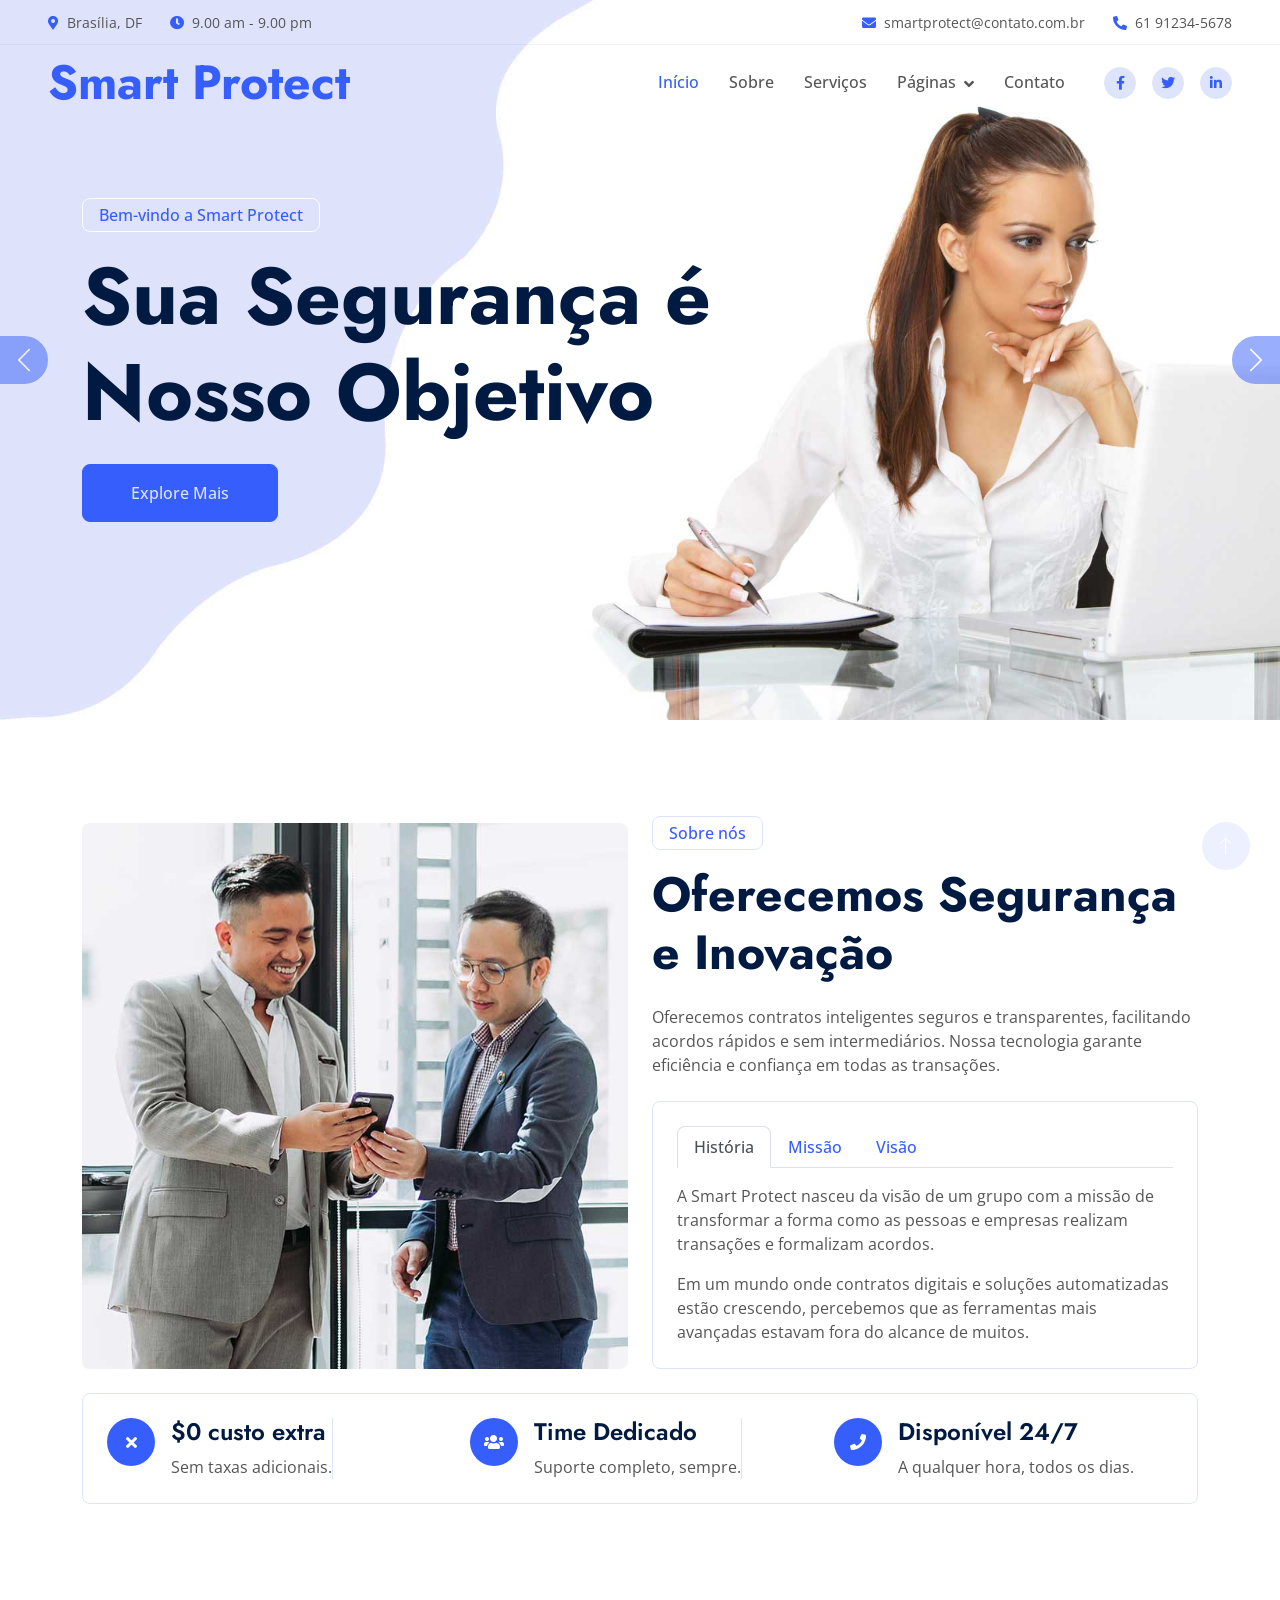
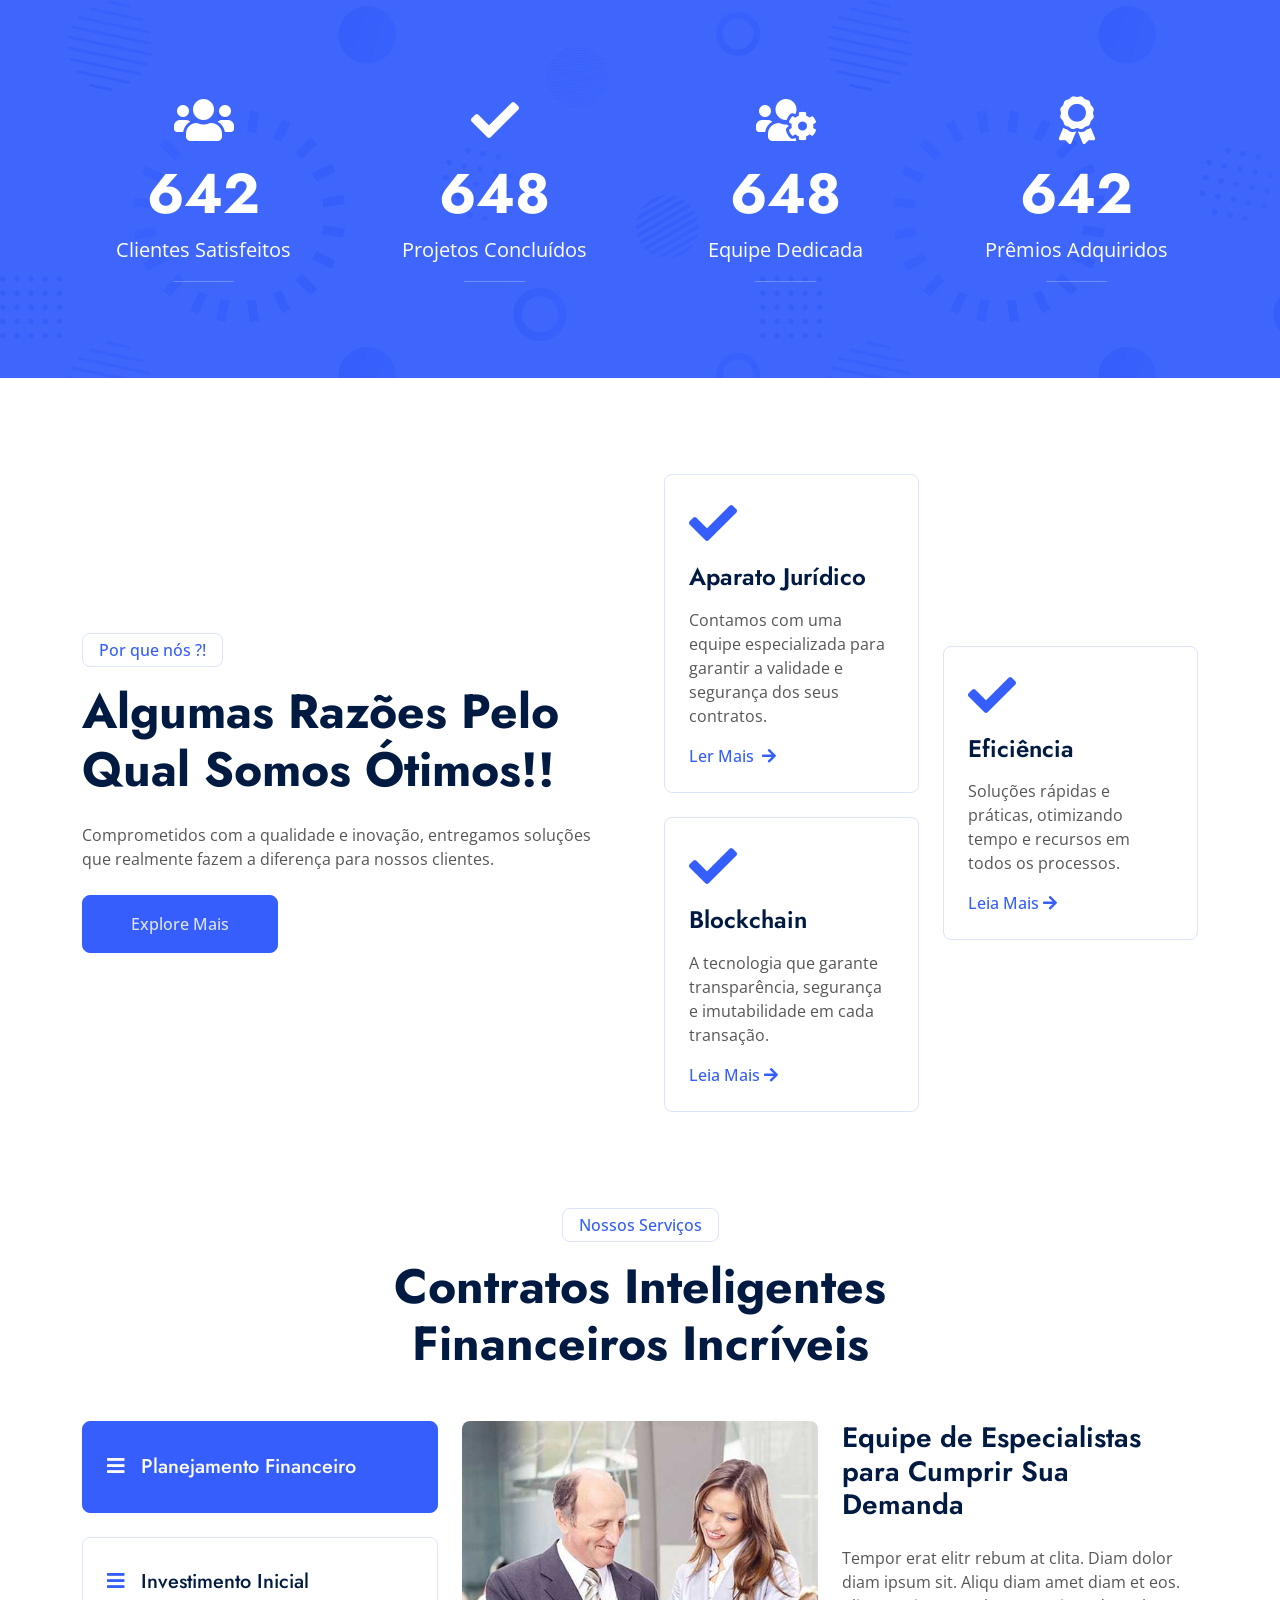
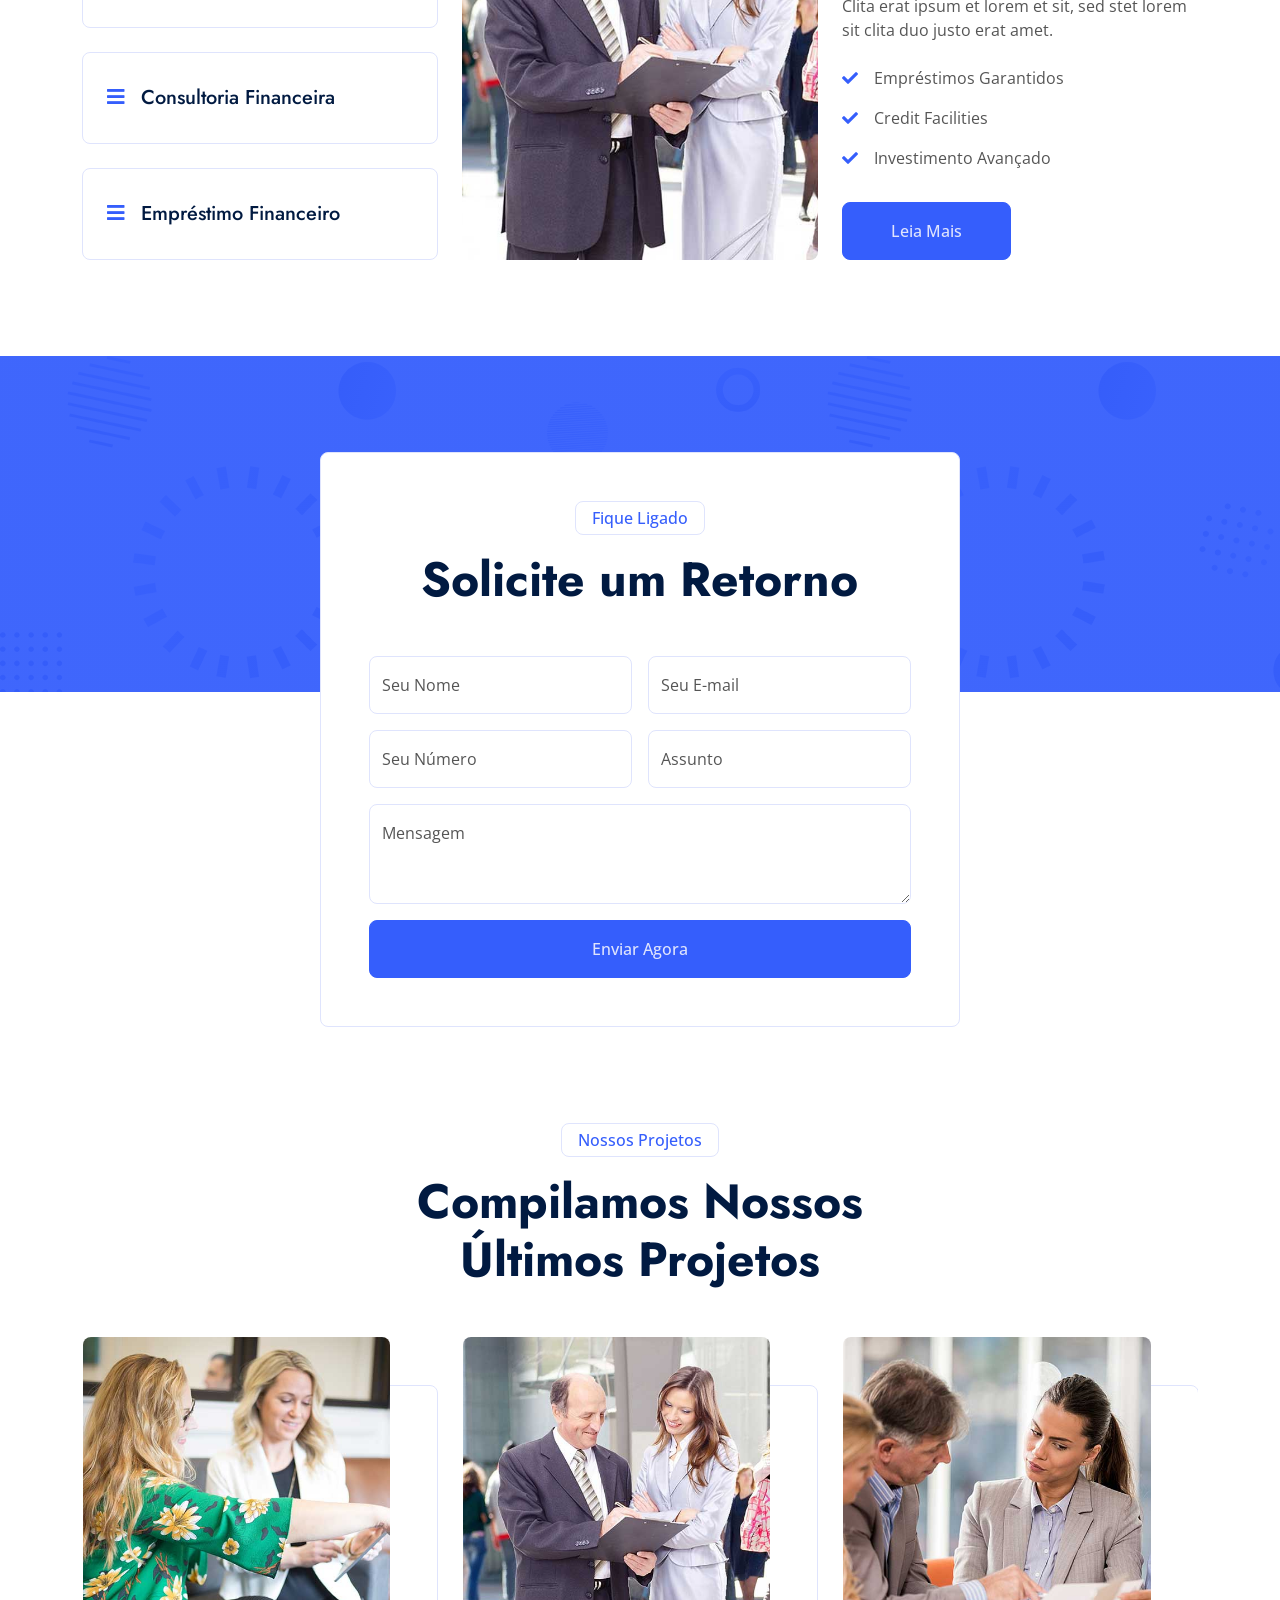
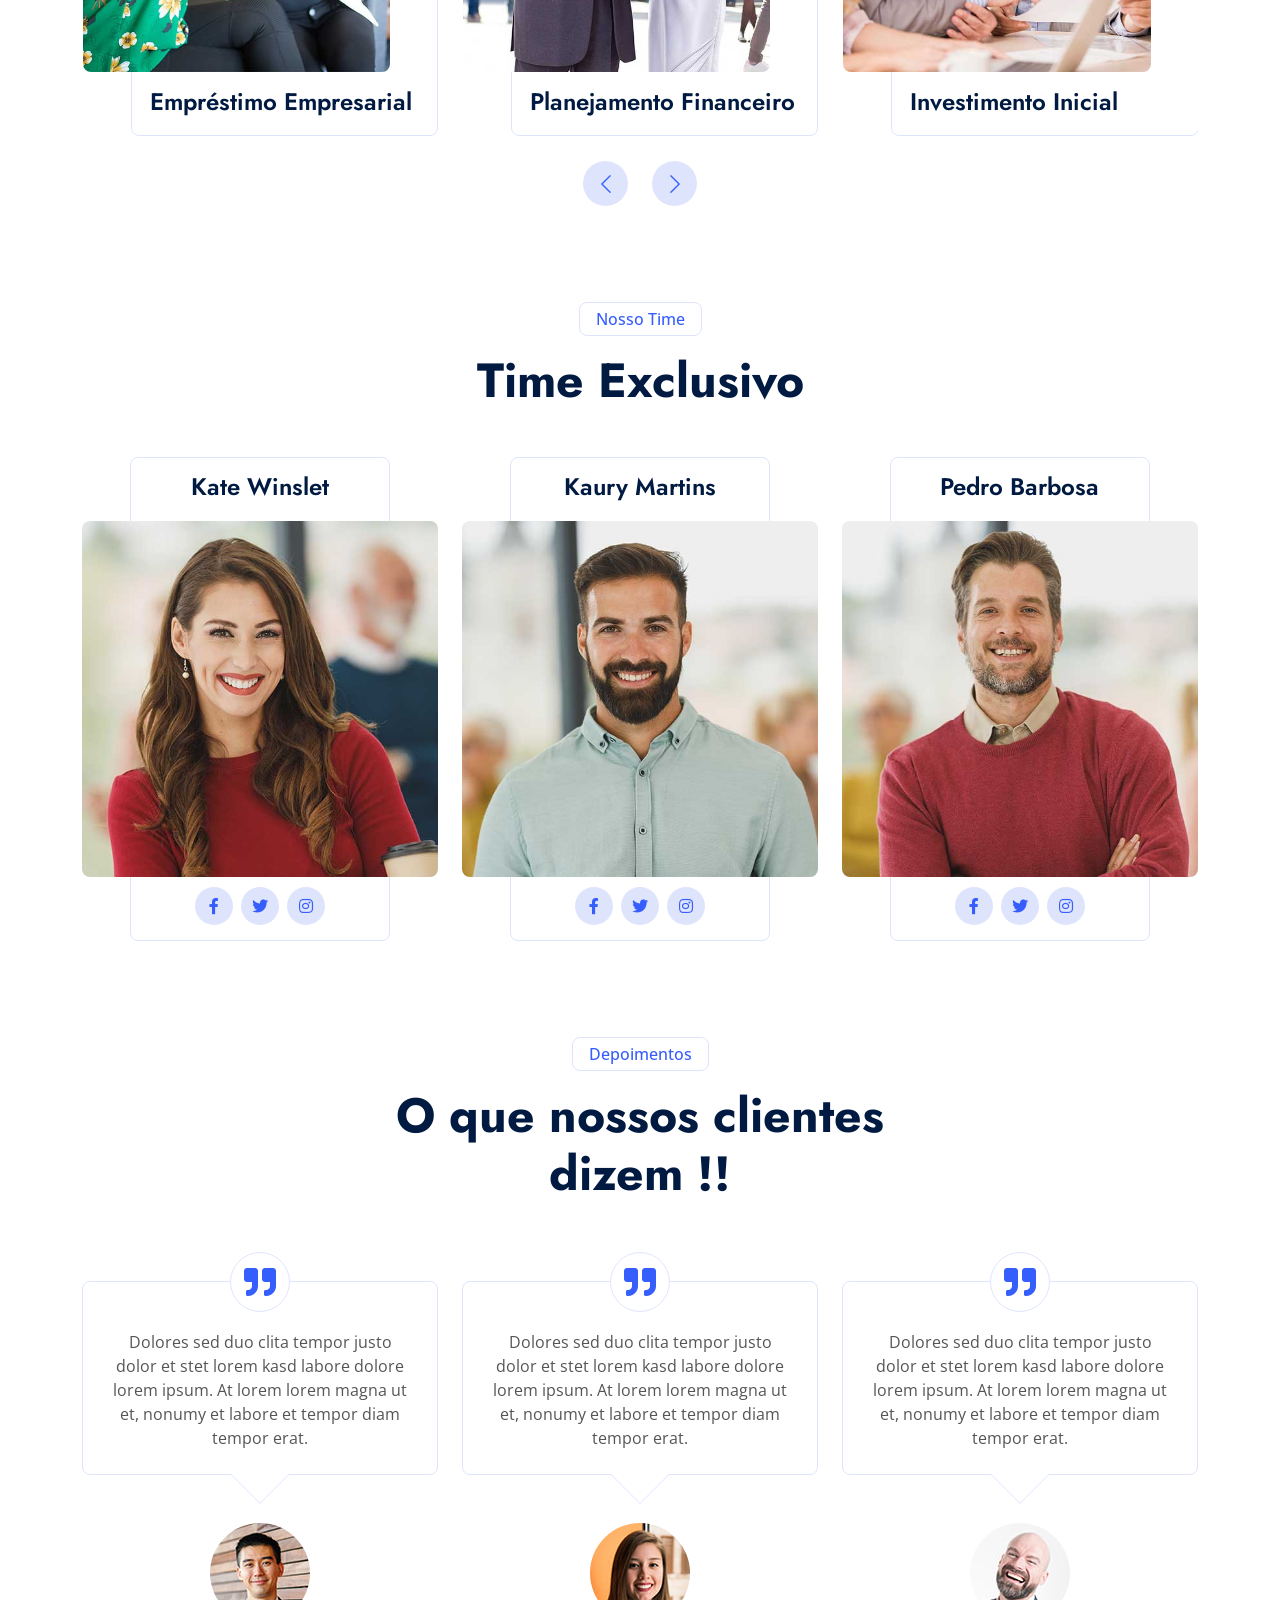
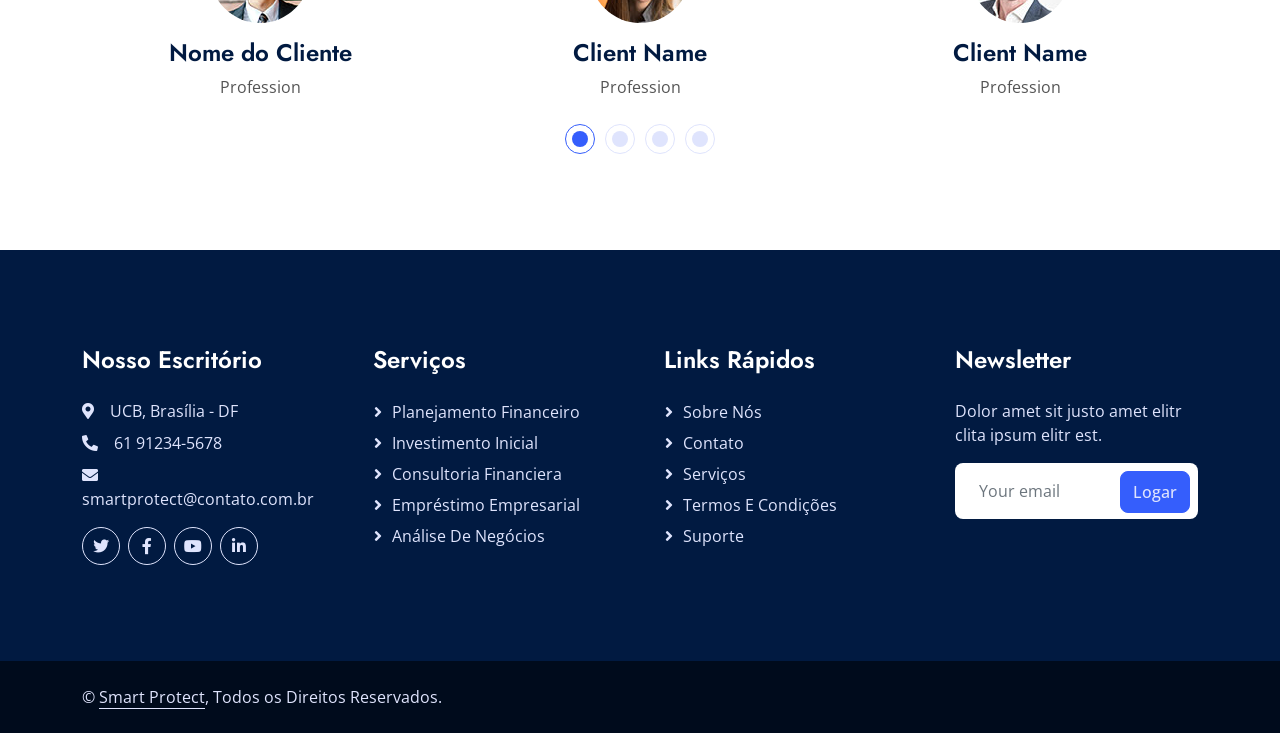
==== index.html @ c25a74d1 "Update index.html" ====
<!DOCTYPE html>
<html lang="en">

<head>
    <meta charset="utf-8">
    <title>Smart Protect</title>
    <meta content="width=device-width, initial-scale=1.0" name="viewport">
    <meta content="" name="keywords">
    <meta content="" name="description">

    <!-- Favicon -->
    <link href="img/favicon.ico" rel="icon">

    <!-- Google Web Fonts -->
    <link rel="preconnect" href="https://fonts.googleapis.com">
    <link rel="preconnect" href="https://fonts.gstatic.com" crossorigin>
    <link
        href="https://fonts.googleapis.com/css2?family=Jost:wght@500;600;700&family=Open+Sans:wght@400;500&display=swap"
        rel="stylesheet">

    <!-- Icon Font Stylesheet -->
    <link href="https://cdnjs.cloudflare.com/ajax/libs/font-awesome/5.10.0/css/all.min.css" rel="stylesheet">
    <link href="https://cdn.jsdelivr.net/npm/bootstrap-icons@1.4.1/font/bootstrap-icons.css" rel="stylesheet">

    <!-- Libraries Stylesheet -->
    <link href="lib/animate/animate.min.css" rel="stylesheet">
    <link href="lib/owlcarousel/assets/owl.carousel.min.css" rel="stylesheet">

    <!-- Customized Bootstrap Stylesheet -->
    <link href="css/bootstrap.min.css" rel="stylesheet">

    <!-- Template Stylesheet -->
    <link href="css/style.css" rel="stylesheet">
</head>

<body>
    <!-- Spinner Start -->
    <div id="spinner"
        class="show bg-white position-fixed translate-middle w-100 vh-100 top-50 start-50 d-flex align-items-center justify-content-center">
        <div class="spinner-border text-primary" role="status" style="width: 3rem; height: 3rem;"></div>
    </div>
    <!-- Spinner End -->


    <!-- Navbar Start -->
    <div class="container-fluid fixed-top px-0 wow fadeIn" data-wow-delay="0.1s">
        <div class="top-bar row gx-0 align-items-center d-none d-lg-flex">
            <div class="col-lg-6 px-5 text-start">
                <small><i class="fa fa-map-marker-alt text-primary me-2"></i>Brasília, DF</small>
                <small class="ms-4"><i class="fa fa-clock text-primary me-2"></i>9.00 am - 9.00 pm</small>
            </div>
            <div class="col-lg-6 px-5 text-end">
                <small><i class="fa fa-envelope text-primary me-2"></i>smartprotect@contato.com.br</small>
                <small class="ms-4"><i class="fa fa-phone-alt text-primary me-2"></i>61 91234-5678</small>
            </div>
        </div>

        <nav class="navbar navbar-expand-lg navbar-light py-lg-0 px-lg-5 wow fadeIn" data-wow-delay="0.1s">
            <a href="index.html" class="navbar-brand ms-4 ms-lg-0">
                <h1 class="display-5 text-primary m-0">Smart Protect</h1>
            </a>
            <button type="button" class="navbar-toggler me-4" data-bs-toggle="collapse"
                data-bs-target="#navbarCollapse">
                <span class="navbar-toggler-icon"></span>
            </button>
            <div class="collapse navbar-collapse" id="navbarCollapse">
                <div class="navbar-nav ms-auto p-4 p-lg-0">
                    <a href="index.html" class="nav-item nav-link active">Início</a>
                    <a href="about.html" class="nav-item nav-link">Sobre</a>
                    <a href="service.html" class="nav-item nav-link">Serviços</a>
                    <div class="nav-item dropdown">
                        <a href="#" class="nav-link dropdown-toggle" data-bs-toggle="dropdown">Páginas</a>
                        <div class="dropdown-menu border-light m-0">
                            <a href="project.html" class="dropdown-item">Projetos</a>
                            <a href="feature.html" class="dropdown-item">Features</a>
                            <a href="team.html" class="dropdown-item">Membros</a>
                            <a href="testimonial.html" class="dropdown-item">Depoimentos</a>
                            <a href="404.html" class="dropdown-item">404 Page</a>
                        </div>
                    </div>
                    <a href="contact.html" class="nav-item nav-link">Contato</a>
                </div>
                <div class="d-none d-lg-flex ms-2">
                    <a class="btn btn-light btn-sm-square rounded-circle ms-3" href="">
                        <small class="fab fa-facebook-f text-primary"></small>
                    </a>
                    <a class="btn btn-light btn-sm-square rounded-circle ms-3" href="">
                        <small class="fab fa-twitter text-primary"></small>
                    </a>
                    <a class="btn btn-light btn-sm-square rounded-circle ms-3" href="">
                        <small class="fab fa-linkedin-in text-primary"></small>
                    </a>
                </div>
            </div>
        </nav>
    </div>
    <!-- Navbar End -->


    <!-- Carousel Start -->
    <div class="container-fluid p-0 mb-5 wow fadeIn" data-wow-delay="0.1s">
        <div id="header-carousel" class="carousel slide carousel-fade" data-bs-ride="carousel">
            <div class="carousel-inner">
                <div class="carousel-item active">
                    <img class="w-100" src="img/carousel-1.jpg" alt="Image">
                    <div class="carousel-caption">
                        <div class="container">
                            <div class="row justify-content-start">
                                <div class="col-lg-8">
                                    <p
                                        class="d-inline-block border border-white rounded text-primary fw-semi-bold py-1 px-3 animated slideInDown">
                                        Bem-vindo a Smart Protect</p>
                                    <h1 class="display-1 mb-4 animated slideInDown">Sua Segurança é Nosso Objetivo
                                    </h1>
                                    <a href="" class="btn btn-primary py-3 px-5 animated slideInDown">Explore Mais</a>
                                </div>
                            </div>
                        </div>
                    </div>
                </div>
                <div class="carousel-item">
                    <img class="w-100" src="img/carousel-2.jpg" alt="Image">
                    <div class="carousel-caption">
                        <div class="container">
                            <div class="row justify-content-start">
                                <div class="col-lg-7">
                                    <p
                                        class="d-inline-block border border-white rounded text-primary fw-semi-bold py-1 px-3 animated slideInDown">
                                        Bem-vindo a SmartProtect</p>
                                    <h1 class="display-1 mb-4 animated slideInDown">Contratos Inteligentes Confiáveis</h1>
                                    <a href="" class="btn btn-primary py-3 px-5 animated slideInDown">Explore Mais</a>
                                </div>
                            </div>
                        </div>
                    </div>
                </div>
            </div>
            <button class="carousel-control-prev" type="button" data-bs-target="#header-carousel" data-bs-slide="prev">
                <span class="carousel-control-prev-icon" aria-hidden="true"></span>
                <span class="visually-hidden">Anterior</span>
            </button>
            <button class="carousel-control-next" type="button" data-bs-target="#header-carousel" data-bs-slide="next">
                <span class="carousel-control-next-icon" aria-hidden="true"></span>
                <span class="visually-hidden">Próximo</span>
            </button>
        </div>
    </div>
    <!-- Carousel End -->


    <!-- About Start -->
    <div class="container-xxl py-5">
        <div class="container">
            <div class="row g-4 align-items-end mb-4">
                <div class="col-lg-6 wow fadeInUp" data-wow-delay="0.1s">
                    <img class="img-fluid rounded" src="img/about.jpg">
                </div>
                <div class="col-lg-6 wow fadeInUp" data-wow-delay="0.3s">
                    <p class="d-inline-block border rounded text-primary fw-semi-bold py-1 px-3">Sobre nós</p>
                    <h1 class="display-5 mb-4">Oferecemos Segurança e Inovação</h1>
                    <p class="mb-4">Oferecemos contratos inteligentes seguros e transparentes, 
                        facilitando acordos rápidos e sem intermediários. Nossa tecnologia garante eficiência e confiança em todas as transações.
                    </p>
                    <div class="border rounded p-4">
                        <nav>
                            <div class="nav nav-tabs mb-3" id="nav-tab" role="tablist">
                                <button class="nav-link fw-semi-bold active" id="nav-story-tab" data-bs-toggle="tab"
                                    data-bs-target="#nav-story" type="button" role="tab" aria-controls="nav-story"
                                    aria-selected="true">História</button>
                                <button class="nav-link fw-semi-bold" id="nav-mission-tab" data-bs-toggle="tab"
                                    data-bs-target="#nav-mission" type="button" role="tab" aria-controls="nav-mission"
                                    aria-selected="false">Missão</button>
                                <button class="nav-link fw-semi-bold" id="nav-vision-tab" data-bs-toggle="tab"
                                    data-bs-target="#nav-vision" type="button" role="tab" aria-controls="nav-vision"
                                    aria-selected="false">Visão</button>
                            </div>
                        </nav>
                        <div class="tab-content" id="nav-tabContent">
                            <div class="tab-pane fade show active" id="nav-story" role="tabpanel"
                                aria-labelledby="nav-story-tab">
                                <p>A Smart Protect nasceu da visão de um grupo com a missão de transformar a forma como as pessoas e empresas realizam transações e formalizam acordos.  </p>
                                <p class="mb-0">Em um mundo onde contratos digitais e 
                                    soluções automatizadas estão crescendo, percebemos que as ferramentas mais avançadas estavam fora do alcance de muitos.</p>
                            </div>
                            <div class="tab-pane fade" id="nav-mission" role="tabpanel"
                                aria-labelledby="nav-mission-tab">
                                <p>Democratizar o acesso a contratos inteligentes, tornando-os acessíveis, simples e seguros para todos, 
                                    independentemente do seu conhecimento técnico.</p>
                                <p class="mb-0">Acreditamos que todos,
                                    devem ter a oportunidade de utilizar essa tecnologia inovadora para realizar transações de forma eficiente e transparente</p>
                            </div>
                            <div class="tab-pane fade" id="nav-vision" role="tabpanel" aria-labelledby="nav-vision-tab">
                                <p>Ser a plataforma líder em contratos inteligentes acessíveis, tornando essa tecnologia simples e segura para indivíduos e empresas, tornando os contratos inteligentes amplamente utilizados.</p>
                                <p class="mb-0">Queremos transformar a forma como as pessoas e empresas fazem acordos.</p>
                            </div>
                        </div>
                    </div>
                </div>
            </div>
            <div class="border rounded p-4 wow fadeInUp" data-wow-delay="0.1s">
                <div class="row g-4">
                    <div class="col-lg-4 wow fadeIn" data-wow-delay="0.1s">
                        <div class="h-100">
                            <div class="d-flex">
                                <div class="flex-shrink-0 btn-lg-square rounded-circle bg-primary">
                                    <i class="fa fa-times text-white"></i>
                                </div>
                                <div class="ps-3">
                                    <h4>$0 custo extra</h4>
                                    <span>Sem taxas adicionais.</span>
                                </div>
                                <div class="border-end d-none d-lg-block"></div>
                            </div>
                            <div class="border-bottom mt-4 d-block d-lg-none"></div>
                        </div>
                    </div>
                    <div class="col-lg-4 wow fadeIn" data-wow-delay="0.3s">
                        <div class="h-100">
                            <div class="d-flex">
                                <div class="flex-shrink-0 btn-lg-square rounded-circle bg-primary">
                                    <i class="fa fa-users text-white"></i>
                                </div>
                                <div class="ps-3">
                                    <h4>Time Dedicado</h4>
                                    <span>Suporte completo, sempre.</span>
                                </div>
                                <div class="border-end d-none d-lg-block"></div>
                            </div>
                            <div class="border-bottom mt-4 d-block d-lg-none"></div>
                        </div>
                    </div>
                    <div class="col-lg-4 wow fadeIn" data-wow-delay="0.5s">
                        <div class="h-100">
                            <div class="d-flex">
                                <div class="flex-shrink-0 btn-lg-square rounded-circle bg-primary">
                                    <i class="fa fa-phone text-white"></i>
                                </div>
                                <div class="ps-3">
                                    <h4>Disponível 24/7</h4>
                                    <span>A qualquer hora, todos os dias.</span>
                                </div>
                            </div>
                        </div>
                    </div>
                </div>
            </div>
        </div>
    </div>
    <!-- About End -->


    <!-- Facts Start -->
    <div class="container-fluid facts my-5 py-5">
        <div class="container py-5">
            <div class="row g-5">
                <div class="col-sm-6 col-lg-3 text-center wow fadeIn" data-wow-delay="0.1s">
                    <i class="fa fa-users fa-3x text-white mb-3"></i>
                    <h1 class="display-4 text-white" data-toggle="counter-up">1234</h1>
                    <span class="fs-5 text-white">Clientes Satisfeitos</span>
                    <hr class="bg-white w-25 mx-auto mb-0">
                </div>
                <div class="col-sm-6 col-lg-3 text-center wow fadeIn" data-wow-delay="0.3s">
                    <i class="fa fa-check fa-3x text-white mb-3"></i>
                    <h1 class="display-4 text-white" data-toggle="counter-up">1234</h1>
                    <span class="fs-5 text-white">Projetos Concluídos</span>
                    <hr class="bg-white w-25 mx-auto mb-0">
                </div>
                <div class="col-sm-6 col-lg-3 text-center wow fadeIn" data-wow-delay="0.5s">
                    <i class="fa fa-users-cog fa-3x text-white mb-3"></i>
                    <h1 class="display-4 text-white" data-toggle="counter-up">1234</h1>
                    <span class="fs-5 text-white">Equipe Dedicada</span>
                    <hr class="bg-white w-25 mx-auto mb-0">
                </div>
                <div class="col-sm-6 col-lg-3 text-center wow fadeIn" data-wow-delay="0.7s">
                    <i class="fa fa-award fa-3x text-white mb-3"></i>
                    <h1 class="display-4 text-white" data-toggle="counter-up">1234</h1>
                    <span class="fs-5 text-white">Prêmios Adquiridos</span>
                    <hr class="bg-white w-25 mx-auto mb-0">
                </div>
            </div>
        </div>
    </div>
    <!-- Facts End -->


    <!-- Features Start -->
    <div class="container-xxl feature py-5">
        <div class="container">
            <div class="row g-5 align-items-center">
                <div class="col-lg-6 wow fadeInUp" data-wow-delay="0.1s">
                    <p class="d-inline-block border rounded text-primary fw-semi-bold py-1 px-3">Por que nós ?!</p>
                    <h1 class="display-5 mb-4">Algumas Razões Pelo Qual Somos Ótimos!!</h1>
                    <p class="mb-4">Comprometidos com a qualidade e inovação, entregamos soluções que realmente fazem a diferença para nossos clientes.
                    </p>
                    <a class="btn btn-primary py-3 px-5" href="">Explore Mais</a>
                </div>
                <div class="col-lg-6">
                    <div class="row g-4 align-items-center">
                        <div class="col-md-6">
                            <div class="row g-4">
                                <div class="col-12 wow fadeIn" data-wow-delay="0.3s">
                                    <div class="feature-box border rounded p-4">
                                        <i class="fa fa-check fa-3x text-primary mb-3"></i>
                                        <h4 class="mb-3">Aparato Jurídico </h4>
                                        <p class="mb-3">Contamos com uma equipe especializada para garantir a validade e segurança dos seus contratos.</p>
                                        <a class="fw-semi-bold" href="">Ler Mais <i
                                                class="fa fa-arrow-right ms-1"></i></a>
                                    </div>
                                </div>
                                <div class="col-12 wow fadeIn" data-wow-delay="0.5s">
                                    <div class="feature-box border rounded p-4">
                                        <i class="fa fa-check fa-3x text-primary mb-3"></i>
                                        <h4 class="mb-3">Blockchain</h4>
                                        <p class="mb-3">A tecnologia que garante transparência, segurança e imutabilidade em cada transação.</p>
                                        <a class="fw-semi-bold" href="">Leia Mais<i
                                                class="fa fa-arrow-right ms-1"></i></a>
                                    </div>
                                </div>
                            </div>
                        </div>
                        <div class="col-md-6 wow fadeIn" data-wow-delay="0.7s">
                            <div class="feature-box border rounded p-4">
                                <i class="fa fa-check fa-3x text-primary mb-3"></i>
                                <h4 class="mb-3">Eficiência</h4>
                                <p class="mb-3">Soluções rápidas e práticas, otimizando tempo e recursos em todos os processos.</p>
                                <a class="fw-semi-bold" href="">Leia Mais<i class="fa fa-arrow-right ms-1"></i></a>
                            </div>
                        </div>
                    </div>
                </div>
            </div>
        </div>
    </div>
    <!-- Features End -->


    <!-- Service Start -->
    <div class="container-xxl service py-5">
        <div class="container">
            <div class="text-center mx-auto wow fadeInUp" data-wow-delay="0.1s" style="max-width: 600px;">
                <p class="d-inline-block border rounded text-primary fw-semi-bold py-1 px-3">Nossos Serviços</p>
                <h1 class="display-5 mb-5">Contratos Inteligentes Financeiros Incríveis</h1>
            </div>
            <div class="row g-4 wow fadeInUp" data-wow-delay="0.3s">
                <div class="col-lg-4">
                    <div class="nav nav-pills d-flex justify-content-between w-100 h-100 me-4">
                        <button class="nav-link w-100 d-flex align-items-center text-start border p-4 mb-4 active"
                            data-bs-toggle="pill" data-bs-target="#tab-pane-1" type="button">
                            <h5 class="m-0"><i class="fa fa-bars text-primary me-3"></i>Planejamento Financeiro</h5>
                        </button>
                        <button class="nav-link w-100 d-flex align-items-center text-start border p-4 mb-4"
                            data-bs-toggle="pill" data-bs-target="#tab-pane-2" type="button">
                            <h5 class="m-0"><i class="fa fa-bars text-primary me-3"></i>Investimento Inicial</h5>
                        </button>
                        <button class="nav-link w-100 d-flex align-items-center text-start border p-4 mb-4"
                            data-bs-toggle="pill" data-bs-target="#tab-pane-3" type="button">
                            <h5 class="m-0"><i class="fa fa-bars text-primary me-3"></i>Consultoria Financeira</h5>
                        </button>
                        <button class="nav-link w-100 d-flex align-items-center text-start border p-4 mb-0"
                            data-bs-toggle="pill" data-bs-target="#tab-pane-4" type="button">
                            <h5 class="m-0"><i class="fa fa-bars text-primary me-3"></i>Empréstimo Financeiro</h5>
                        </button>
                    </div>
                </div>
                <div class="col-lg-8">
                    <div class="tab-content w-100">
                        <div class="tab-pane fade show active" id="tab-pane-1">
                            <div class="row g-4">
                                <div class="col-md-6" style="min-height: 350px;">
                                    <div class="position-relative h-100">
                                        <img class="position-absolute rounded w-100 h-100" src="img/service-1.jpg"
                                            style="object-fit: cover;" alt="">
                                    </div>
                                </div>
                                <div class="col-md-6">
                                    <h3 class="mb-4">Equipe de Especialistas para Cumprir Sua Demanda</h3>
                                    <p class="mb-4">Tempor erat elitr rebum at clita. Diam dolor diam ipsum sit. Aliqu
                                        diam amet diam et eos. Clita erat ipsum et lorem et sit, sed stet lorem sit
                                        clita duo justo erat amet.</p>
                                    <p><i class="fa fa-check text-primary me-3"></i>Empréstimos Garantidos</p>
                                    <p><i class="fa fa-check text-primary me-3"></i>Credit Facilities</p>
                                    <p><i class="fa fa-check text-primary me-3"></i>Investimento Avançado</p>
                                    <a href="" class="btn btn-primary py-3 px-5 mt-3">Leia Mais </a>
                                </div>
                            </div>
                        </div>
                        <div class="tab-pane fade" id="tab-pane-2">
                            <div class="row g-4">
                                <div class="col-md-6" style="min-height: 350px;">
                                    <div class="position-relative h-100">
                                        <img class="position-absolute rounded w-100 h-100" src="img/service-2.jpg"
                                            style="object-fit: cover;" alt="">
                                    </div>
                                </div>
                                <div class="col-md-6">
                                    <h3 class="mb-4">Equipe de Especialistas para Cumprir Sua Demanda</h3>
                                    <p class="mb-4">Tempor erat elitr rebum at clita. Diam dolor diam ipsum sit. Aliqu
                                        diam amet diam et eos. Clita erat ipsum et lorem et sit, sed stet lorem sit
                                        clita duo justo erat amet.</p>
                                    <p><i class="fa fa-check text-primary me-3"></i>Empréstimos Garantidos</p>
                                    <p><i class="fa fa-check text-primary me-3"></i>Linhas de Crédito</p>
                                    <p><i class="fa fa-check text-primary me-3"></i>Investimento Avançado</p>
                                    <a href="" class="btn btn-primary py-3 px-5 mt-3">Leia Mais</a>
                                </div>
                            </div>
                        </div>
                        <div class="tab-pane fade" id="tab-pane-3">
                            <div class="row g-4">
                                <div class="col-md-6" style="min-height: 350px;">
                                    <div class="position-relative h-100">
                                        <img class="position-absolute rounded w-100 h-100" src="img/service-3.jpg"
                                            style="object-fit: cover;" alt="">
                                    </div>
                                </div>
                                <div class="col-md-6">
                                    <h3 class="mb-4">25 Years Of Experience In Financial Support</h3>
                                    <p class="mb-4">Tempor erat elitr rebum at clita. Diam dolor diam ipsum sit. Aliqu
                                        diam amet diam et eos. Clita erat ipsum et lorem et sit, sed stet lorem sit
                                        clita duo justo erat amet.</p>
                                    <p><i class="fa fa-check text-primary me-3"></i>Empréstimos Garantidos</p>
                                    <p><i class="fa fa-check text-primary me-3"></i>Linhas de Crédito</p>
                                    <p><i class="fa fa-check text-primary me-3"></i>Investimento Avançado</p>
                                    <a href="" class="btn btn-primary py-3 px-5 mt-3">Leia Mais </a>
                                </div>
                            </div>
                        </div>
                        <div class="tab-pane fade" id="tab-pane-4">
                            <div class="row g-4">
                                <div class="col-md-6" style="min-height: 350px;">
                                    <div class="position-relative h-100">
                                        <img class="position-absolute rounded w-100 h-100" src="img/service-4.jpg"
                                            style="object-fit: cover;" alt="">
                                    </div>
                                </div>
                                <div class="col-md-6">
                                    <h3 class="mb-4">Equipe de Especialistas para Cumprir Sua Demanda</h3>
                                    <p class="mb-4">Tempor erat elitr rebum at clita. Diam dolor diam ipsum sit. Aliqu
                                        diam amet diam et eos. Clita erat ipsum et lorem et sit, sed stet lorem sit
                                        clita duo justo erat amet.</p>
                                    <p><i class="fa fa-check text-primary me-3"></i>Empréstimos Garantidos</p>
                                    <p><i class="fa fa-check text-primary me-3"></i>Linhas de Crédito</p>
                                    <p><i class="fa fa-check text-primary me-3"></i>Investimento Avançado</p>
                                    <a href="" class="btn btn-primary py-3 px-5 mt-3">Leia Mais</a>
                                </div>
                            </div>
                        </div>
                    </div>
                </div>
            </div>
        </div>
    </div>
    <!-- Service End -->


    <!-- Callback Start -->
    <div class="container-fluid callback my-5 pt-5">
        <div class="container pt-5">
            <div class="row justify-content-center">
                <div class="col-lg-7">
                    <div class="bg-white border rounded p-4 p-sm-5 wow fadeInUp" data-wow-delay="0.5s">
                        <div class="text-center mx-auto wow fadeInUp" data-wow-delay="0.1s" style="max-width: 600px;">
                            <p class="d-inline-block border rounded text-primary fw-semi-bold py-1 px-3">Fique Ligado
                            </p>
                            <h1 class="display-5 mb-5">Solicite um Retorno</h1>
                        </div>
                        <div class="row g-3">
                            <div class="col-sm-6">
                                <div class="form-floating">
                                    <input type="text" class="form-control" id="name" placeholder="Your Name">
                                    <label for="name">Seu Nome</label>
                                </div>
                            </div>
                            <div class="col-sm-6">
                                <div class="form-floating">
                                    <input type="email" class="form-control" id="mail" placeholder="Your Email">
                                    <label for="mail">Seu E-mail </label>
                                </div>
                            </div>
                            <div class="col-sm-6">
                                <div class="form-floating">
                                    <input type="text" class="form-control" id="mobile" placeholder="Your Mobile">
                                    <label for="mobile">Seu Número</label>
                                </div>
                            </div>
                            <div class="col-sm-6">
                                <div class="form-floating">
                                    <input type="text" class="form-control" id="subject" placeholder="Subject">
                                    <label for="subject">Assunto</label>
                                </div>
                            </div>
                            <div class="col-12">
                                <div class="form-floating">
                                    <textarea class="form-control" placeholder="Leave a message here" id="message"
                                        style="height: 100px"></textarea>
                                    <label for="message">Mensagem</label>
                                </div>
                            </div>
                            <div class="col-12 text-center">
                                <button class="btn btn-primary w-100 py-3" type="submit">Enviar Agora</button>
                            </div>
                        </div>
                    </div>
                </div>
            </div>
        </div>
    </div>
    <!-- Callback End -->


    <!-- Projects Start -->
    <div class="container-xxl py-5">
        <div class="container">
            <div class="text-center mx-auto wow fadeInUp" data-wow-delay="0.1s" style="max-width: 600px;">
                <p class="d-inline-block border rounded text-primary fw-semi-bold py-1 px-3">Nossos Projetos</p>
                <h1 class="display-5 mb-5">Compilamos Nossos Últimos Projetos</h1>
            </div>
            <div class="owl-carousel project-carousel wow fadeInUp" data-wow-delay="0.3s">
                <div class="project-item pe-5 pb-5">
                    <div class="project-img mb-3">
                        <img class="img-fluid rounded" src="img/service-1.jpg" alt="">
                        <a href=""><i class="fa fa-link fa-3x text-primary"></i></a>
                    </div>
                    <div class="project-title">
                        <h4 class="mb-0">Planejamento Financeiro</h4>
                    </div>
                </div>
                <div class="project-item pe-5 pb-5">
                    <div class="project-img mb-3">
                        <img class="img-fluid rounded" src="img/service-2.jpg" alt="">
                        <a href=""><i class="fa fa-link fa-3x text-primary"></i></a>
                    </div>
                    <div class="project-title">
                        <h4 class="mb-0">Investimento Inicial</h4>
                    </div>
                </div>
                <div class="project-item pe-5 pb-5">
                    <div class="project-img mb-3">
                        <img class="img-fluid rounded" src="img/service-3.jpg" alt="">
                        <a href=""><i class="fa fa-link fa-3x text-primary"></i></a>
                    </div>
                    <div class="project-title">
                        <h4 class="mb-0">Consultoria Financeira</h4>
                    </div>
                </div>
                <div class="project-item pe-5 pb-5">
                    <div class="project-img mb-3">
                        <img class="img-fluid rounded" src="img/service-4.jpg" alt="">
                        <a href=""><i class="fa fa-link fa-3x text-primary"></i></a>
                    </div>
                    <div class="project-title">
                        <h4 class="mb-0">Empréstimo Empresarial</h4>
                    </div>
                </div>
            </div>
        </div>
    </div>
    <!-- Projects End -->


    <!-- Team Start -->
    <div class="container-xxl py-5">
        <div class="container">
            <div class="text-center mx-auto wow fadeInUp" data-wow-delay="0.1s" style="max-width: 600px;">
                <p class="d-inline-block border rounded text-primary fw-semi-bold py-1 px-3">Nosso Time</p>
                <h1 class="display-5 mb-5">Time Exclusivo</h1>
            </div>
            <div class="row g-4">
                <div class="col-lg-4 col-md-6 wow fadeInUp" data-wow-delay="0.1s">
                    <div class="team-item">
                        <img class="img-fluid rounded" src="img/team-1.jpg" alt="">
                        <div class="team-text">
                            <h4 class="mb-0">Kate Winslet</h4>
                            <div class="team-social d-flex">
                                <a class="btn btn-square rounded-circle mx-1" href=""><i
                                        class="fab fa-facebook-f"></i></a>
                                <a class="btn btn-square rounded-circle mx-1" href=""><i class="fab fa-twitter"></i></a>
                                <a class="btn btn-square rounded-circle mx-1" href=""><i
                                        class="fab fa-instagram"></i></a>
                            </div>
                        </div>
                    </div>
                </div>
                <div class="col-lg-4 col-md-6 wow fadeInUp" data-wow-delay="0.3s">
                    <div class="team-item">
                        <img class="img-fluid rounded" src="img/team-2.jpg" alt="">
                        <div class="team-text">
                            <h4 class="mb-0">Kaury Martins</h4>
                            <div class="team-social d-flex">
                                <a class="btn btn-square rounded-circle mx-1" href=""><i
                                        class="fab fa-facebook-f"></i></a>
                                <a class="btn btn-square rounded-circle mx-1" href=""><i class="fab fa-twitter"></i></a>
                                <a class="btn btn-square rounded-circle mx-1" href=""><i
                                        class="fab fa-instagram"></i></a>
                            </div>
                        </div>
                    </div>
                </div>
                <div class="col-lg-4 col-md-6 wow fadeInUp" data-wow-delay="0.5s">
                    <div class="team-item">
                        <img class="img-fluid rounded" src="img/team-3.jpg" alt="">
                        <div class="team-text">
                            <h4 class="mb-0">Pedro Barbosa</h4>
                            <div class="team-social d-flex">
                                <a class="btn btn-square rounded-circle mx-1" href=""><i
                                        class="fab fa-facebook-f"></i></a>
                                <a class="btn btn-square rounded-circle mx-1" href=""><i class="fab fa-twitter"></i></a>
                                <a class="btn btn-square rounded-circle mx-1" href=""><i
                                        class="fab fa-instagram"></i></a>
                            </div>
                        </div>
                    </div>
                </div>
            </div>
        </div>
    </div>
    <!-- Team End -->


    <!-- Testimonial Start -->
    <div class="container-xxl py-5">
        <div class="container">
            <div class="text-center mx-auto wow fadeInUp" data-wow-delay="0.1s" style="max-width: 600px;">
                <p class="d-inline-block border rounded text-primary fw-semi-bold py-1 px-3">Depoimentos</p>
                <h1 class="display-5 mb-5">O que nossos clientes dizem !!</h1>
            </div>
            <div class="owl-carousel testimonial-carousel wow fadeInUp" data-wow-delay="0.3s">
                <div class="testimonial-item">
                    <div class="testimonial-text border rounded p-4 pt-5 mb-5">
                        <div class="btn-square bg-white border rounded-circle">
                            <i class="fa fa-quote-right fa-2x text-primary"></i>
                        </div>
                        Dolores sed duo clita tempor justo dolor et stet lorem kasd labore dolore lorem ipsum. At lorem
                        lorem magna ut et, nonumy et labore et tempor diam tempor erat.
                    </div>
                    <img class="rounded-circle mb-3" src="img/testimonial-1.jpg" alt="">
                    <h4>Client Name</h4>
                    <span>Profession</span>
                </div>
                <div class="testimonial-item">
                    <div class="testimonial-text border rounded p-4 pt-5 mb-5">
                        <div class="btn-square bg-white border rounded-circle">
                            <i class="fa fa-quote-right fa-2x text-primary"></i>
                        </div>
                        Dolores sed duo clita tempor justo dolor et stet lorem kasd labore dolore lorem ipsum. At lorem
                        lorem magna ut et, nonumy et labore et tempor diam tempor erat.
                    </div>
                    <img class="rounded-circle mb-3" src="img/testimonial-2.jpg" alt="">
                    <h4>Client Name</h4>
                    <span>Profession</span>
                </div>
                <div class="testimonial-item">
                    <div class="testimonial-text border rounded p-4 pt-5 mb-5">
                        <div class="btn-square bg-white border rounded-circle">
                            <i class="fa fa-quote-right fa-2x text-primary"></i>
                        </div>
                        Dolores sed duo clita tempor justo dolor et stet lorem kasd labore dolore lorem ipsum. At lorem
                        lorem magna ut et, nonumy et labore et tempor diam tempor erat.
                    </div>
                    <img class="rounded-circle mb-3" src="img/testimonial-3.jpg" alt="">
                    <h4>Client Name</h4>
                    <span>Profession</span>
                </div>
                <div class="testimonial-item">
                    <div class="testimonial-text border rounded p-4 pt-5 mb-5">
                        <div class="btn-square bg-white border rounded-circle">
                            <i class="fa fa-quote-right fa-2x text-primary"></i>
                        </div>
                        Dolores sed duo clita tempor justo dolor et stet lorem kasd labore dolore lorem ipsum. At lorem
                        lorem magna ut et, nonumy et labore et tempor diam tempor erat.
                    </div>
                    <img class="rounded-circle mb-3" src="img/testimonial-4.jpg" alt="">
                    <h4>Nome do Cliente</h4>
                    <span>Profession</span>
                </div>
            </div>
        </div>
    </div>
    <!-- Testimonial End -->


    <!-- Footer Start -->
    <div class="container-fluid bg-dark text-light footer mt-5 py-5 wow fadeIn" data-wow-delay="0.1s">
        <div class="container py-5">
            <div class="row g-5">
                <div class="col-lg-3 col-md-6">
                    <h4 class="text-white mb-4">Nosso Escritório</h4>
                    <p class="mb-2"><i class="fa fa-map-marker-alt me-3"></i>UCB, Brasília - DF</p>
                    <p class="mb-2"><i class="fa fa-phone-alt me-3"></i>61 91234-5678</p>
                    <p class="mb-2"><i class="fa fa-envelope me-3"></i>smartprotect@contato.com.br</p>
                    <div class="d-flex pt-2">
                        <a class="btn btn-square btn-outline-light rounded-circle me-2" href=""><i
                                class="fab fa-twitter"></i></a>
                        <a class="btn btn-square btn-outline-light rounded-circle me-2" href=""><i
                                class="fab fa-facebook-f"></i></a>
                        <a class="btn btn-square btn-outline-light rounded-circle me-2" href=""><i
                                class="fab fa-youtube"></i></a>
                        <a class="btn btn-square btn-outline-light rounded-circle me-2" href=""><i
                                class="fab fa-linkedin-in"></i></a>
                    </div>
                </div>
                <div class="col-lg-3 col-md-6">
                    <h4 class="text-white mb-4">Serviços</h4>
                    <a class="btn btn-link" href="">Planejamento Financeiro</a>
                    <a class="btn btn-link" href="">Investimento Inicial</a>
                    <a class="btn btn-link" href="">Consultoria Financiera</a>
                    <a class="btn btn-link" href="">Empréstimo Empresarial</a>
                    <a class="btn btn-link" href="">Análise de Negócios</a>
                </div>
                <div class="col-lg-3 col-md-6">
                    <h4 class="text-white mb-4">Links Rápidos</h4>
                    <a class="btn btn-link" href="">Sobre nós</a>
                    <a class="btn btn-link" href="">Contato</a>
                    <a class="btn btn-link" href="">Serviços</a>
                    <a class="btn btn-link" href="">Termos e Condições</a>
                    <a class="btn btn-link" href="">Suporte</a>
                </div>
                <div class="col-lg-3 col-md-6">
                    <h4 class="text-white mb-4">Newsletter</h4>
                    <p>Dolor amet sit justo amet elitr clita ipsum elitr est.</p>
                    <div class="position-relative w-100">
                        <input class="form-control bg-white border-0 w-100 py-3 ps-4 pe-5" type="text"
                            placeholder="Your email">
                        <button type="button"
                            class="btn btn-primary py-2 position-absolute top-0 end-0 mt-2 me-2">Logar</button>
                    </div>
                </div>
            </div>
        </div>
    </div>
    <!-- Footer End -->


    <!-- Copyright Start -->
    <div class="container-fluid copyright py-4">
        <div class="container">
            <div class="row">
                <div class="col-md-6 text-center text-md-start mb-3 mb-md-0">
                    &copy; <a class="border-bottom" href="#">Smart Protect</a>, Todos os Direitos Reservados.
                </div>
            
            </div>
        </div>
    </div>
    <!-- Copyright End -->


    <!-- Back to Top -->
    <a href="#" class="btn btn-lg btn-primary btn-lg-square rounded-circle back-to-top"><i
            class="bi bi-arrow-up"></i></a>


    <!-- JavaScript Libraries -->
    <script src="https://code.jquery.com/jquery-3.4.1.min.js"></script>
    <script src="https://cdn.jsdelivr.net/npm/bootstrap@5.0.0/dist/js/bootstrap.bundle.min.js"></script>
    <script src="lib/wow/wow.min.js"></script>
    <script src="lib/easing/easing.min.js"></script>
    <script src="lib/waypoints/waypoints.min.js"></script>
    <script src="lib/owlcarousel/owl.carousel.min.js"></script>
    <script src="lib/counterup/counterup.min.js"></script>

    <!-- Template Javascript -->
    <script src="js/main.js"></script>
</body>

</html>
---- css/style.css ----
/********** Template CSS **********/
:root {
    --primary: #355EFC;
    --secondary: #E93C05;
    --tertiary: #555555;
    --light: #DFE4FD;
    --dark: #011A41;
}

.back-to-top {
    position: fixed;
    display: none;
    right: 30px;
    bottom: 30px;
    z-index: 99;
}

h1,
.h1,
h2,
.h2,
.fw-bold {
    font-weight: 700 !important;
}

h3,
.h3,
h4,
.h4,
.fw-medium {
    font-weight: 600 !important;
}

h5,
.h5,
h6,
.h6,
.fw-semi-bold {
    font-weight: 500 !important;
}


/*** Spinner ***/
#spinner {
    opacity: 0;
    visibility: hidden;
    transition: opacity .5s ease-out, visibility 0s linear .5s;
    z-index: 99999;
}

#spinner.show {
    transition: opacity .5s ease-out, visibility 0s linear 0s;
    visibility: visible;
    opacity: 1;
}


/*** Button ***/
.btn {
    transition: .5s;
    font-weight: 500;
}

.btn-primary,
.btn-outline-primary:hover {
    color: var(--light);
}

.btn-square {
    width: 38px;
    height: 38px;
}

.btn-sm-square {
    width: 32px;
    height: 32px;
}

.btn-lg-square {
    width: 48px;
    height: 48px;
}

.btn-square,
.btn-sm-square,
.btn-lg-square {
    padding: 0;
    display: flex;
    align-items: center;
    justify-content: center;
    font-weight: normal;
}


/*** Navbar ***/
.fixed-top {
    transition: .5s;
}

.top-bar {
    height: 45px;
    border-bottom: 1px solid rgba(53, 94, 252, .07);
}

.navbar .dropdown-toggle::after {
    border: none;
    content: "\f107";
    font-family: "Font Awesome 5 Free";
    font-weight: 900;
    vertical-align: middle;
    margin-left: 8px;
}

.navbar .navbar-nav .nav-link {
    padding: 25px 15px;
    color: var(--tertiary);
    font-weight: 500;
    outline: none;
}

.navbar .navbar-nav .nav-link:hover,
.navbar .navbar-nav .nav-link.active {
    color: var(--primary);
}

@media (max-width: 991.98px) {
    .navbar .navbar-nav {
        margin-top: 10px;
        border-top: 1px solid rgba(0, 0, 0, .07);
        background: #FFFFFF;
    }

    .navbar .navbar-nav .nav-link {
        padding: 10px 0;
    }
}

@media (min-width: 992px) {
    .navbar .nav-item .dropdown-menu {
        display: block;
        visibility: hidden;
        top: 100%;
        transform: rotateX(-75deg);
        transform-origin: 0% 0%;
        transition: .5s;
        opacity: 0;
    }

    .navbar .nav-item:hover .dropdown-menu {
        transform: rotateX(0deg);
        visibility: visible;
        transition: .5s;
        opacity: 1;
    }
}


/*** Header ***/
.carousel-caption {
    top: 0;
    left: 0;
    right: 0;
    bottom: 0;
    display: flex;
    align-items: center;
    justify-content: center;
    text-align: start;
    z-index: 1;
}

.carousel-control-prev,
.carousel-control-next {
    width: 3rem;
}

.carousel-control-prev-icon,
.carousel-control-next-icon {
    width: 3rem;
    height: 3rem;
    background-color: var(--primary);
    border: 10px solid var(--primary);
}

.carousel-control-prev-icon {
    border-radius: 0 3rem 3rem 0;
}

.carousel-control-next-icon {
    border-radius: 3rem 0 0 3rem;
}

@media (max-width: 768px) {
    #header-carousel .carousel-item {
        position: relative;
        min-height: 450px;
    }
    
    #header-carousel .carousel-item img {
        position: absolute;
        width: 100%;
        height: 100%;
        object-fit: cover;
    }
}

.page-header {
    padding-top: 12rem;
    padding-bottom: 6rem;
    background: url(../img/header.jpg) top left no-repeat;
    background-size: cover;
}

.page-header .breadcrumb-item,
.page-header .breadcrumb-item a {
    font-weight: 500;
}

.page-header .breadcrumb-item+.breadcrumb-item::before {
    color: var(--tertiary);
}


/*** Facts ***/
.facts {
    background: linear-gradient(rgba(53, 94, 252, .95), rgba(53, 94, 252, .95)), url(../img/bg.png);
}


/*** Callback ***/
.callback {
    position: relative;
}

.callback::before {
    position: absolute;
    content: "";
    width: 100%;
    height: 50%;
    top: 0;
    left: 0;
    background: linear-gradient(rgba(53, 94, 252, .95), rgba(53, 94, 252, .95)), url(../img/bg.png);
    z-index: -1;
}


/*** Feature ***/
.feature .feature-box,
.feature .feature-box * {
    transition: .5s;
}

.feature .feature-box:hover {
    background: var(--primary);
    border-color: var(--primary) !important;
}

.feature .feature-box:hover * {
    color: #FFFFFF !important;
}


/*** Service ***/
.service .nav .nav-link {
    transition: .5s;
}

.service .nav .nav-link.active {
    border-color: var(--primary) !important;
    background: var(--primary);
}

.service .nav .nav-link.active h5 {
    color: #FFFFFF !important;
}

.service .nav .nav-link.active h5 i {
    color: #FFFFFF !important;
}


/*** Project ***/
.project-item,
.project-item .project-img {
    position: relative;
}

.project-item .project-img a {
    position: absolute;
    width: 100%;
    height: 100%;
    top: 0;
    left: 0;
    background: rgba(255, 255, 255, .5);
    display: flex;
    align-items: center;
    justify-content: center;
    border-radius: 8px;
    opacity: 0;
    transition: .5s;
}

.project-item:hover .project-img a {
    opacity: 1;
}

.project-item .project-title {
    position: absolute;
    top: 3rem;
    right: 0;
    bottom: 0;
    left: 3rem;
    border: 1px solid var(--light);
    border-radius: 8px;
    display: flex;
    align-items: flex-end;
    padding: 18px;
    z-index: -1;
    transition: .5s;
}

.project-item:hover .project-title {
    background: var(--primary);
    border-color: var(--primary);
}

.project-item .project-title h4 {
    transition: .5s;
}

.project-item:hover .project-title h4 {
    color: #FFFFFF;
}

.project-carousel .owl-nav {
    margin-top: 25px;
    display: flex;
    justify-content: center;
}

.project-carousel .owl-nav .owl-prev,
.project-carousel .owl-nav .owl-next {
    margin: 0 12px;
    width: 45px;
    height: 45px;
    display: flex;
    align-items: center;
    justify-content: center;
    color: var(--primary);
    background: var(--light);
    border-radius: 45px;
    font-size: 22px;
    transition: .5s;
}

.project-carousel .owl-nav .owl-prev:hover,
.project-carousel .owl-nav .owl-next:hover {
    background: var(--primary);
    color: var(--light);
}


/*** Team ***/
.team-item {
    position: relative;
    padding: 4rem 0;
}

.team-item img {
    position: relative;
    z-index: 2;
}

.team-item .team-text {
    position: absolute;
    top: 0;
    right: 3rem;
    bottom: 0;
    left: 3rem;
    padding: 15px;
    border: 1px solid var(--light);
    border-radius: 8px;
    display: flex;
    flex-direction: column;
    align-items: center;
    justify-content: space-between;
    transition: .5s;
    z-index: 1;
}

.team-item:hover .team-text {
    background: var(--primary);
    border-color: var(--primary);
}

.team-item .team-text h4 {
    transition: .5s;
}

.team-item:hover .team-text h4 {
    color: #FFFFFF;
}

.team-item .team-social .btn {
    background: var(--light);
    color: var(--primary);
}

.team-item:hover .team-social .btn {
    background: #FFFFFF;
}

.team-item .team-social .btn:hover {
    background: var(--primary);
    color: var(--light);
}


/*** Testimonial ***/
.testimonial-item {
    position: relative;
    text-align: center;
    padding-top: 30px;
}

.testimonial-item .testimonial-text {
    position: relative;
    text-align: center;
}

.testimonial-item .testimonial-text .btn-square {
    position: absolute;
    width: 60px;
    height: 60px;
    top: -30px;
    left: 50%;
    transform: translateX(-50%);
}

.testimonial-item .testimonial-text::before {
    position: absolute;
    content: "";
    bottom: -60px;
    left: 50%;
    transform: translateX(-50%);
    border: 30px solid;
    border-color: var(--light) transparent transparent transparent;
}

.testimonial-item .testimonial-text::after {
    position: absolute;
    content: "";
    bottom: -59px;
    left: 50%;
    transform: translateX(-50%);
    border: 30px solid;
    border-color: #FFFFFF transparent transparent transparent;
}

.testimonial-carousel .owl-item img {
    margin: 0 auto;
    width: 100px;
    height: 100px;
}

.testimonial-carousel .owl-dots {
    margin-top: 25px;
    display: flex;
    align-items: flex-end;
    justify-content: center;
}

.testimonial-carousel .owl-dot {
    position: relative;
    display: inline-block;
    margin: 0 5px;
    width: 30px;
    height: 30px;
    border: 1px solid var(--light);
    border-radius: 30px;
    transition: .5s;
}

.testimonial-carousel .owl-dot::after {
    position: absolute;
    content: "";
    width: 16px;
    height: 16px;
    top: 6px;
    left: 6px;
    border-radius: 16px;
    background: var(--light);
    transition: .5s;
}

.testimonial-carousel .owl-dot.active {
    border-color: var(--primary);
}

.testimonial-carousel .owl-dot.active::after {
    background: var(--primary);
}


/*** Footer ***/
.footer .btn.btn-link {
    display: block;
    margin-bottom: 5px;
    padding: 0;
    text-align: left;
    color: var(--light);
    font-weight: normal;
    text-transform: capitalize;
    transition: .3s;
}

.footer .btn.btn-link::before {
    position: relative;
    content: "\f105";
    font-family: "Font Awesome 5 Free";
    font-weight: 900;
    margin-right: 10px;
}

.footer .btn.btn-link:hover {
    color: var(--primary);
    letter-spacing: 1px;
    box-shadow: none;
}

.copyright {
    color: var(--light);
    background: #000B1C;
}

.copyright a {
    color: var(--light);
}

.copyright a:hover {
    color: var(--primary);
}
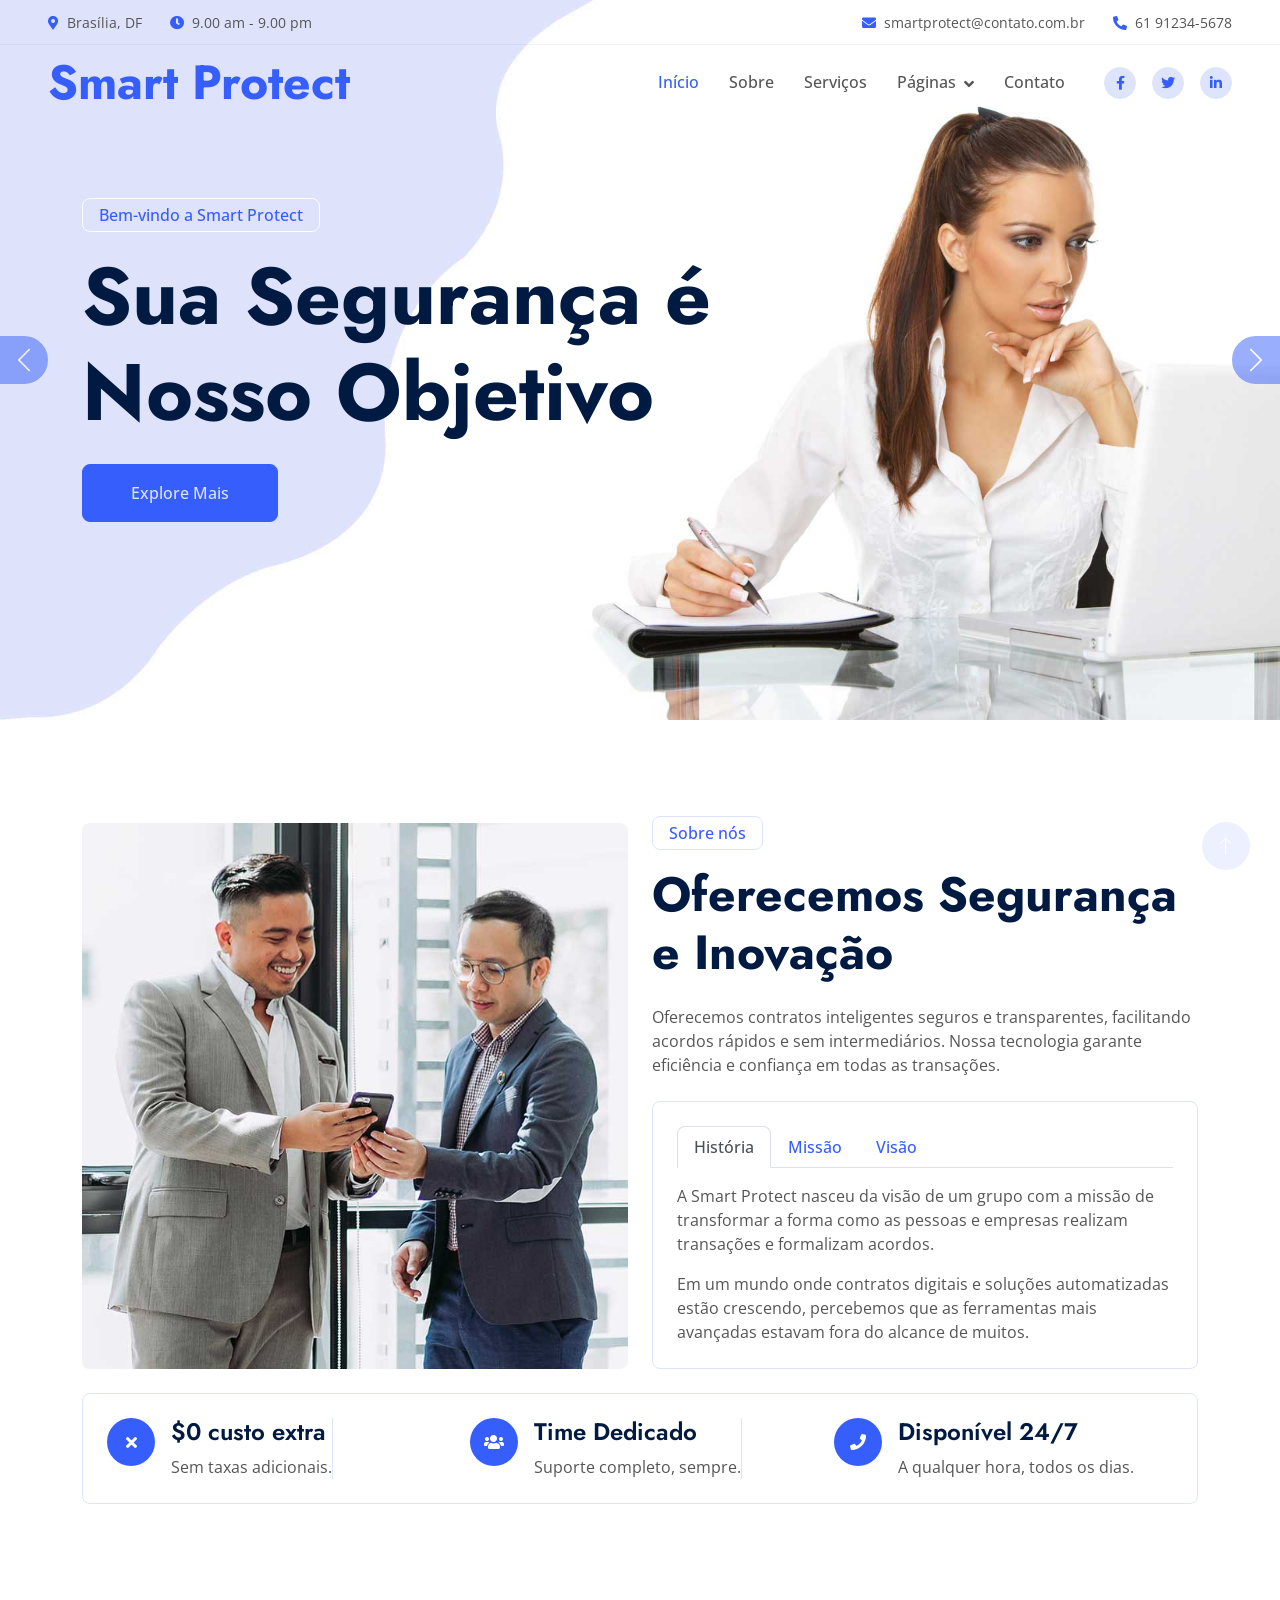
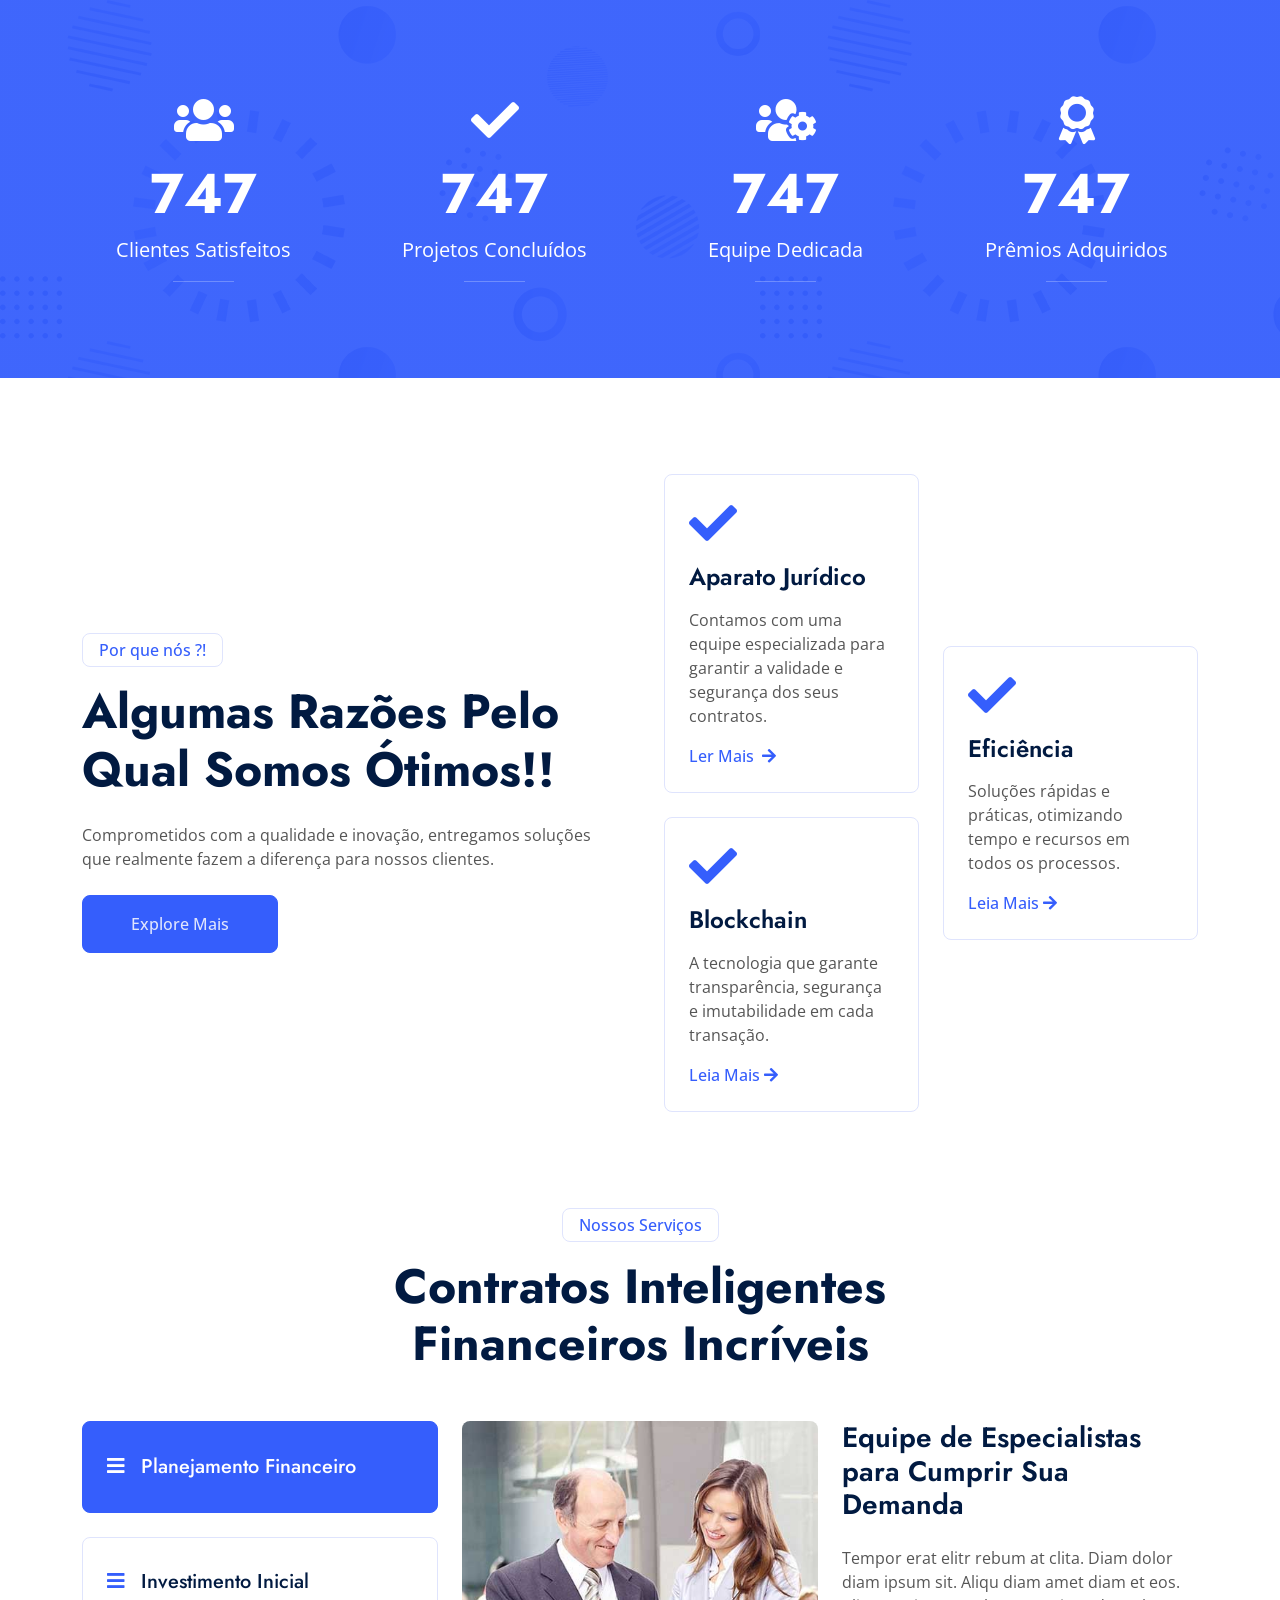
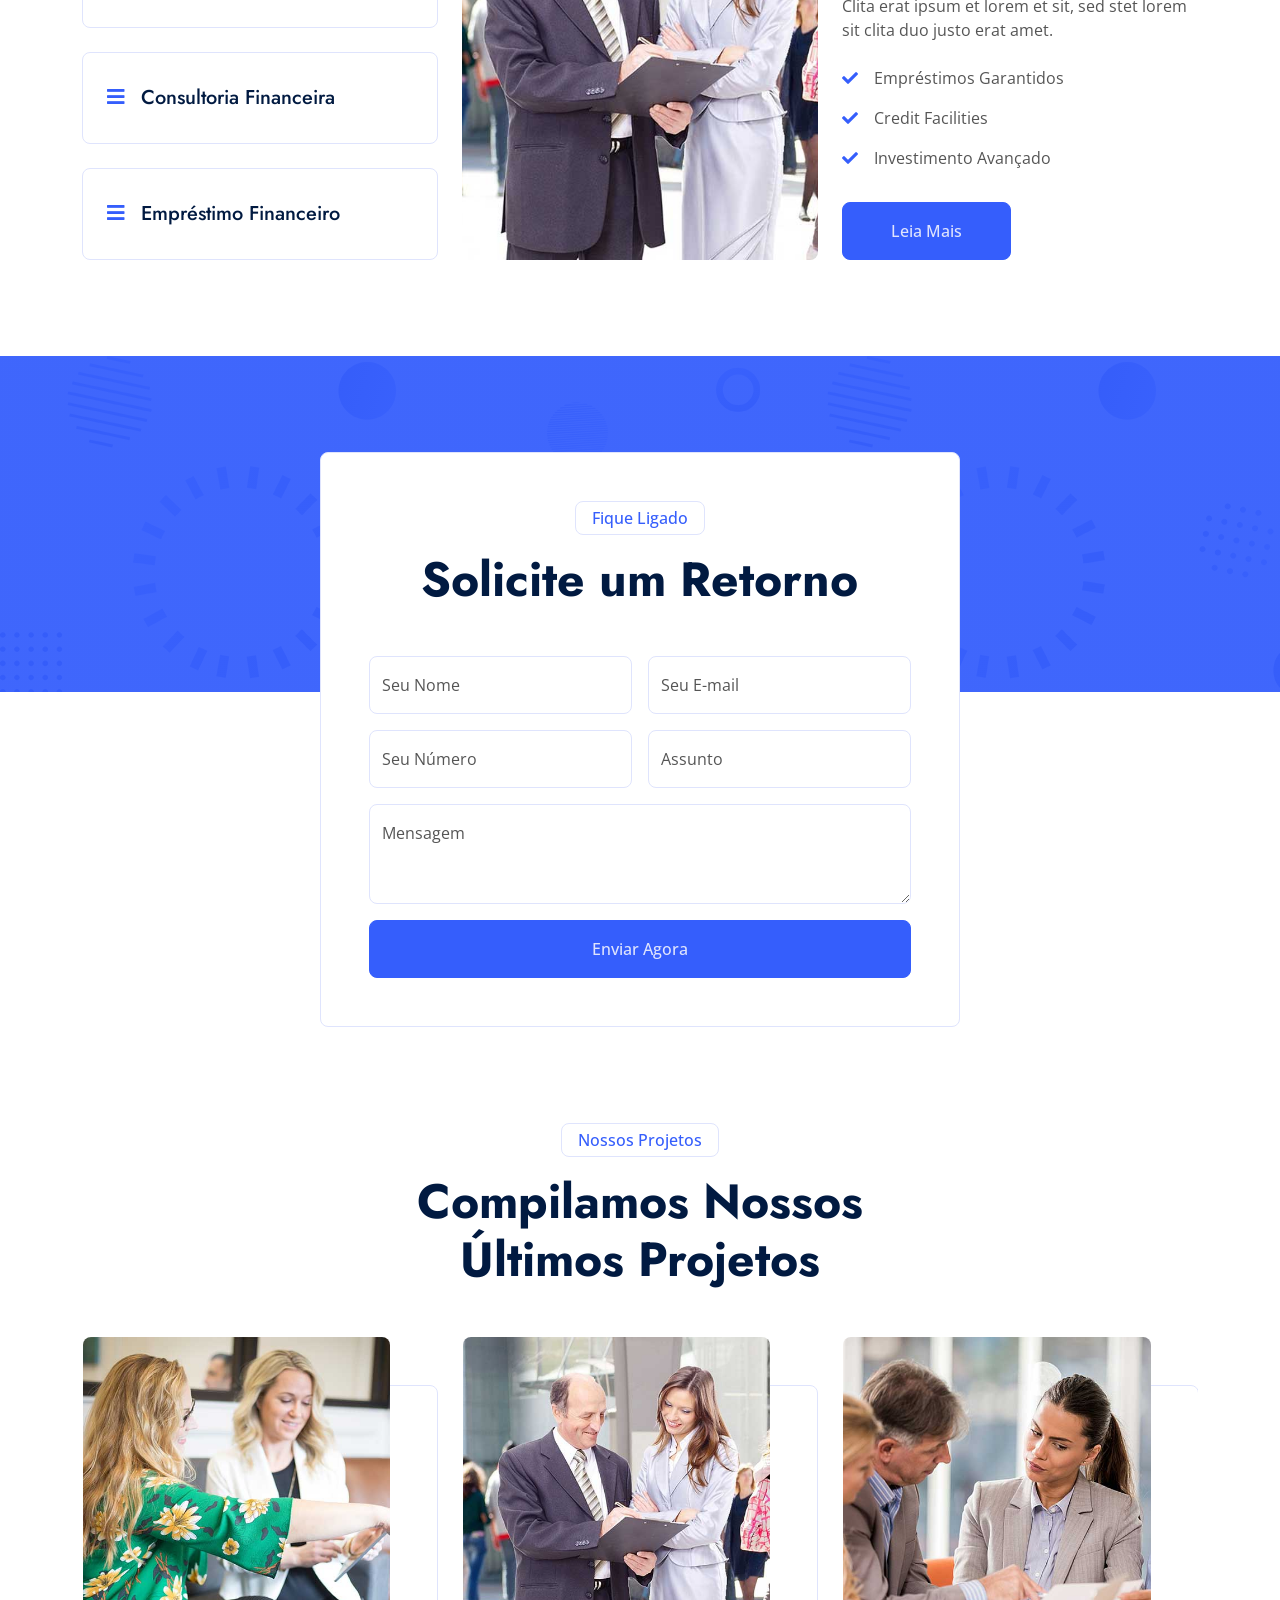
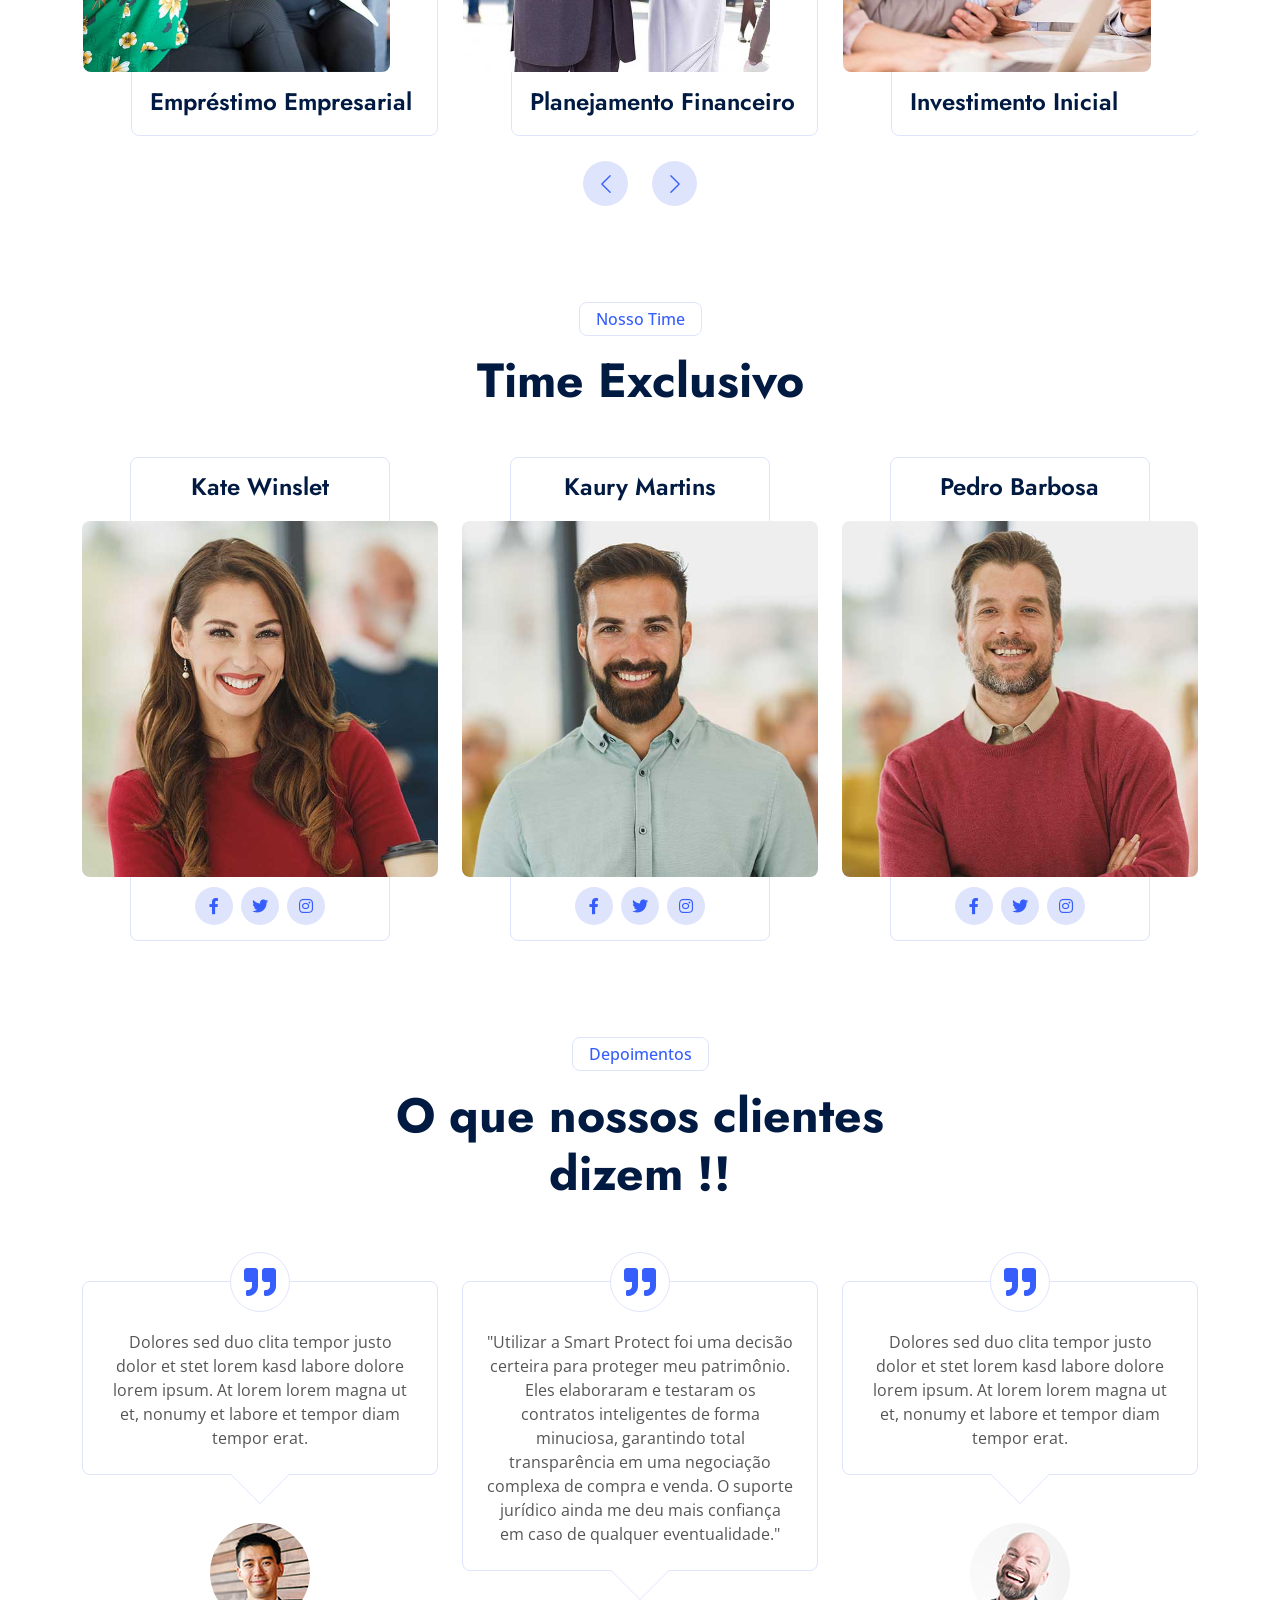
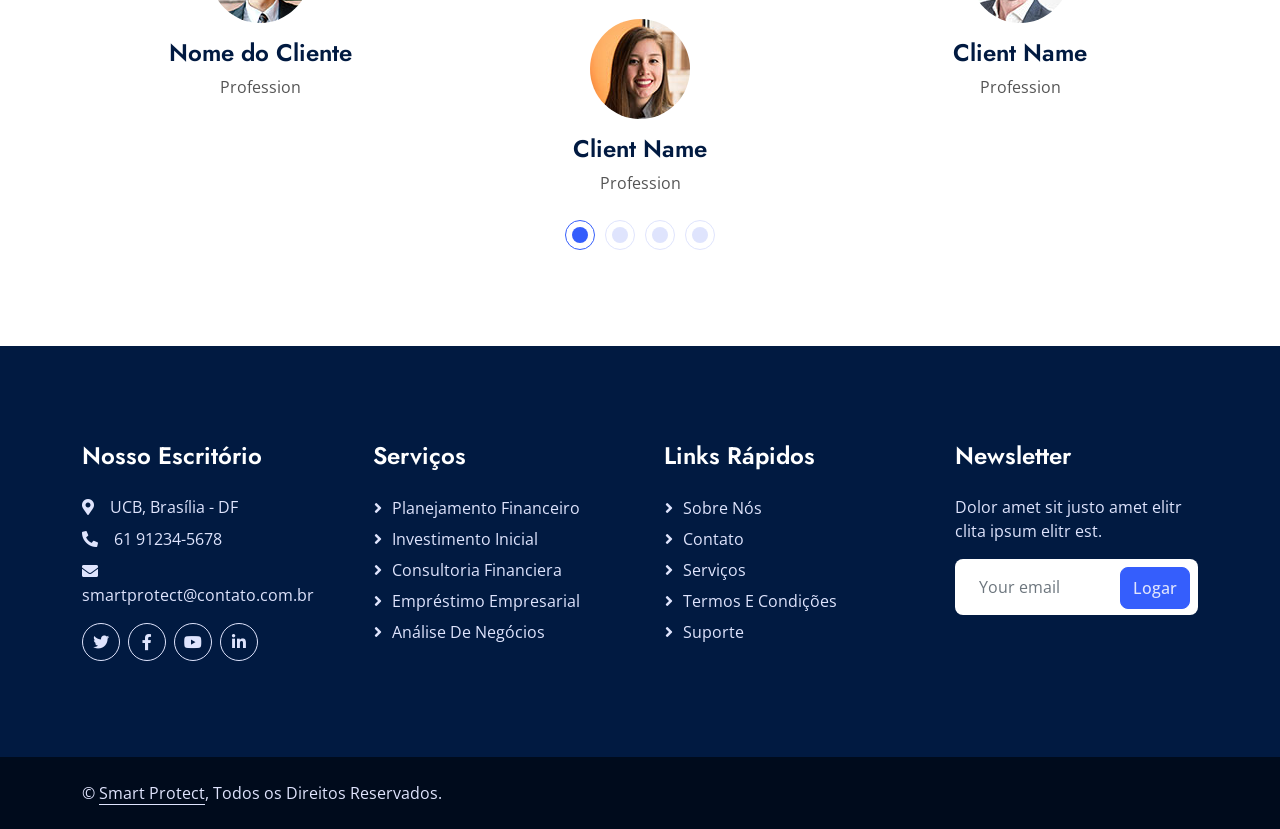
==== commit f990f8a5: "Update index.html" ====
--- a/index.html
+++ b/index.html
@@ -413,7 +413,7 @@
                                     </div>
                                 </div>
                                 <div class="col-md-6">
-                                    <h3 class="mb-4">25 Years Of Experience In Financial Support</h3>
+                                    <h3 class="mb-4">Equipe de Especialistas para Cumprir Sua Demanda</h3>
                                     <p class="mb-4">Tempor erat elitr rebum at clita. Diam dolor diam ipsum sit. Aliqu
                                         diam amet diam et eos. Clita erat ipsum et lorem et sit, sed stet lorem sit
                                         clita duo justo erat amet.</p>
@@ -629,8 +629,11 @@
                         <div class="btn-square bg-white border rounded-circle">
                             <i class="fa fa-quote-right fa-2x text-primary"></i>
                         </div>
-                        Dolores sed duo clita tempor justo dolor et stet lorem kasd labore dolore lorem ipsum. At lorem
-                        lorem magna ut et, nonumy et labore et tempor diam tempor erat.
+                        "Utilizar a Smart Protect foi uma decisão certeira para proteger meu patrimônio. 
+                        Eles elaboraram e testaram os contratos inteligentes de forma minuciosa, 
+                        garantindo total transparência em uma negociação complexa de compra e venda. 
+                        O suporte jurídico ainda me deu mais confiança em caso de qualquer eventualidade."
+
                     </div>
                     <img class="rounded-circle mb-3" src="img/testimonial-1.jpg" alt="">
                     <h4>Client Name</h4>
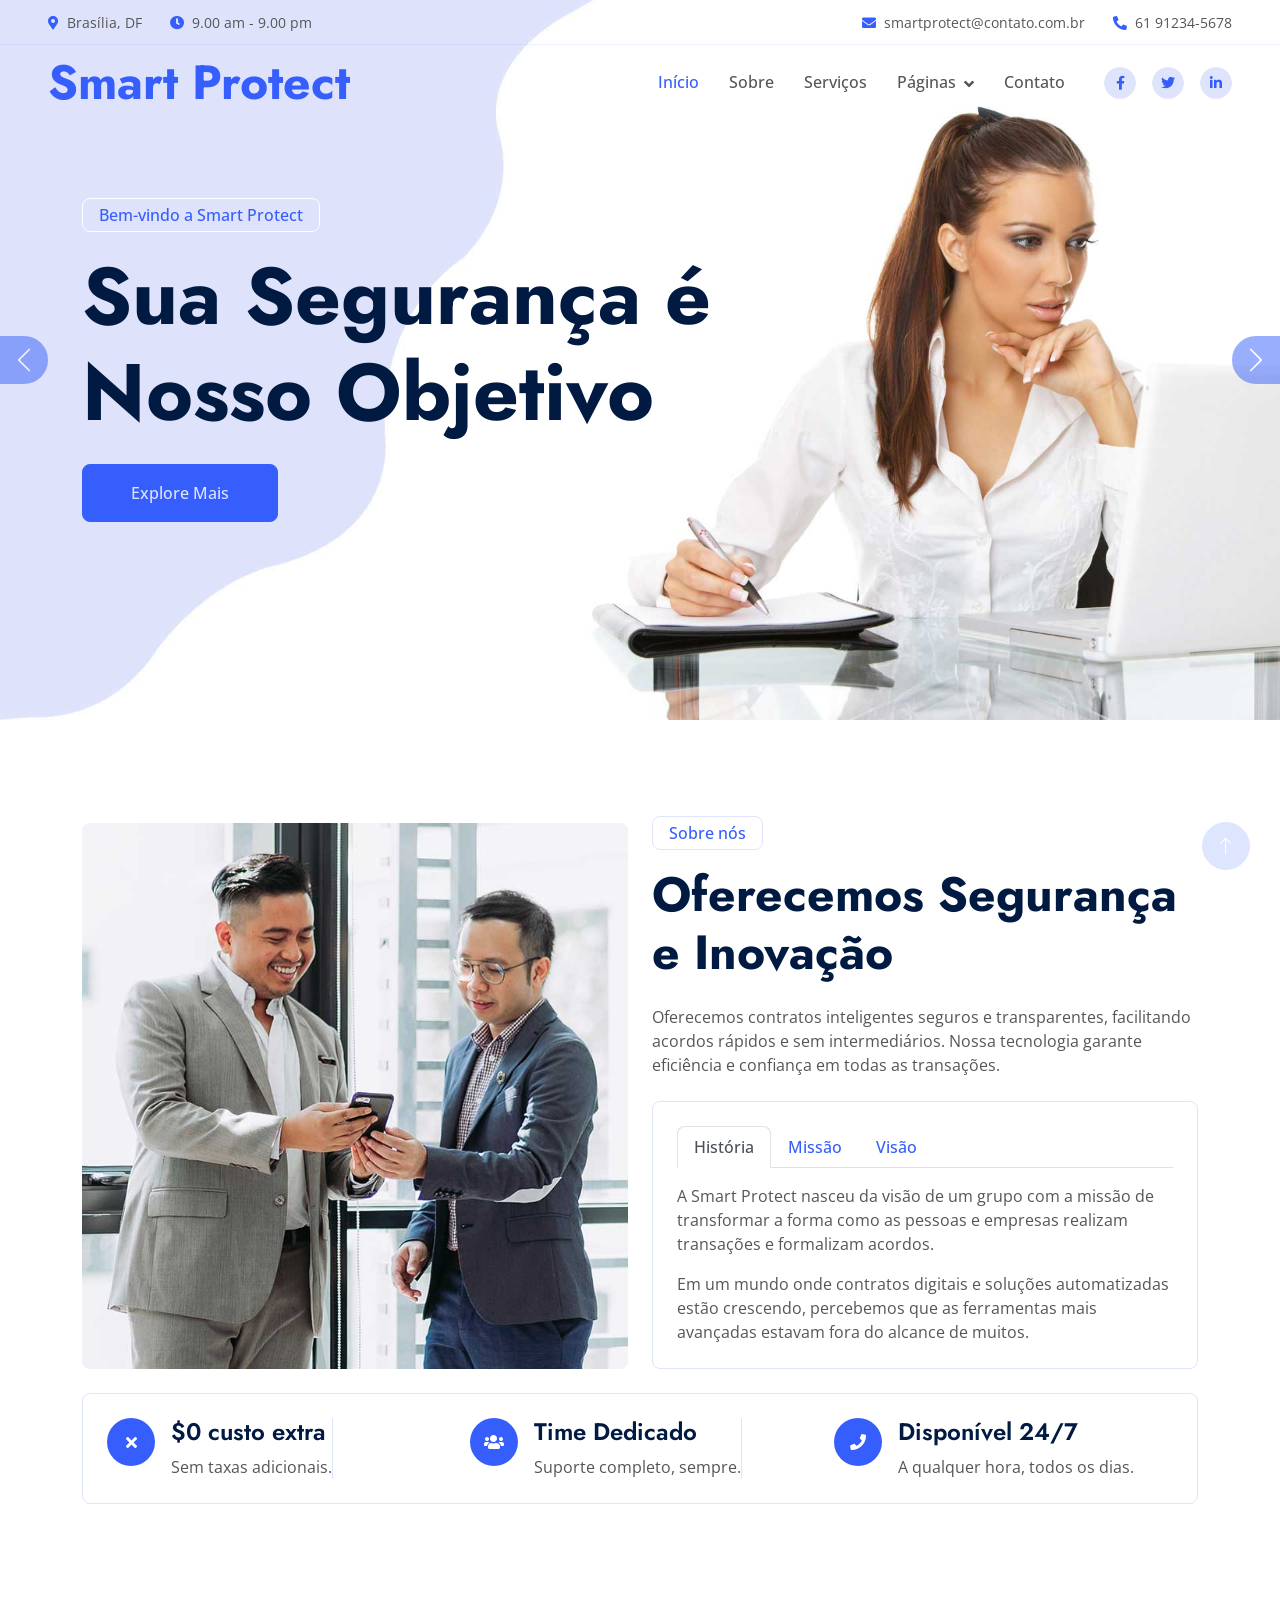
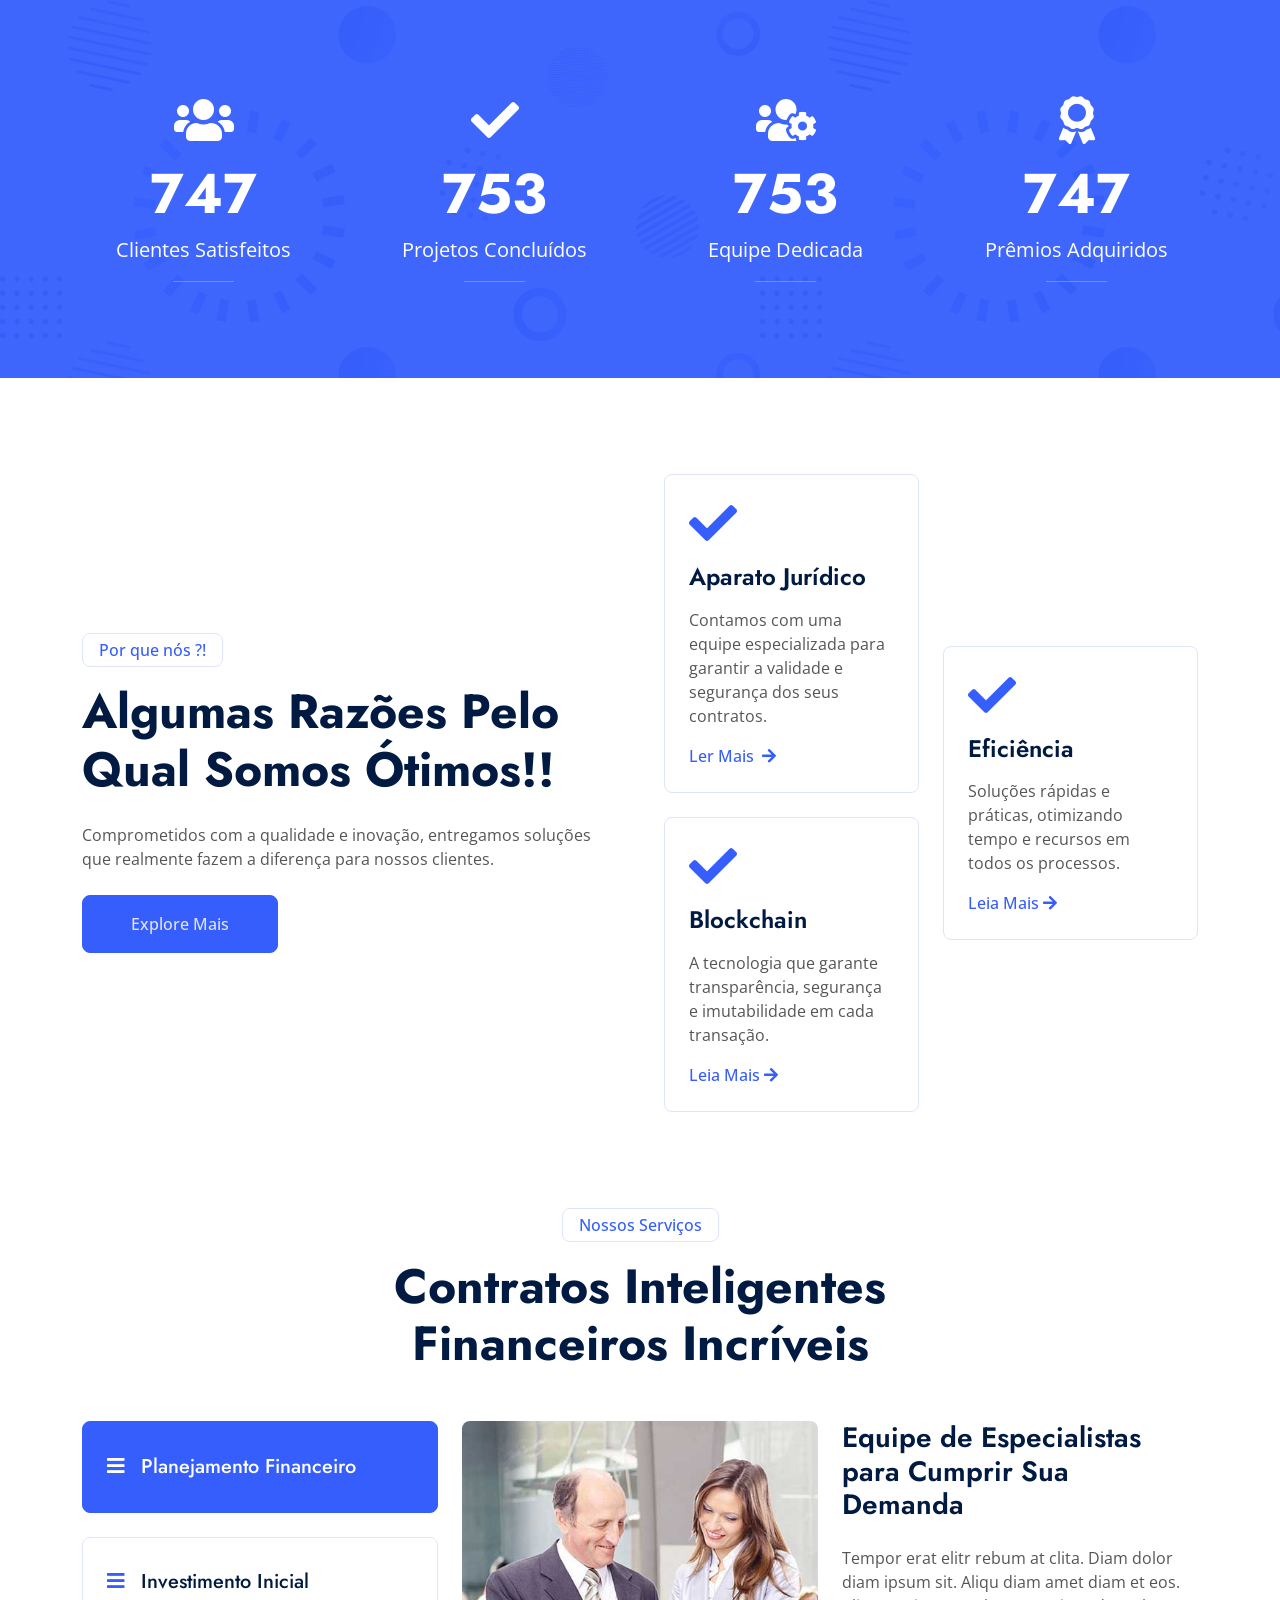
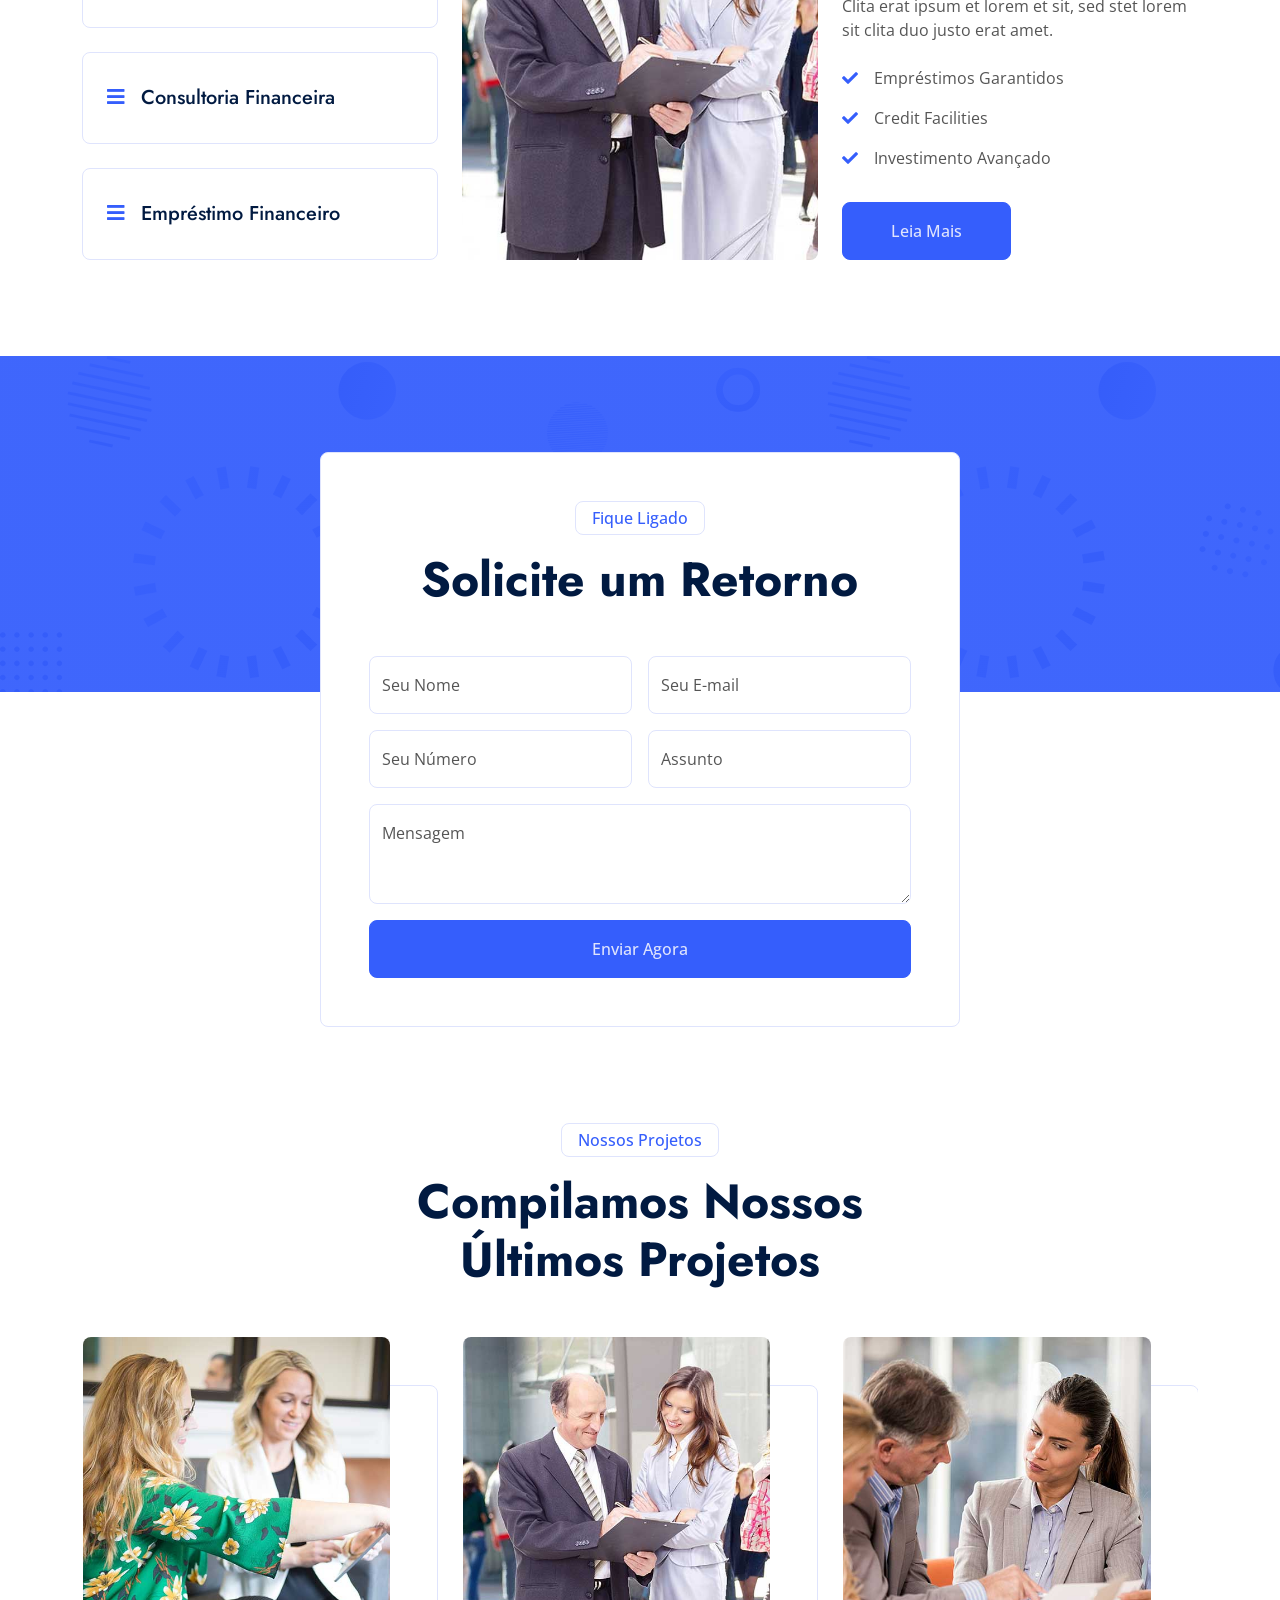
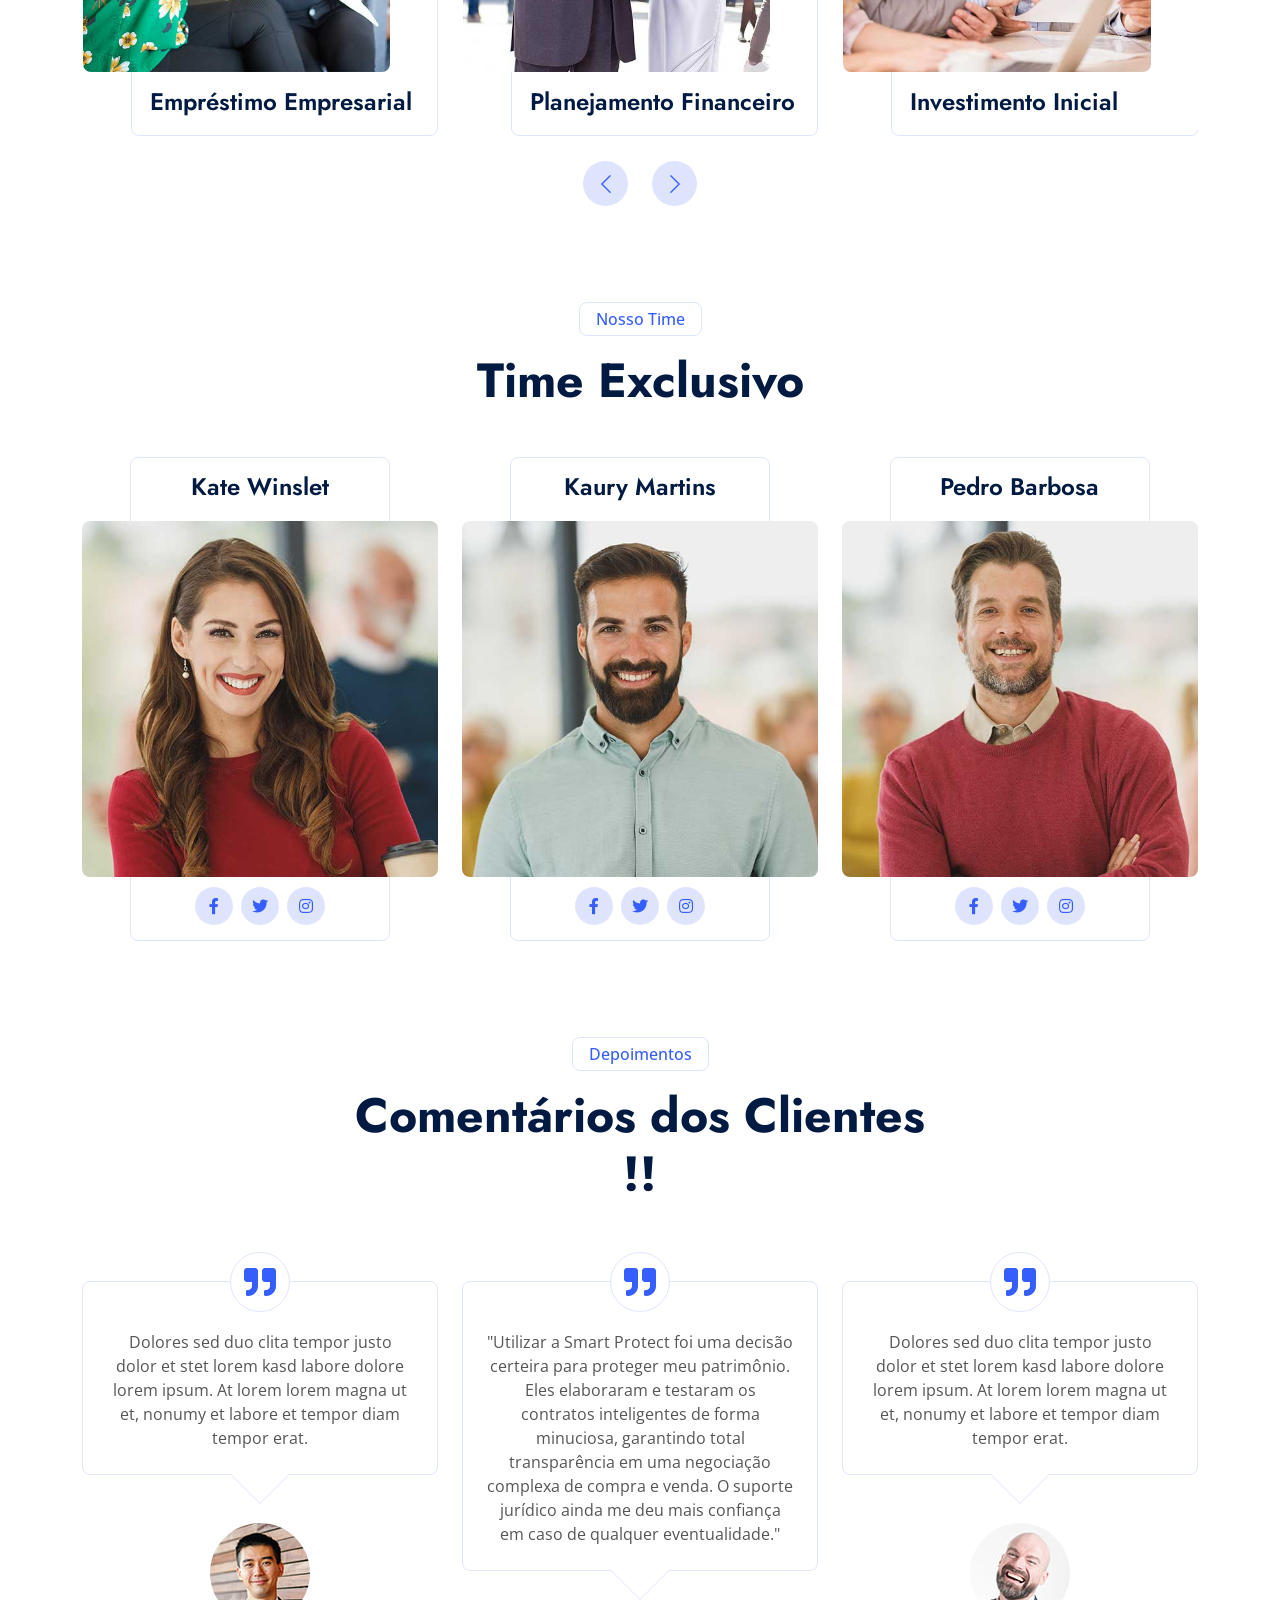
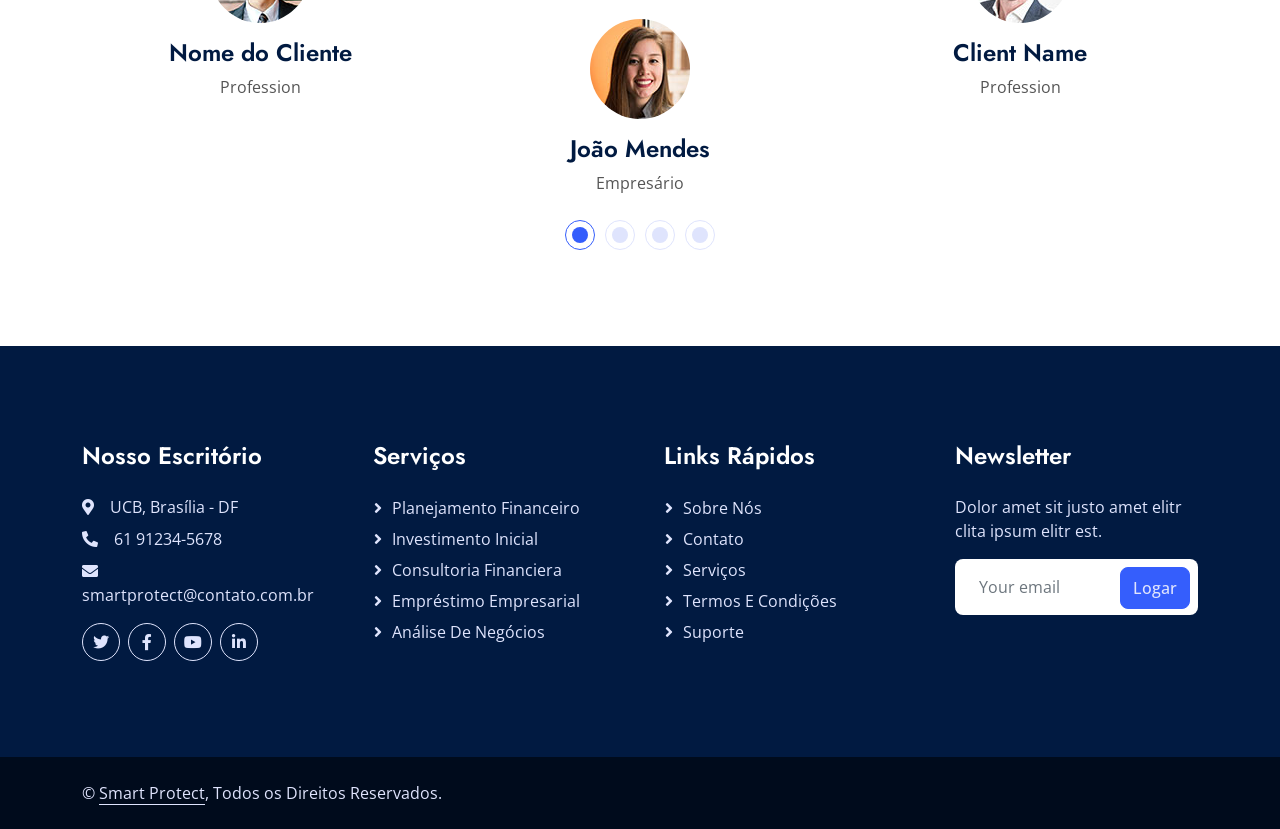
==== commit 0687b21b: "Update index.html" ====
--- a/index.html
+++ b/index.html
@@ -621,7 +621,7 @@
         <div class="container">
             <div class="text-center mx-auto wow fadeInUp" data-wow-delay="0.1s" style="max-width: 600px;">
                 <p class="d-inline-block border rounded text-primary fw-semi-bold py-1 px-3">Depoimentos</p>
-                <h1 class="display-5 mb-5">O que nossos clientes dizem !!</h1>
+                <h1 class="display-5 mb-5">Comentários dos Clientes !!</h1>
             </div>
             <div class="owl-carousel testimonial-carousel wow fadeInUp" data-wow-delay="0.3s">
                 <div class="testimonial-item">
@@ -636,8 +636,8 @@
 
                     </div>
                     <img class="rounded-circle mb-3" src="img/testimonial-1.jpg" alt="">
-                    <h4>Client Name</h4>
-                    <span>Profession</span>
+                    <h4>João Mendes</h4>
+                    <span>Empresário</span>
                 </div>
                 <div class="testimonial-item">
                     <div class="testimonial-text border rounded p-4 pt-5 mb-5">
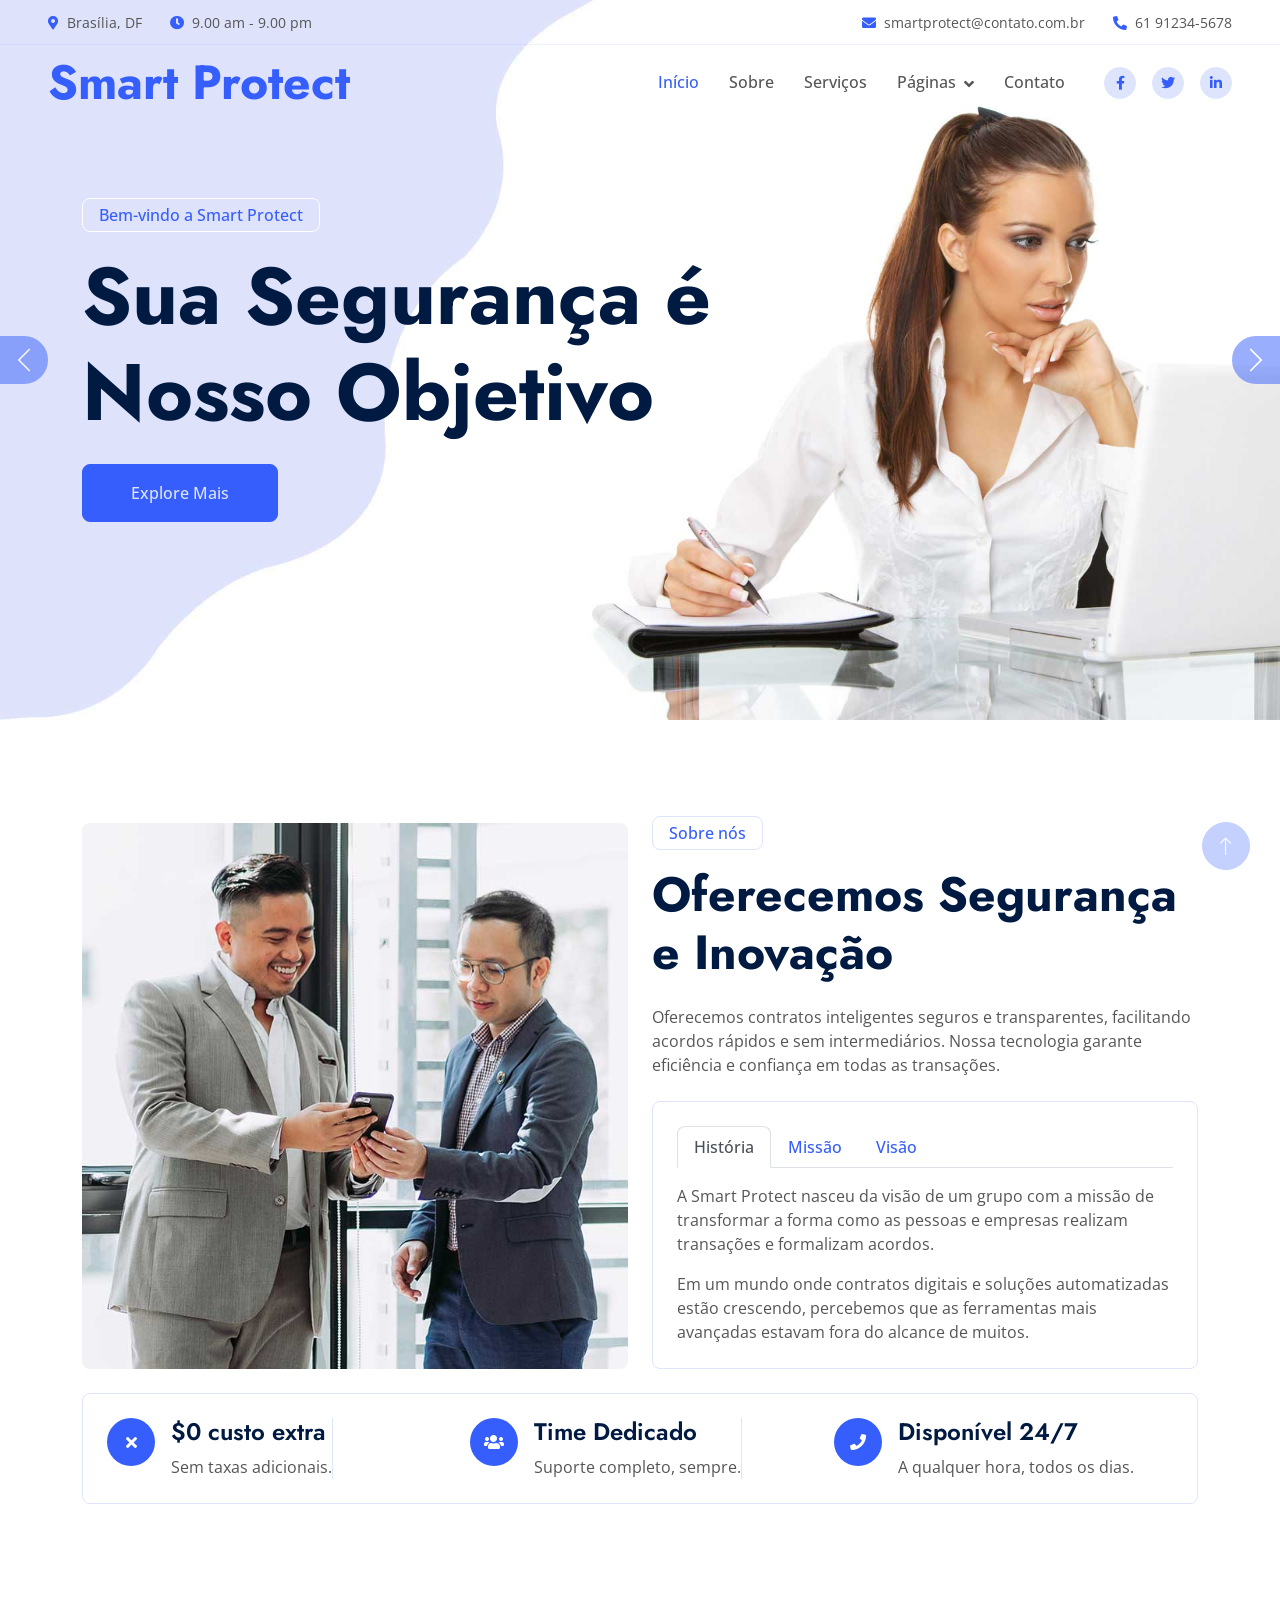
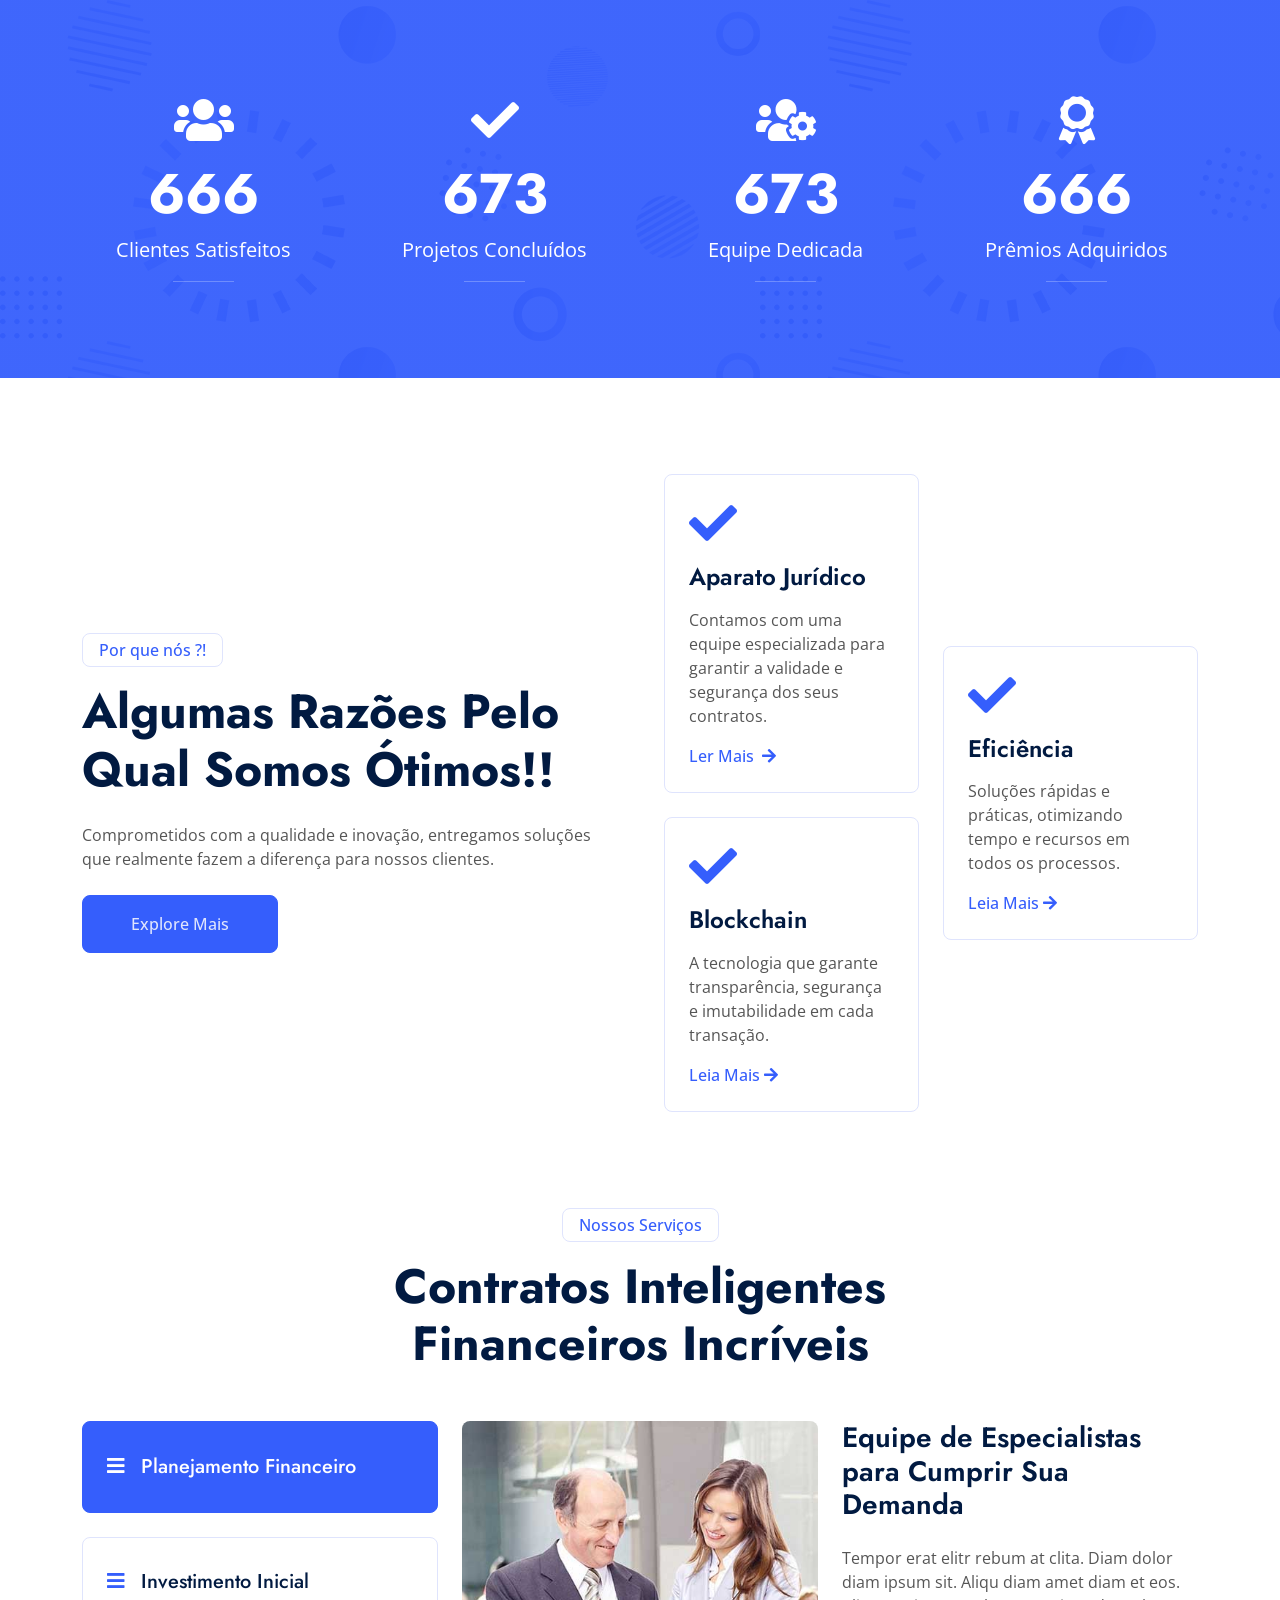
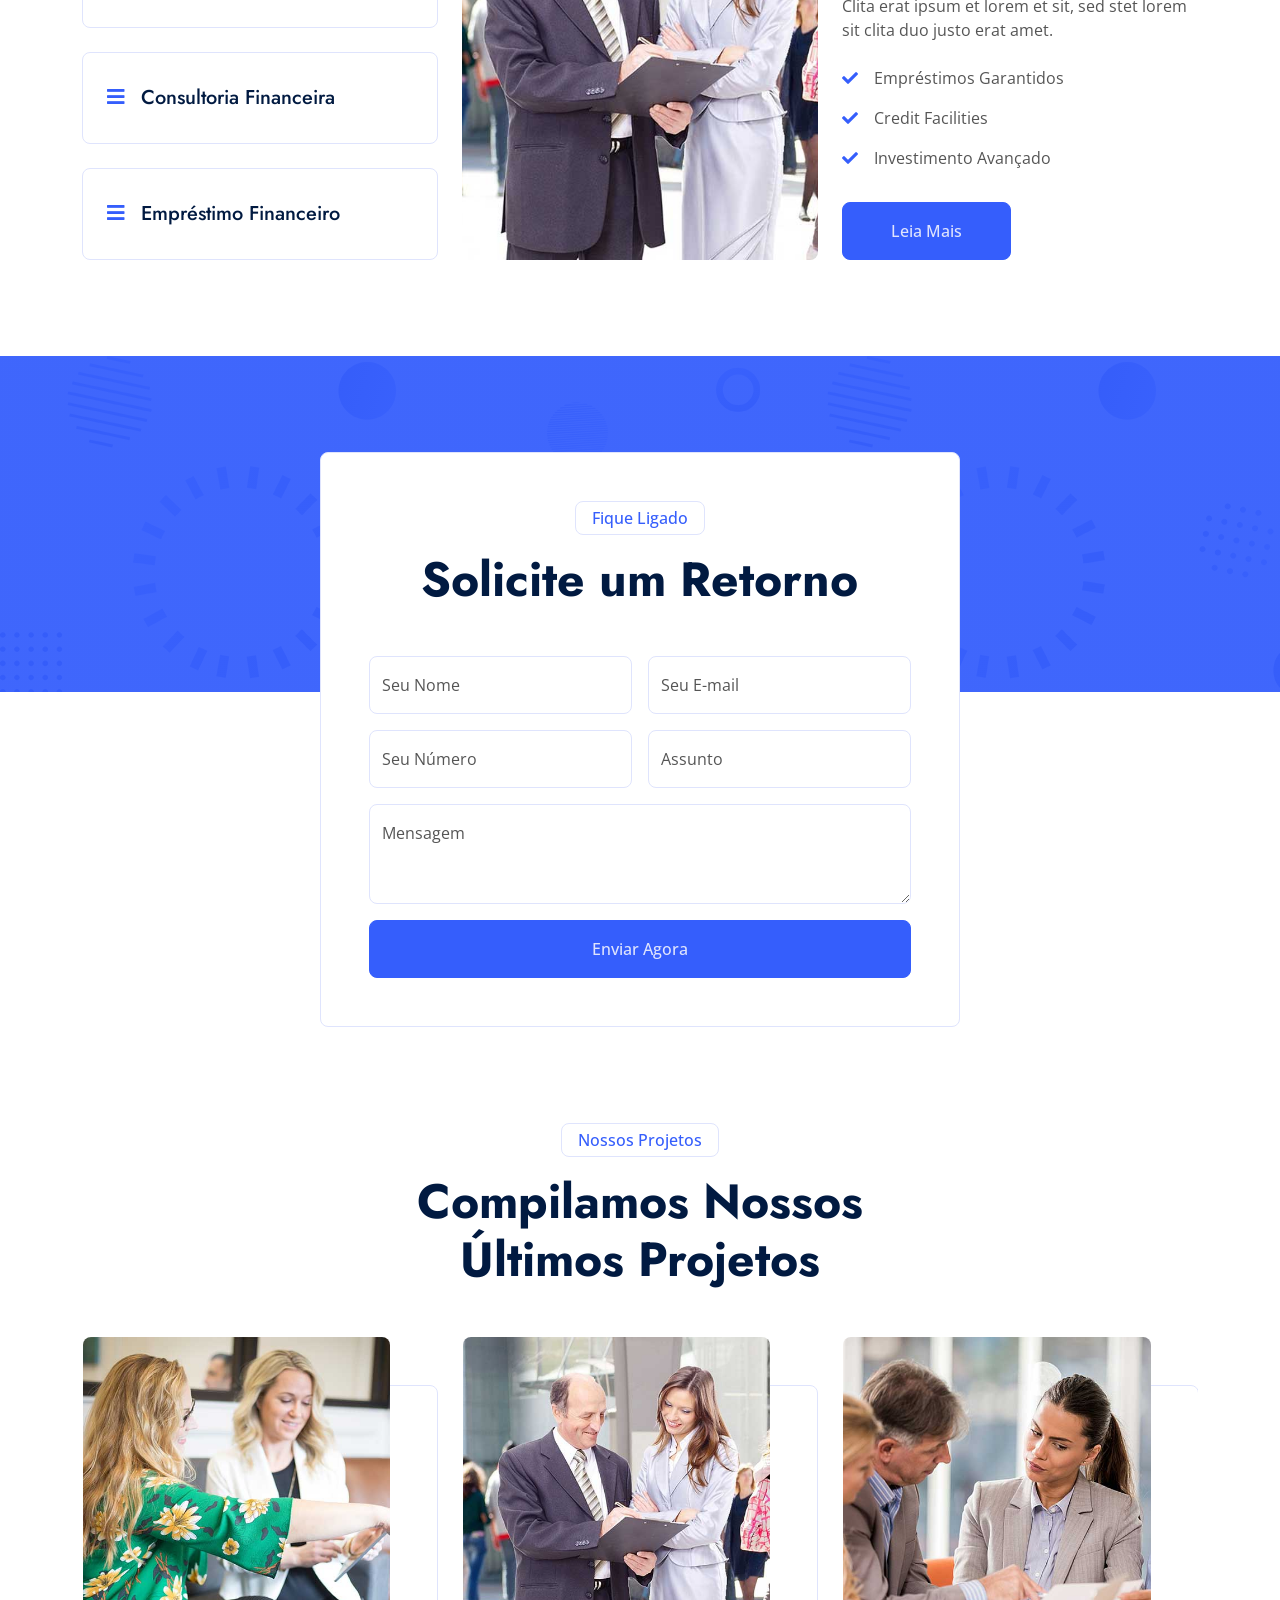
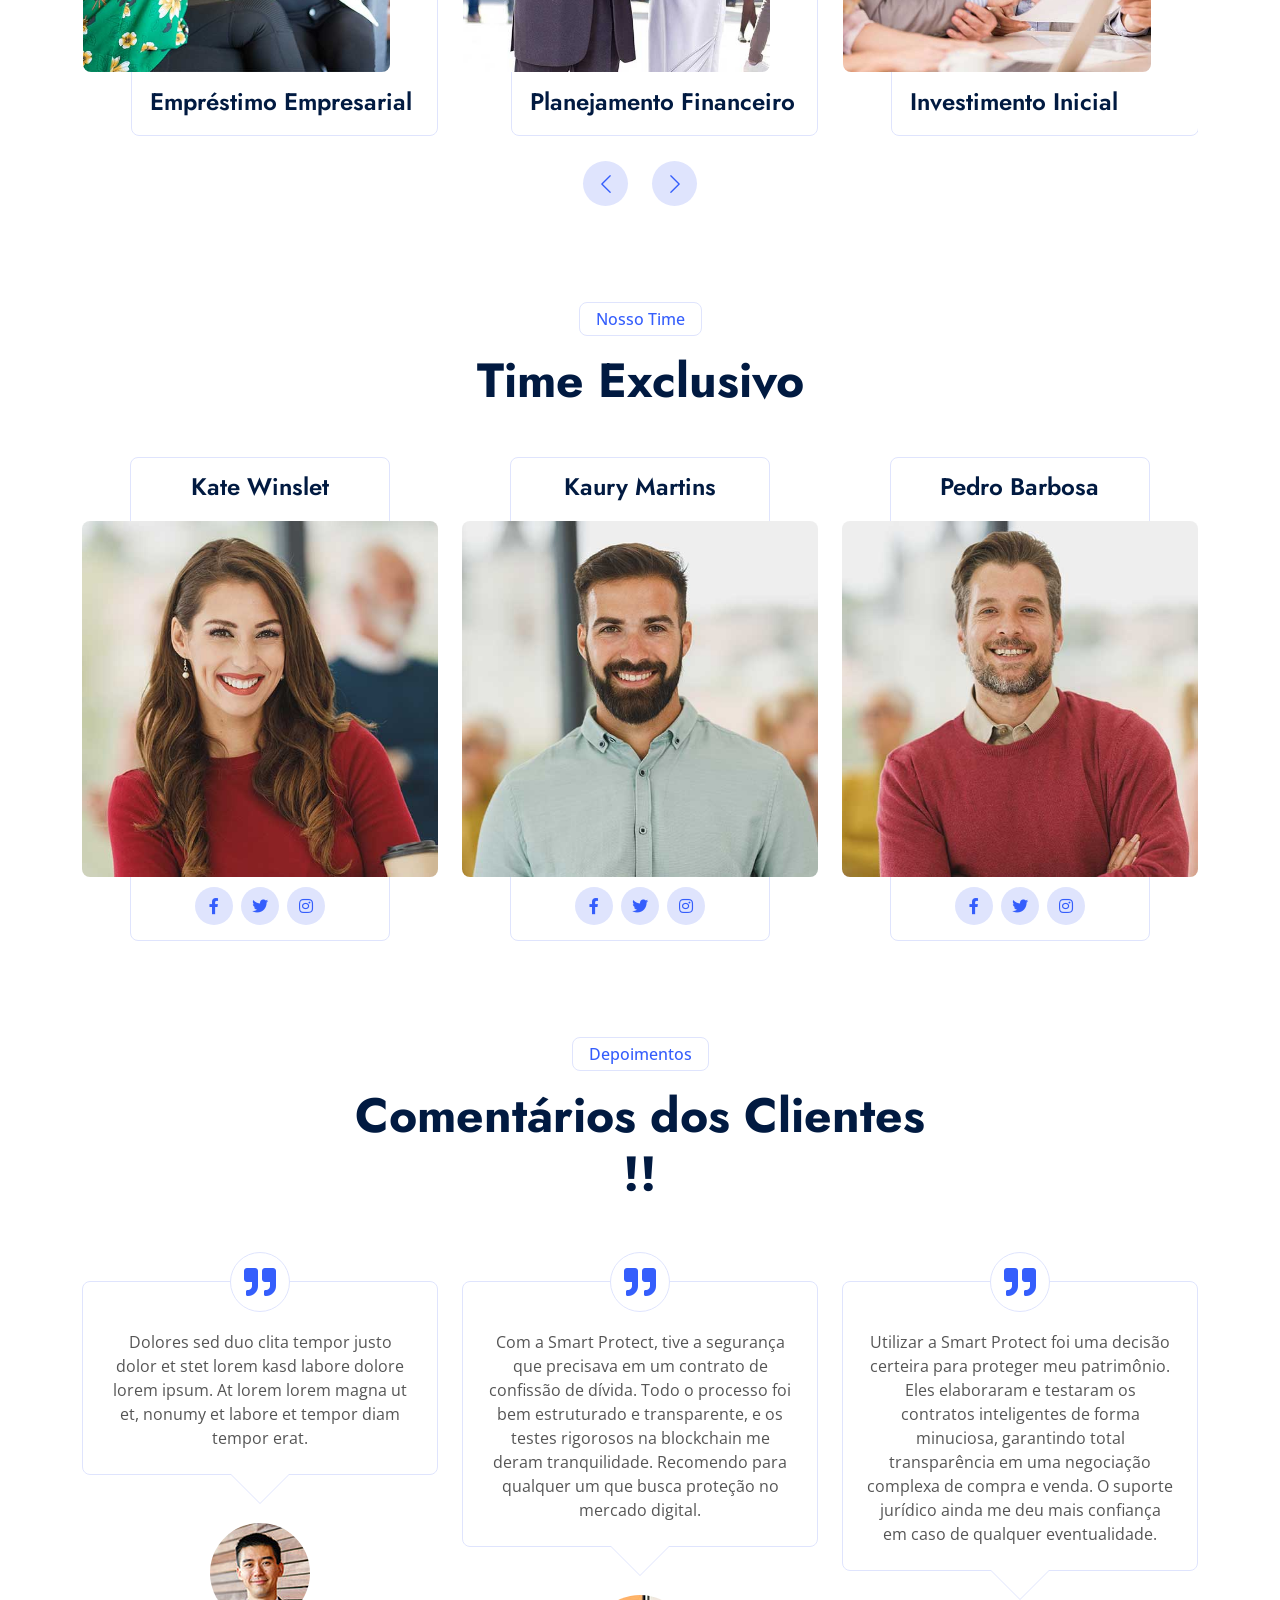
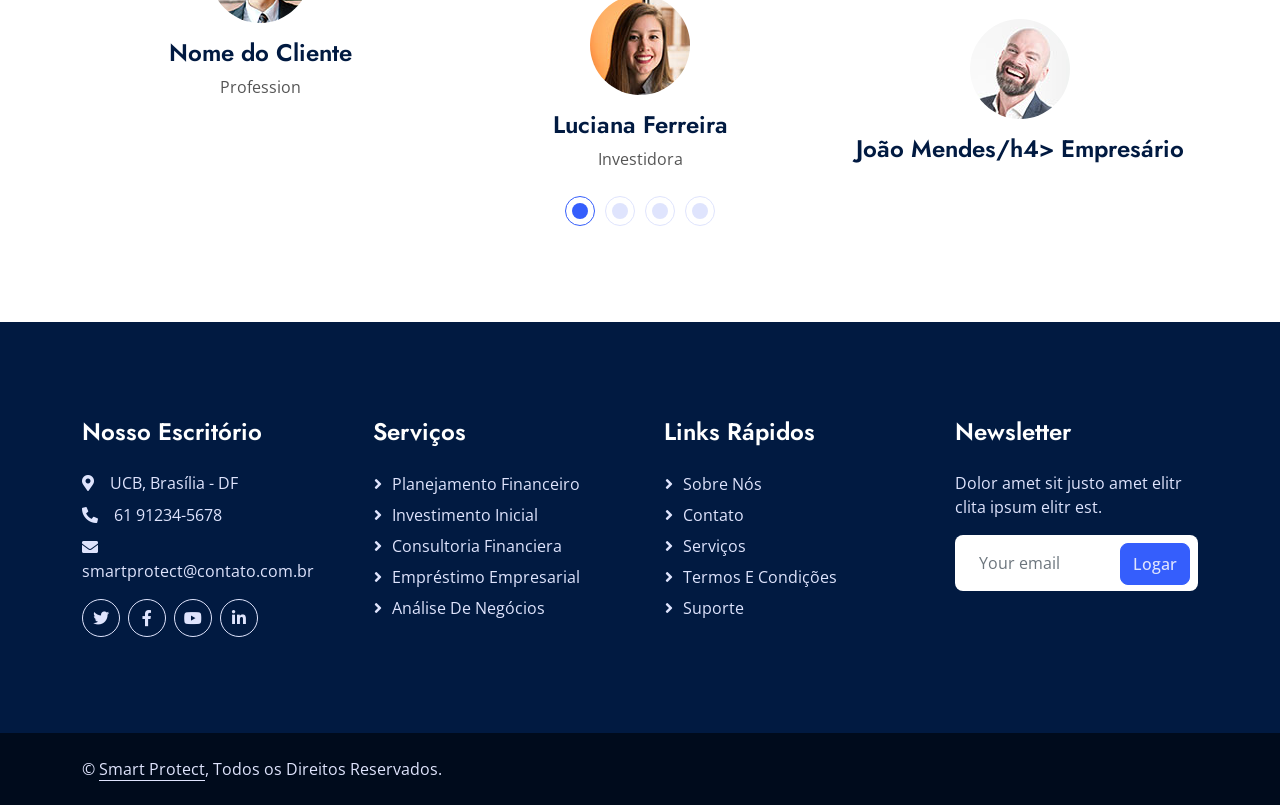
==== commit c4b42fe4: "Update index.html" ====
--- a/index.html
+++ b/index.html
@@ -629,39 +629,42 @@
                         <div class="btn-square bg-white border rounded-circle">
                             <i class="fa fa-quote-right fa-2x text-primary"></i>
                         </div>
-                        "Utilizar a Smart Protect foi uma decisão certeira para proteger meu patrimônio. 
-                        Eles elaboraram e testaram os contratos inteligentes de forma minuciosa, 
-                        garantindo total transparência em uma negociação complexa de compra e venda. 
-                        O suporte jurídico ainda me deu mais confiança em caso de qualquer eventualidade."
+                        Com a Smart Protect, tive a segurança que precisava em um contrato de confissão de dívida. 
+                        Todo o processo foi bem estruturado e transparente, e os testes rigorosos na blockchain me deram tranquilidade. 
+                        Recomendo para qualquer um que busca proteção no mercado digital.
+
 
                     </div>
                     <img class="rounded-circle mb-3" src="img/testimonial-1.jpg" alt="">
-                    <h4>João Mendes</h4>
-                    <span>Empresário</span>
+                    <h4>Luciana Ferreira</h4>
+                    <span>Investidora</span>
                 </div>
                 <div class="testimonial-item">
                     <div class="testimonial-text border rounded p-4 pt-5 mb-5">
                         <div class="btn-square bg-white border rounded-circle">
                             <i class="fa fa-quote-right fa-2x text-primary"></i>
                         </div>
-                        Dolores sed duo clita tempor justo dolor et stet lorem kasd labore dolore lorem ipsum. At lorem
-                        lorem magna ut et, nonumy et labore et tempor diam tempor erat.
+                        Utilizar a Smart Protect foi uma decisão certeira para proteger meu patrimônio.
+                        Eles elaboraram e testaram os contratos inteligentes de forma minuciosa, garantindo total transparência em uma negociação 
+                        complexa de compra e venda. 
+                        O suporte jurídico ainda me deu mais confiança em caso de qualquer eventualidade.
                     </div>
                     <img class="rounded-circle mb-3" src="img/testimonial-2.jpg" alt="">
-                    <h4>Client Name</h4>
-                    <span>Profession</span>
+                    <h4>João Mendes/h4>
+                    <span>Empresário</span>
                 </div>
                 <div class="testimonial-item">
                     <div class="testimonial-text border rounded p-4 pt-5 mb-5">
                         <div class="btn-square bg-white border rounded-circle">
                             <i class="fa fa-quote-right fa-2x text-primary"></i>
                         </div>
-                        Dolores sed duo clita tempor justo dolor et stet lorem kasd labore dolore lorem ipsum. At lorem
-                        lorem magna ut et, nonumy et labore et tempor diam tempor erat.
+                        A Smart Protect foi essencial na elaboração de um contrato de compra a termo. 
+                        Além de criar um documento seguro e testado, 
+                        o suporte jurídico oferecido foi impecável. Me sinto protegido e confiante para futuras negociações
                     </div>
                     <img class="rounded-circle mb-3" src="img/testimonial-3.jpg" alt="">
-                    <h4>Client Name</h4>
-                    <span>Profession</span>
+                    <h4>Marcelo Andrade</h4>
+                    <span>Produtor Rural</span>
                 </div>
                 <div class="testimonial-item">
                     <div class="testimonial-text border rounded p-4 pt-5 mb-5">
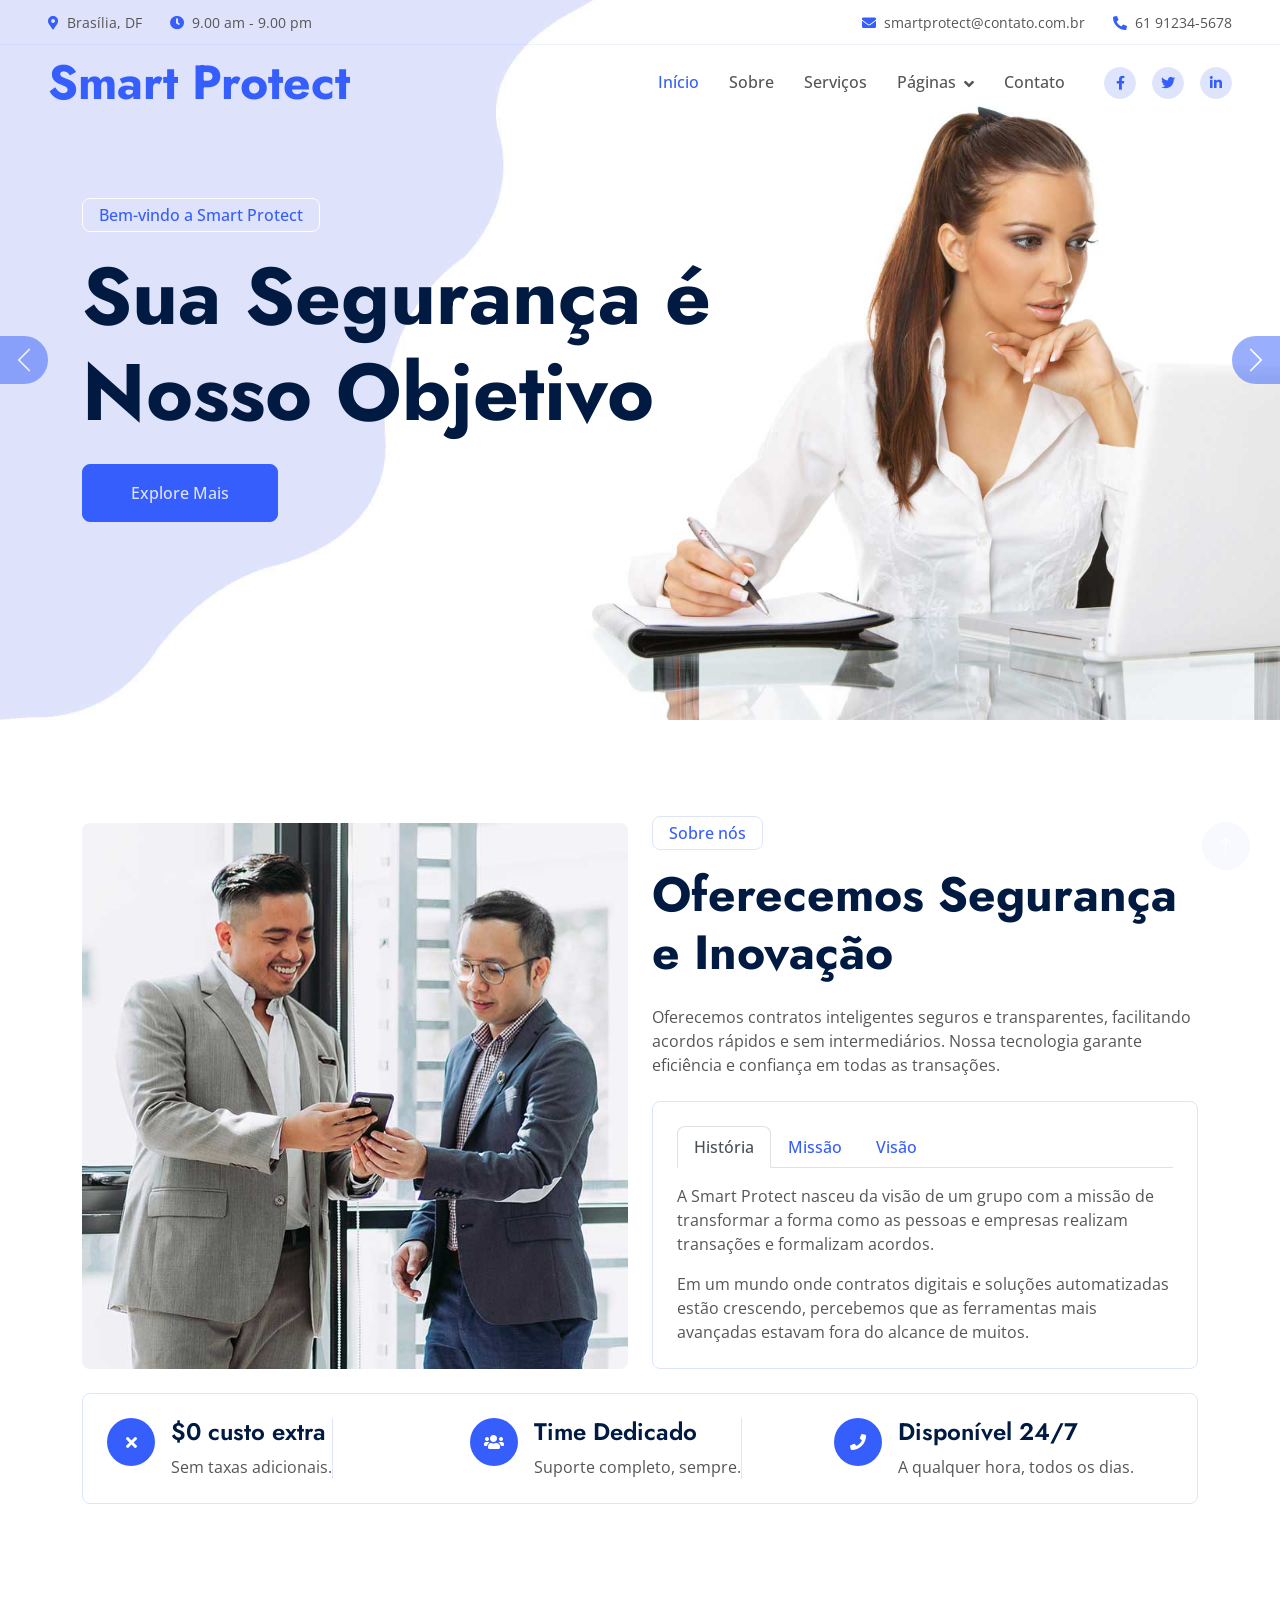
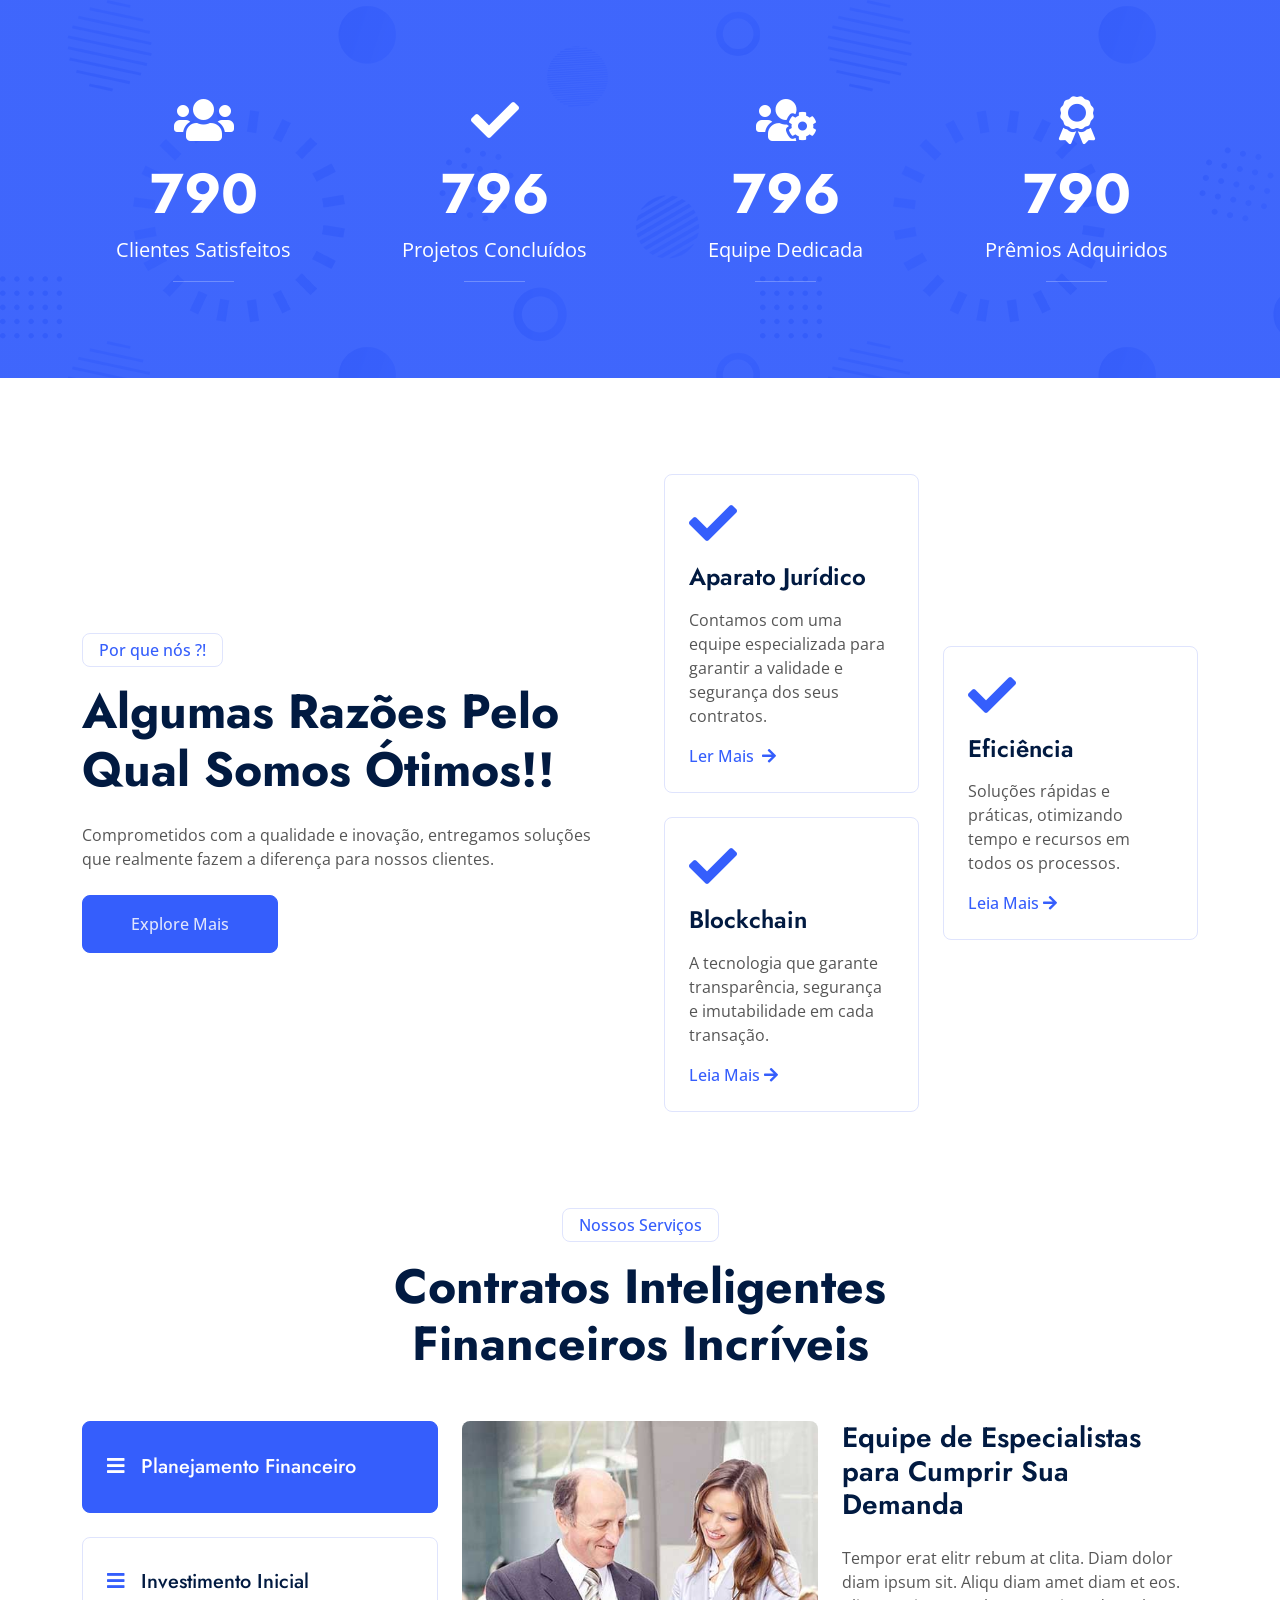
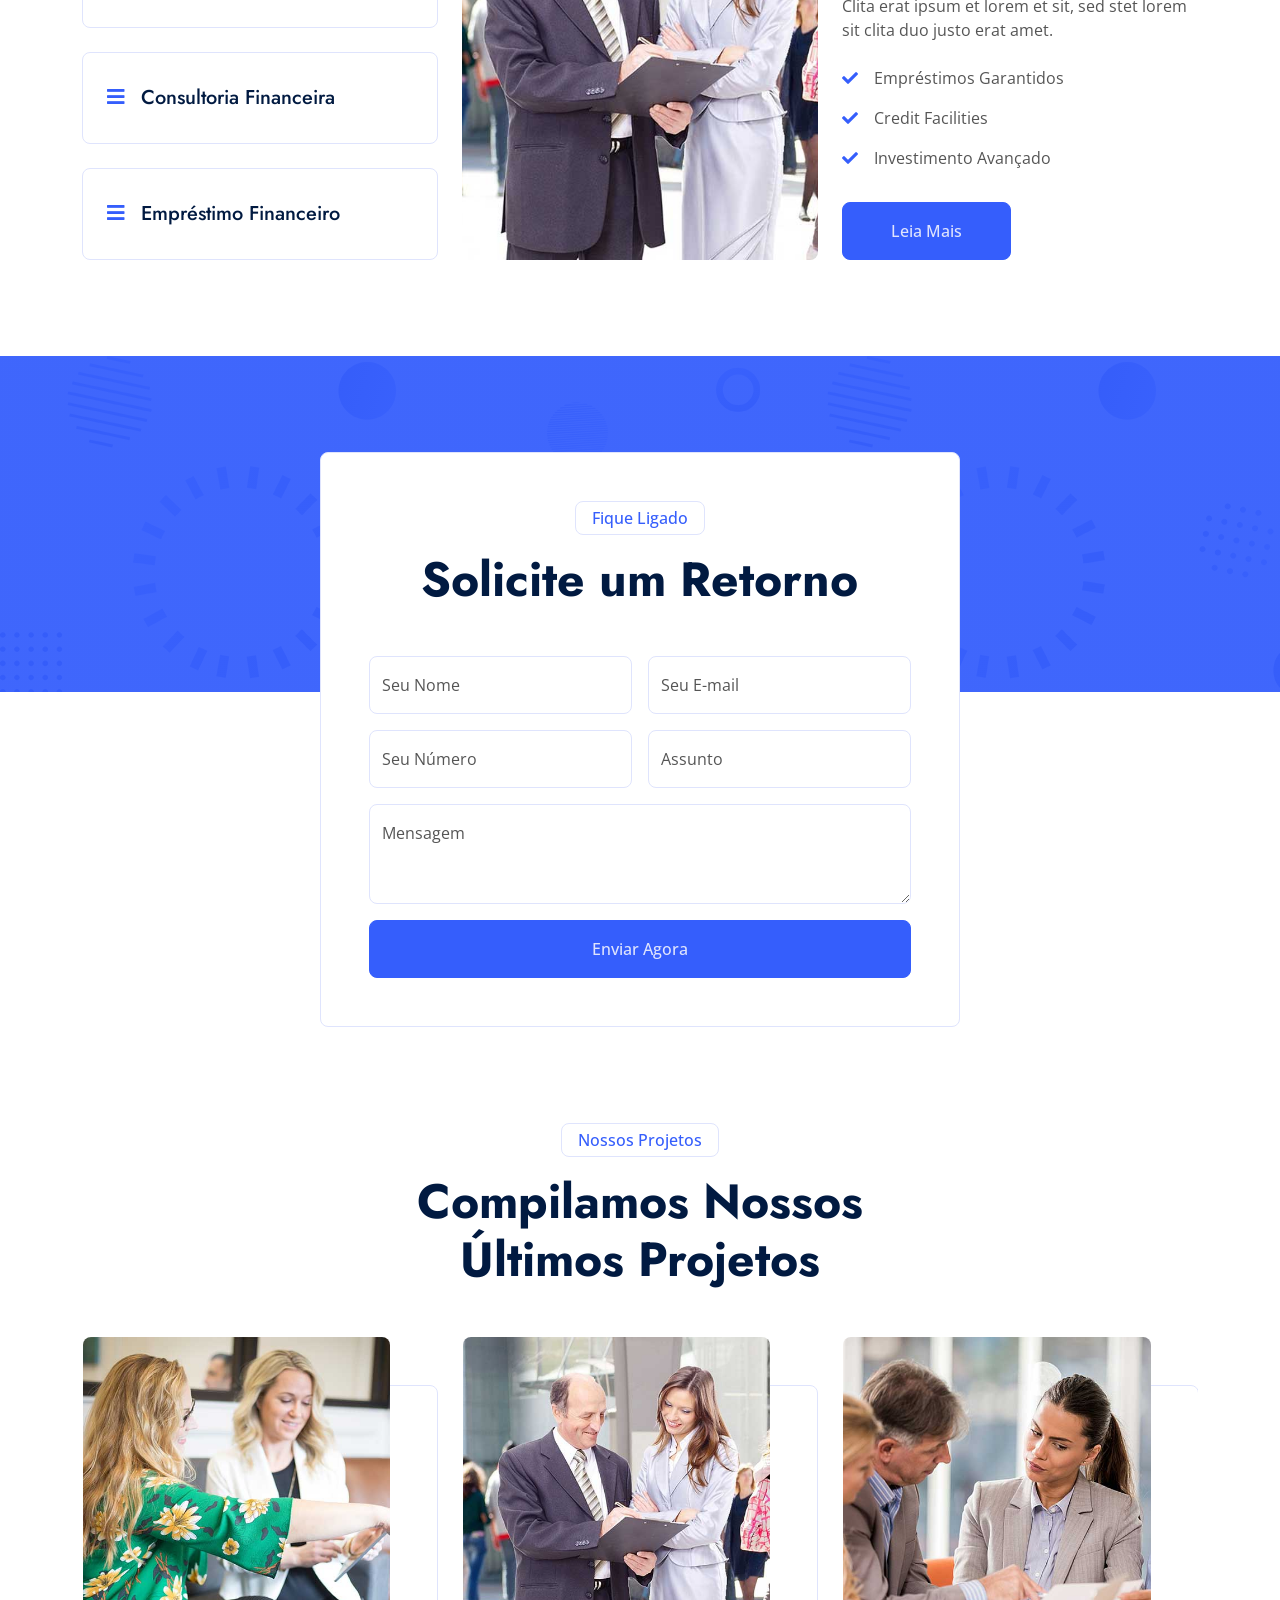
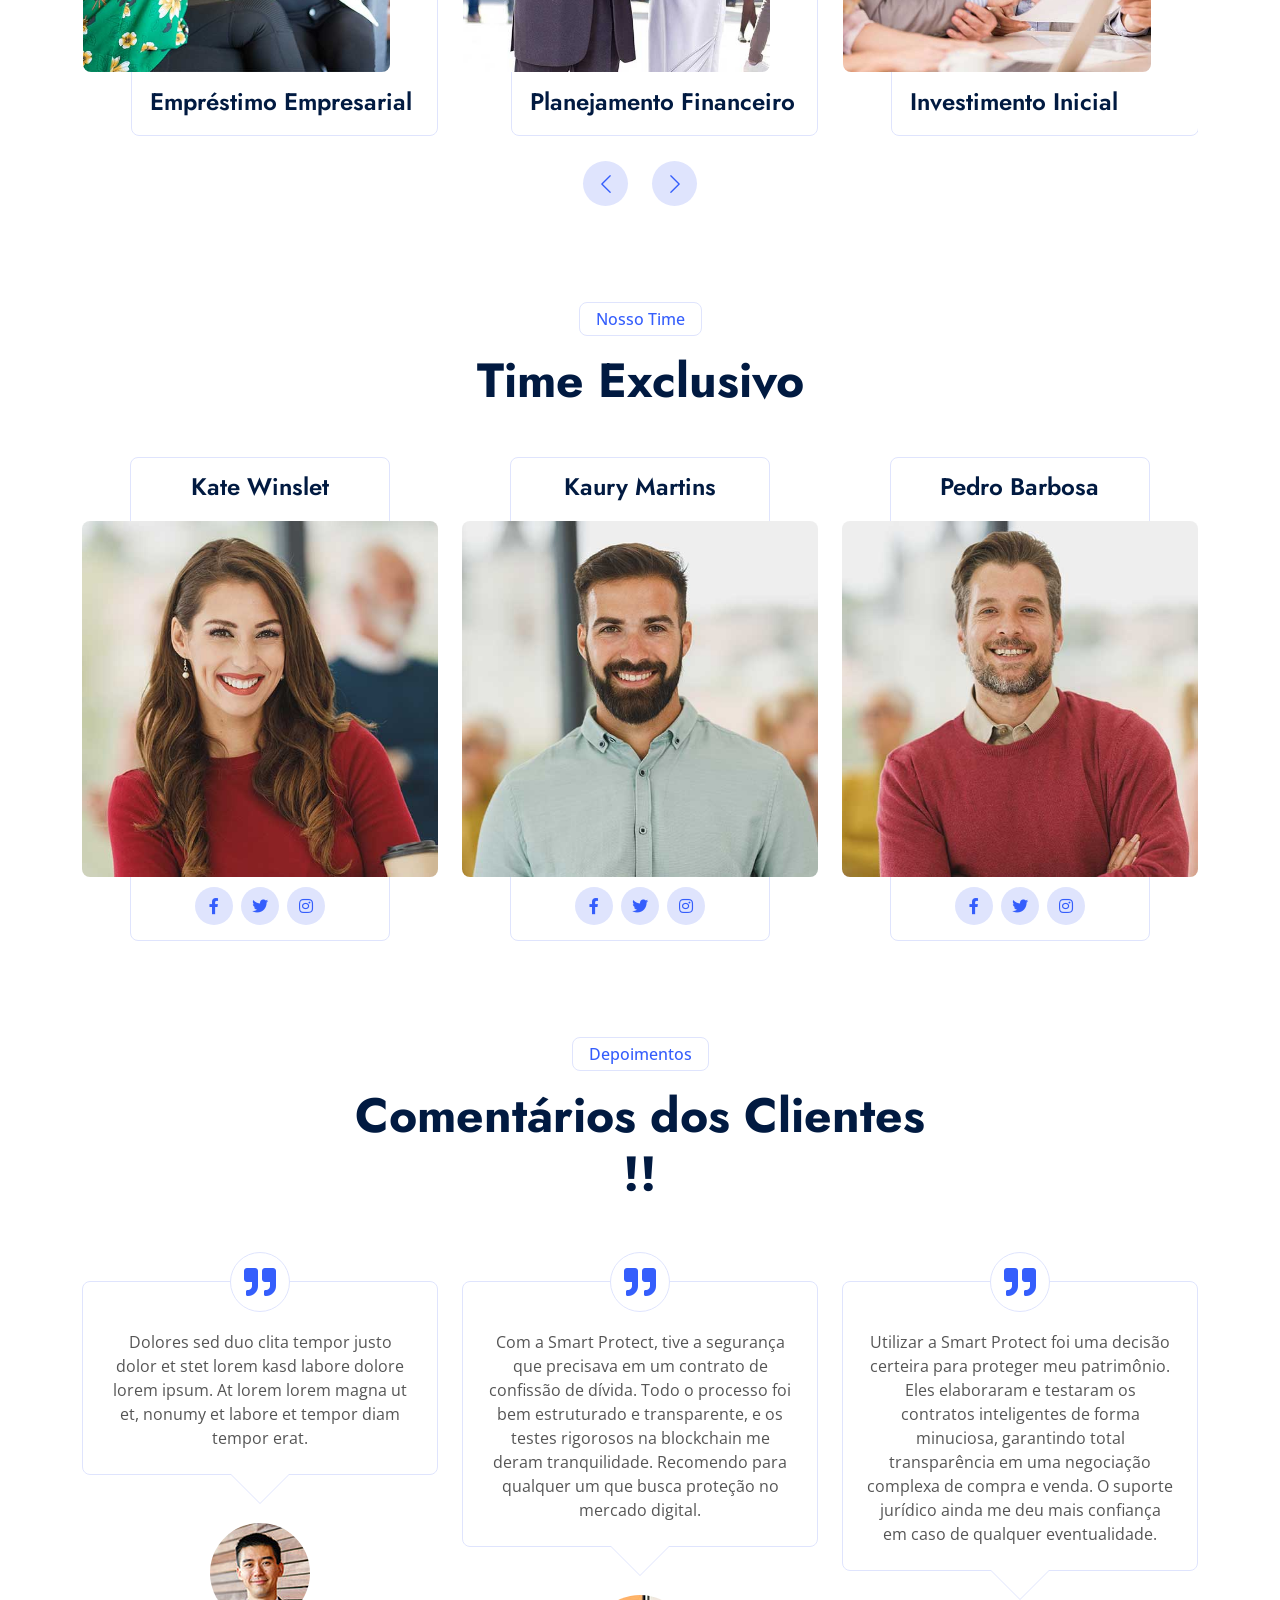
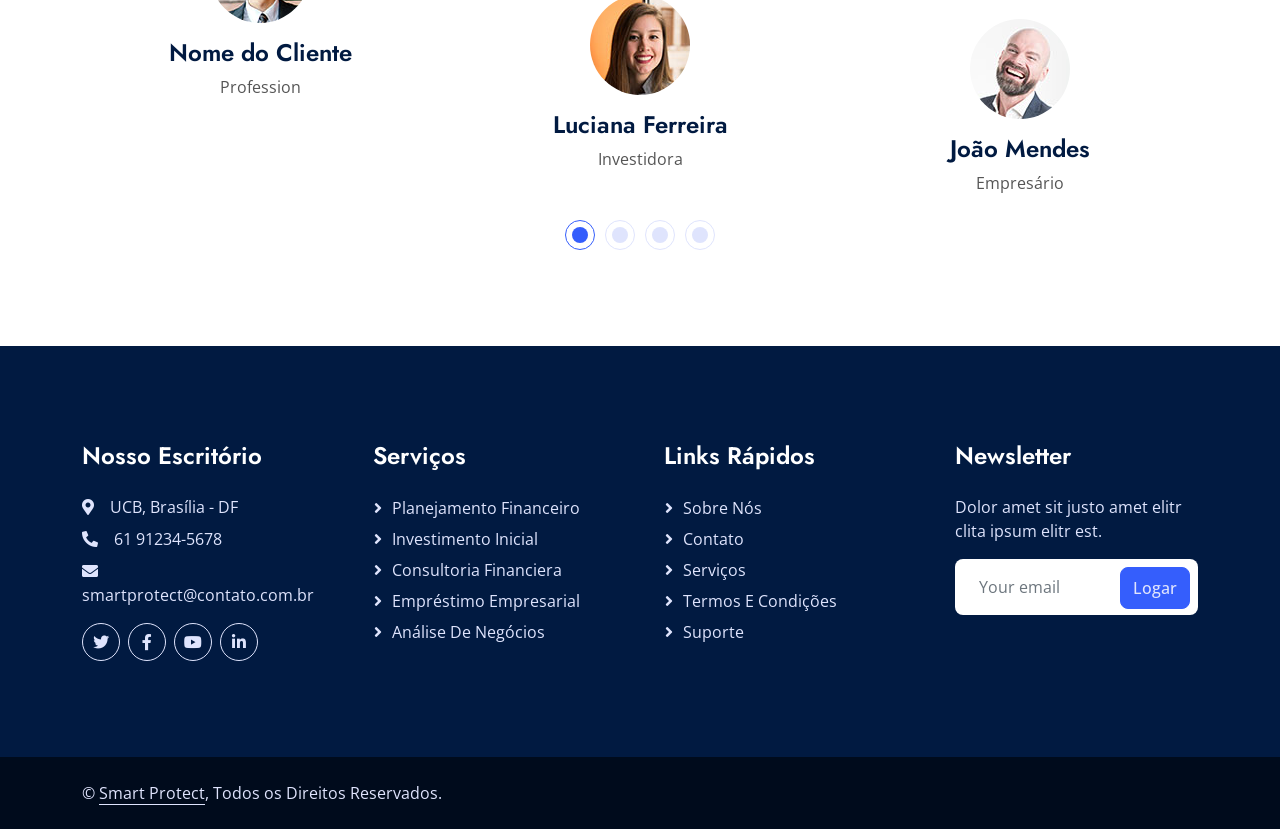
==== commit a1c693bd: "Update index.html" ====
--- a/index.html
+++ b/index.html
@@ -650,7 +650,7 @@
                         O suporte jurídico ainda me deu mais confiança em caso de qualquer eventualidade.
                     </div>
                     <img class="rounded-circle mb-3" src="img/testimonial-2.jpg" alt="">
-                    <h4>João Mendes/h4>
+                    <h4>João Mendes</h4>
                     <span>Empresário</span>
                 </div>
                 <div class="testimonial-item">
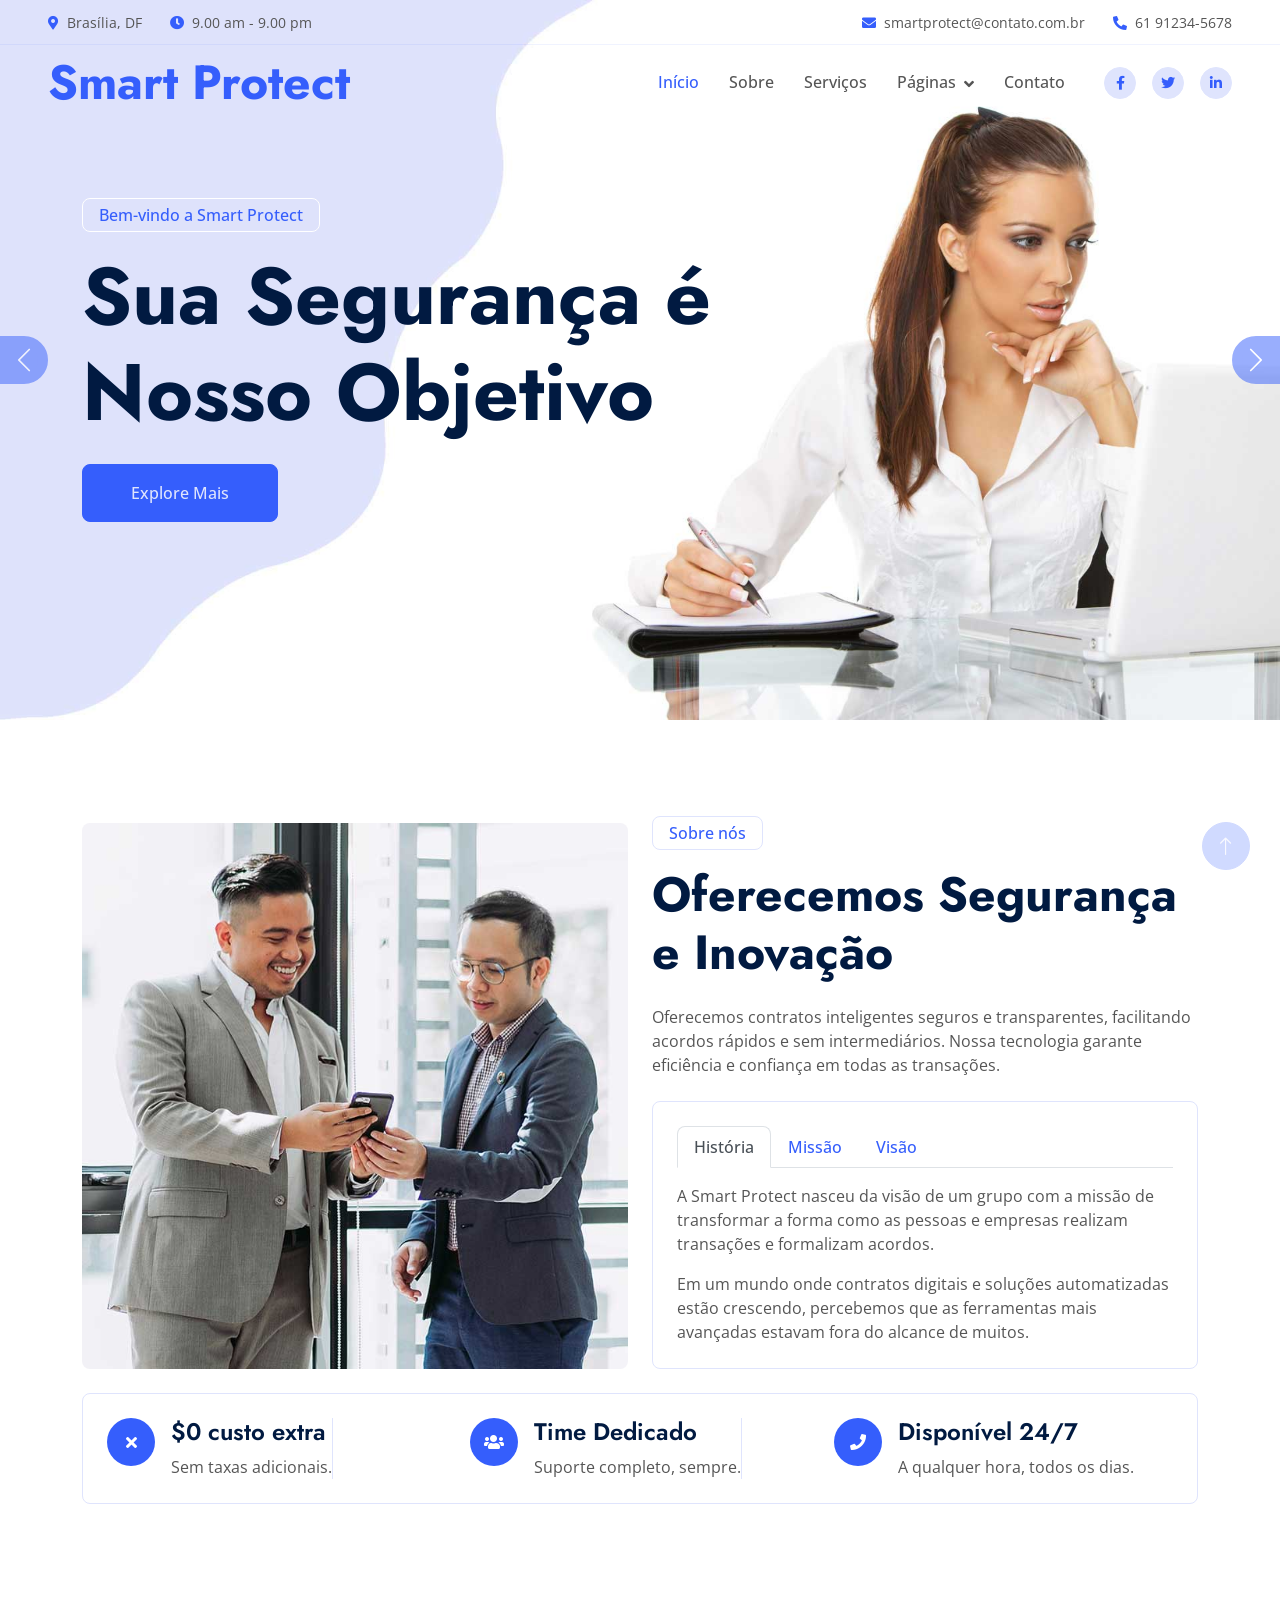
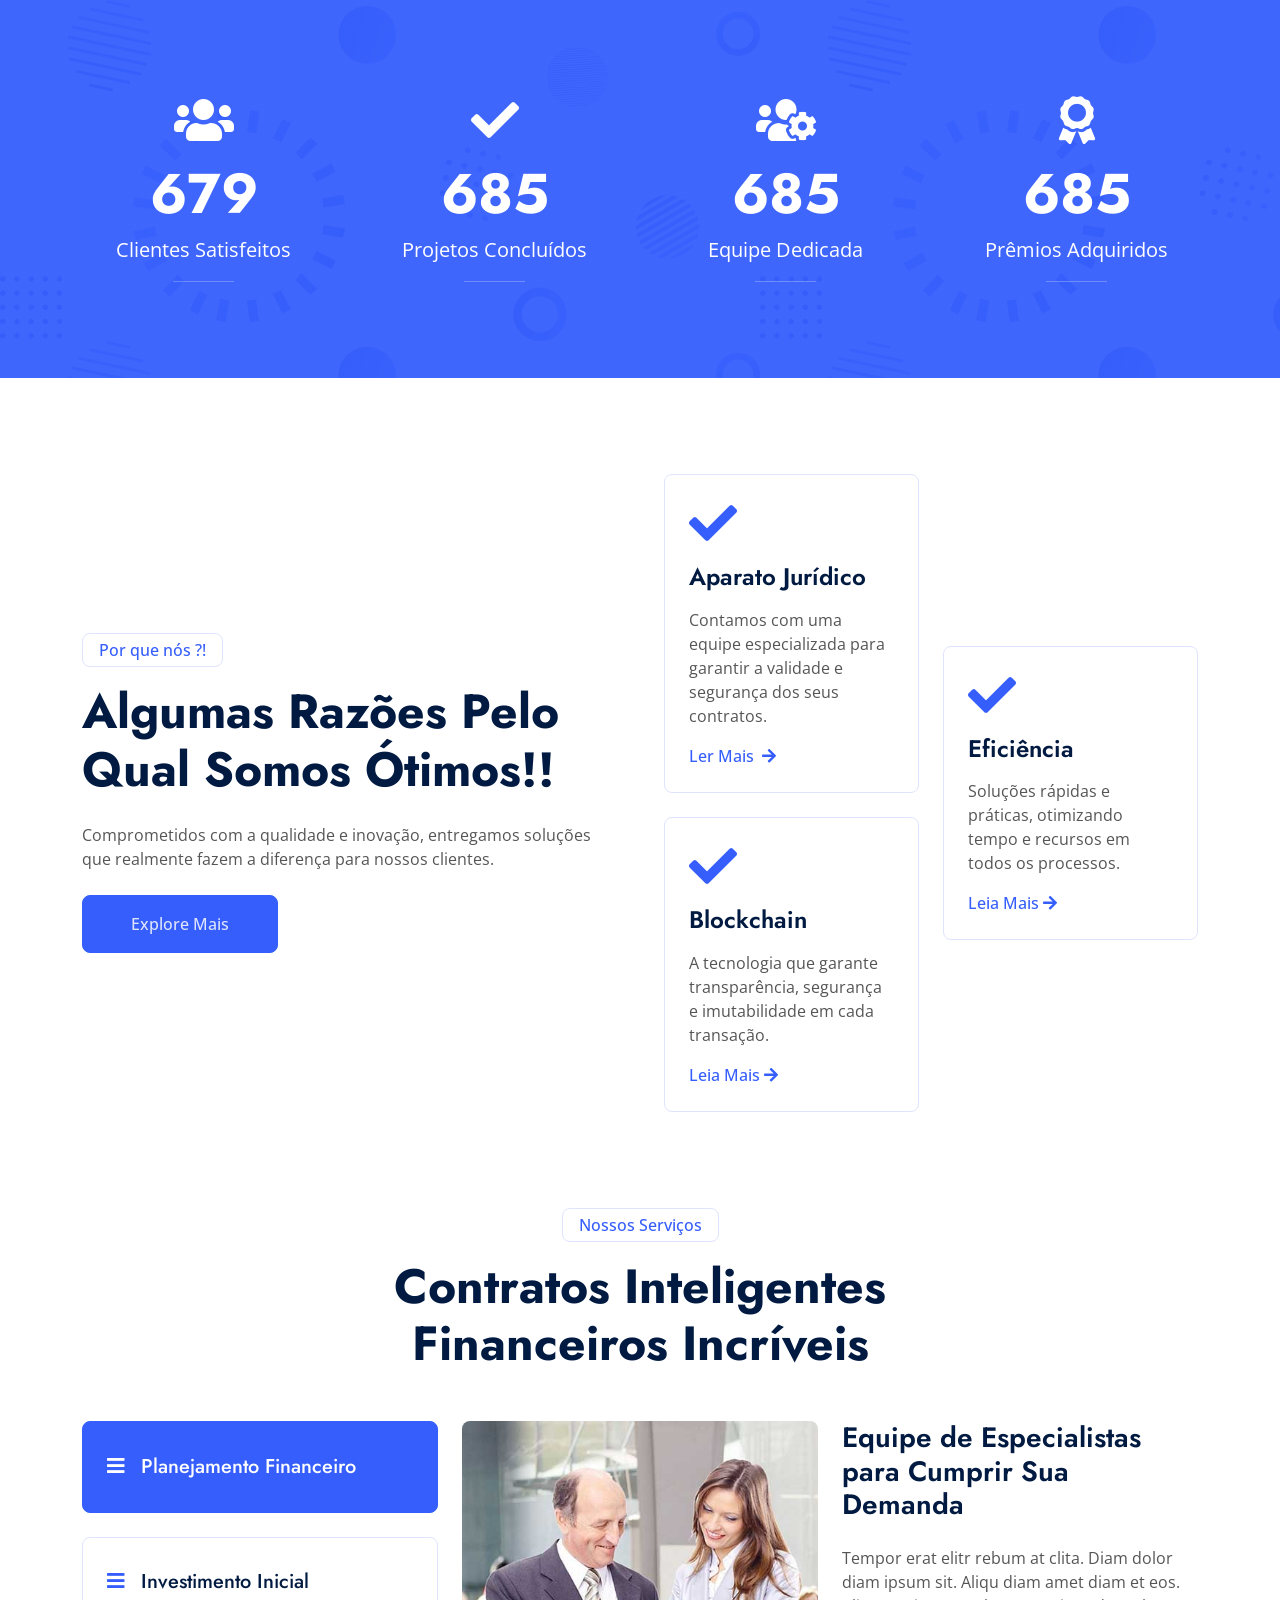
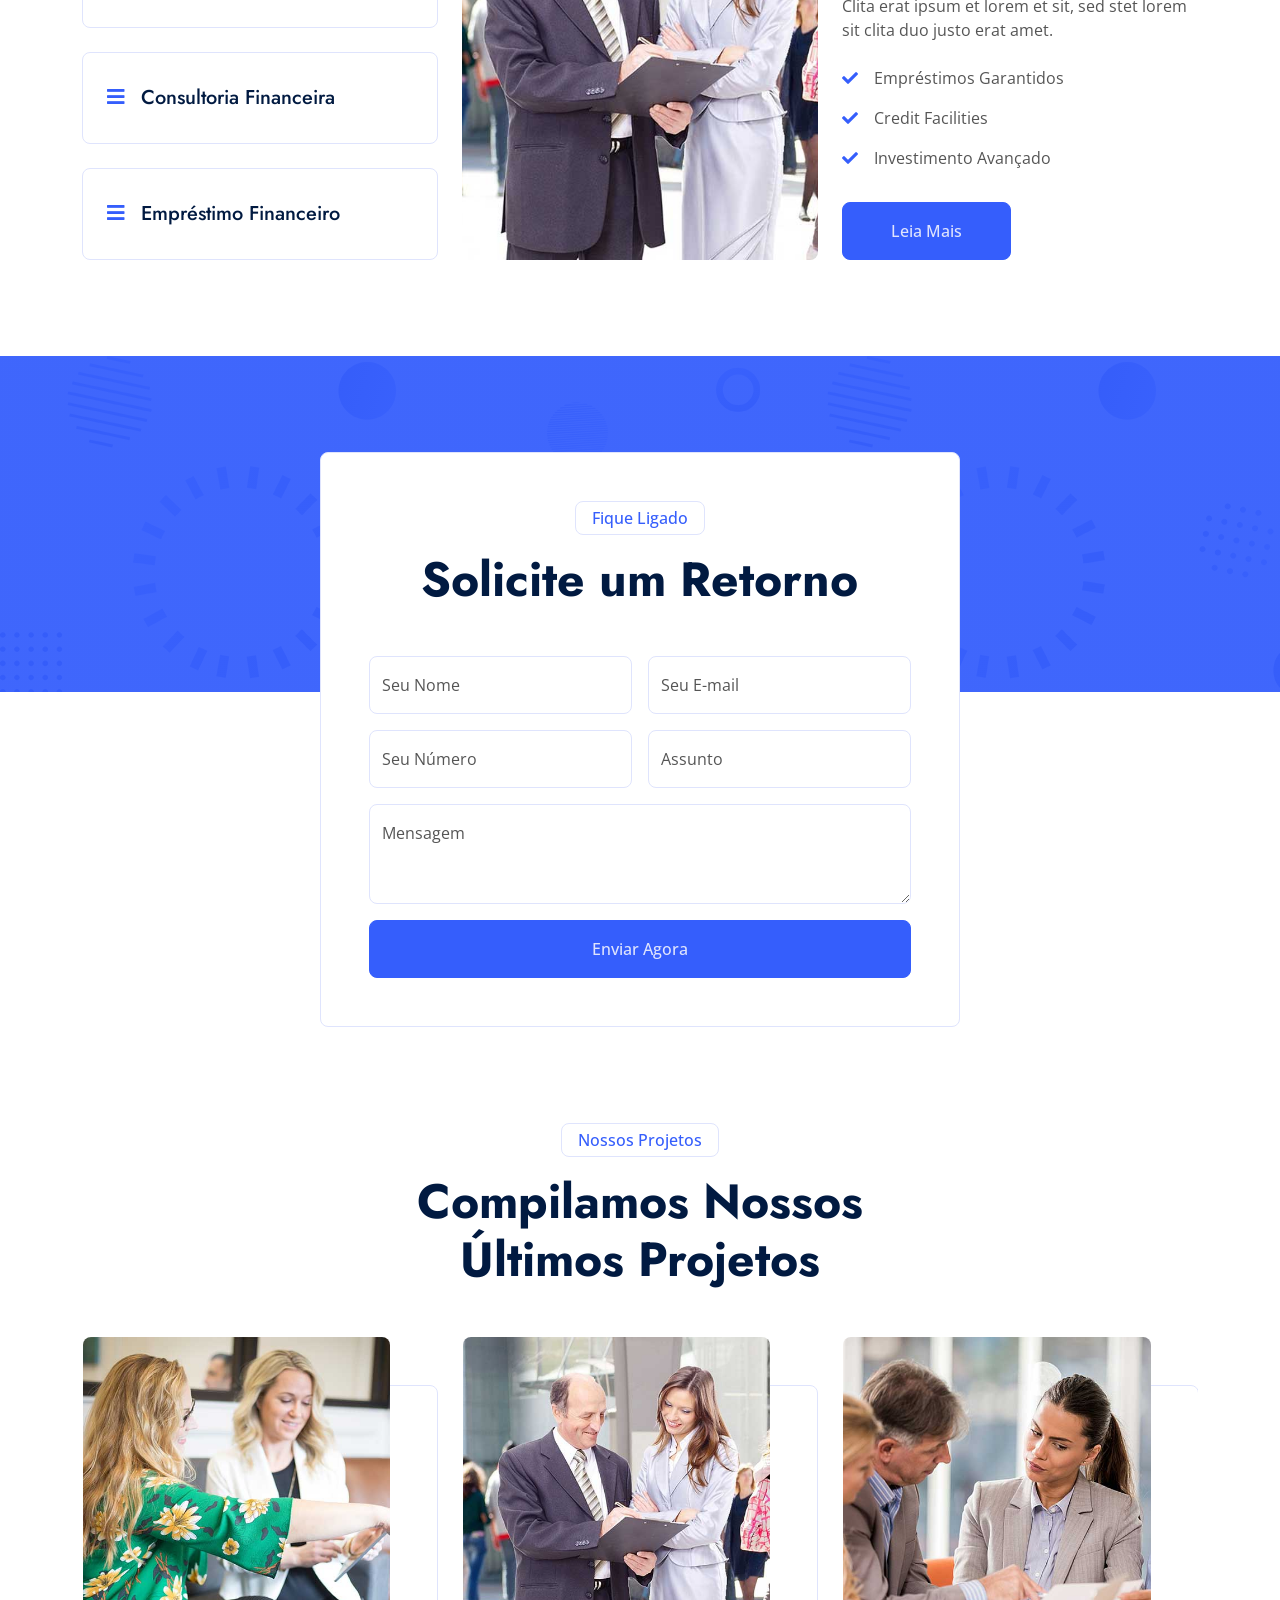
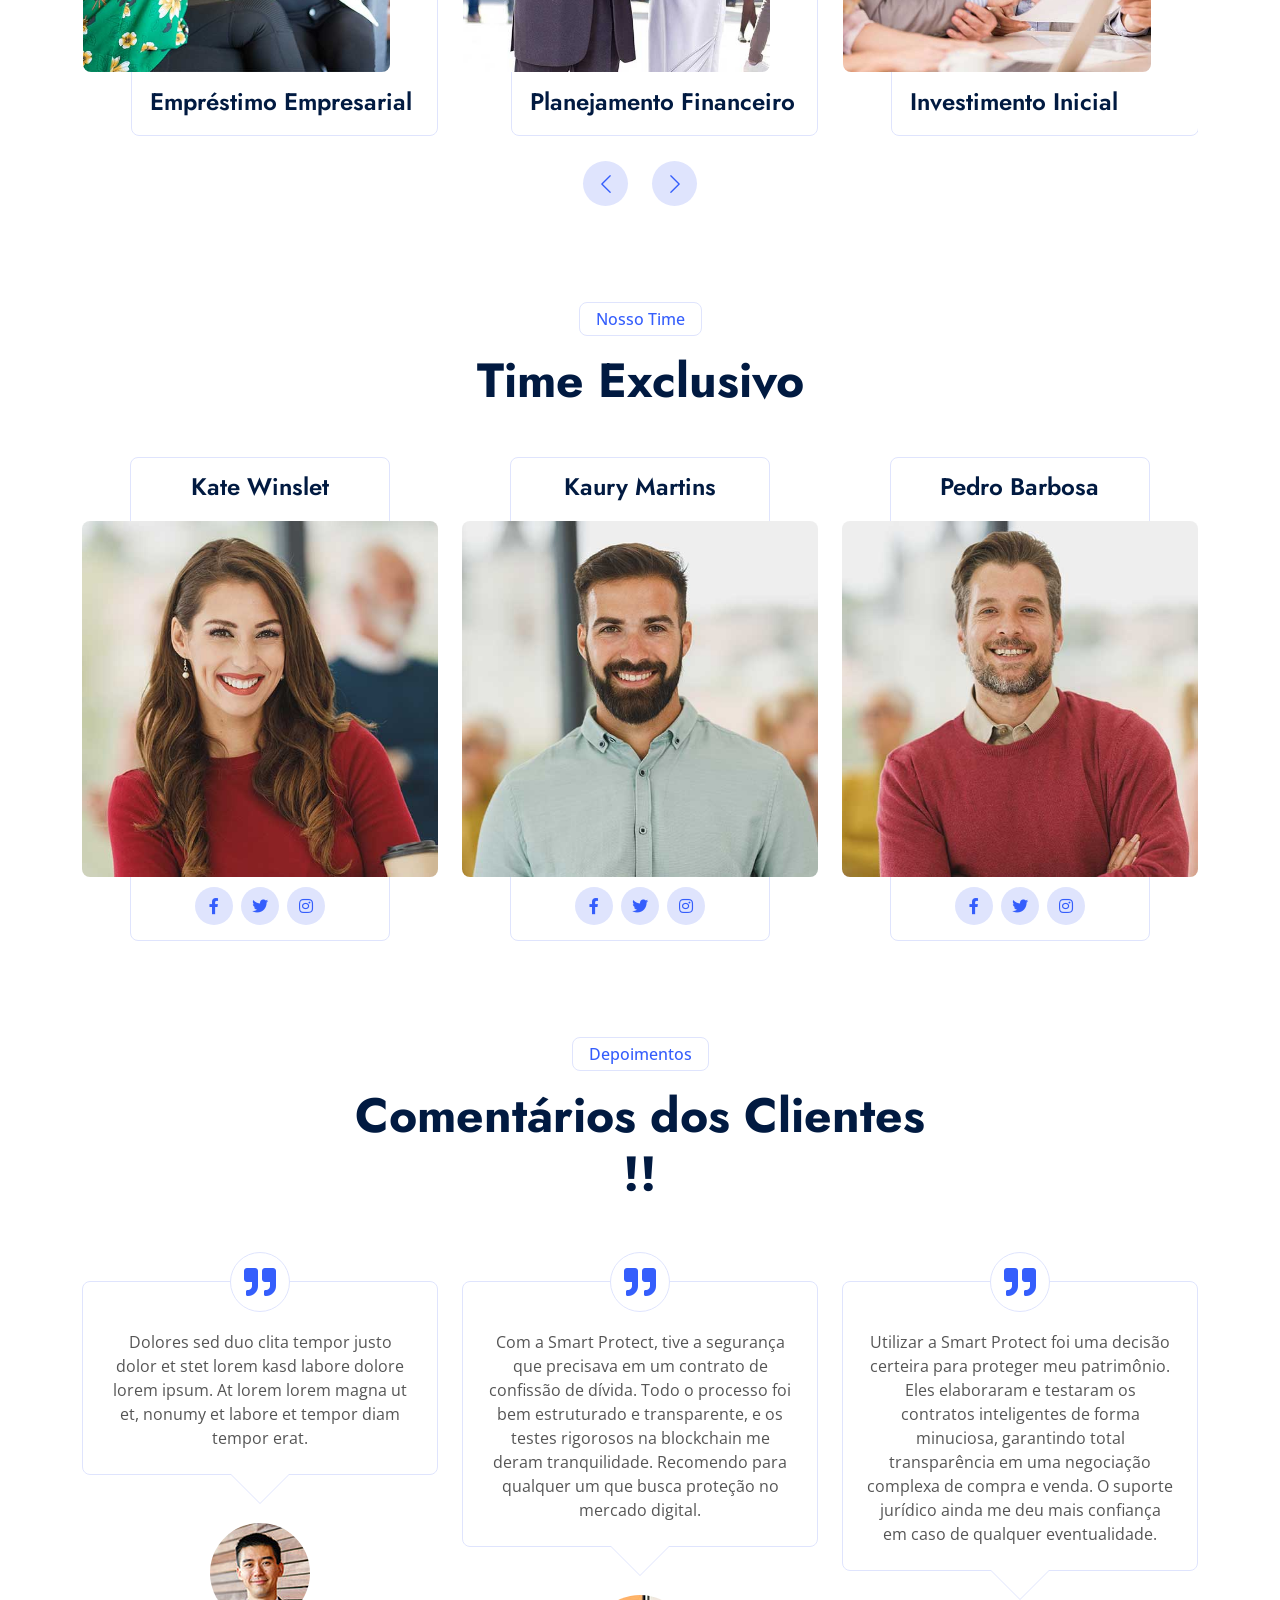
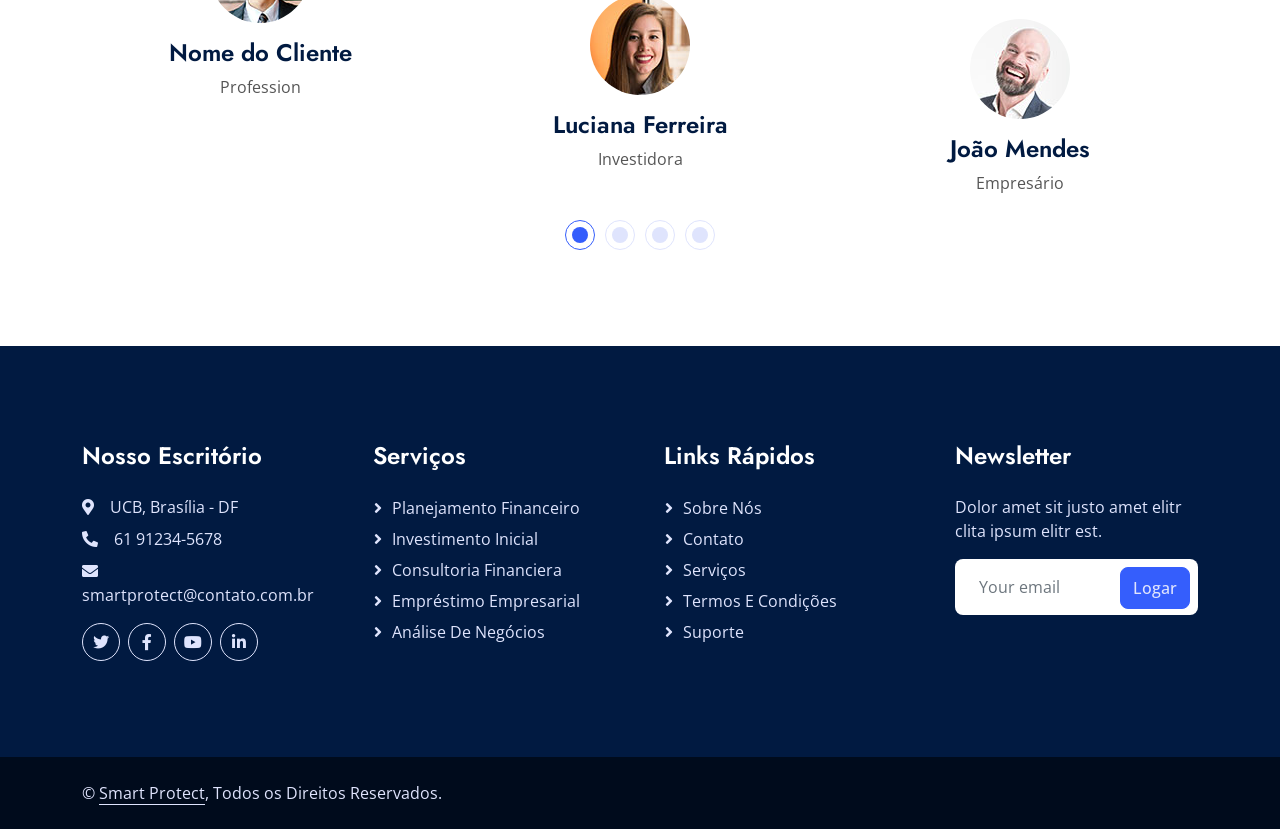
==== commit a9370869: "Update index.html" ====
--- a/index.html
+++ b/index.html
@@ -663,8 +663,8 @@
                         o suporte jurídico oferecido foi impecável. Me sinto protegido e confiante para futuras negociações
                     </div>
                     <img class="rounded-circle mb-3" src="img/testimonial-3.jpg" alt="">
-                    <h4>Marcelo Andrade</h4>
-                    <span>Produtor Rural</span>
+                    <h4>Marcela Andrade</h4>
+                    <span>Produtora Rural</span>
                 </div>
                 <div class="testimonial-item">
                     <div class="testimonial-text border rounded p-4 pt-5 mb-5">
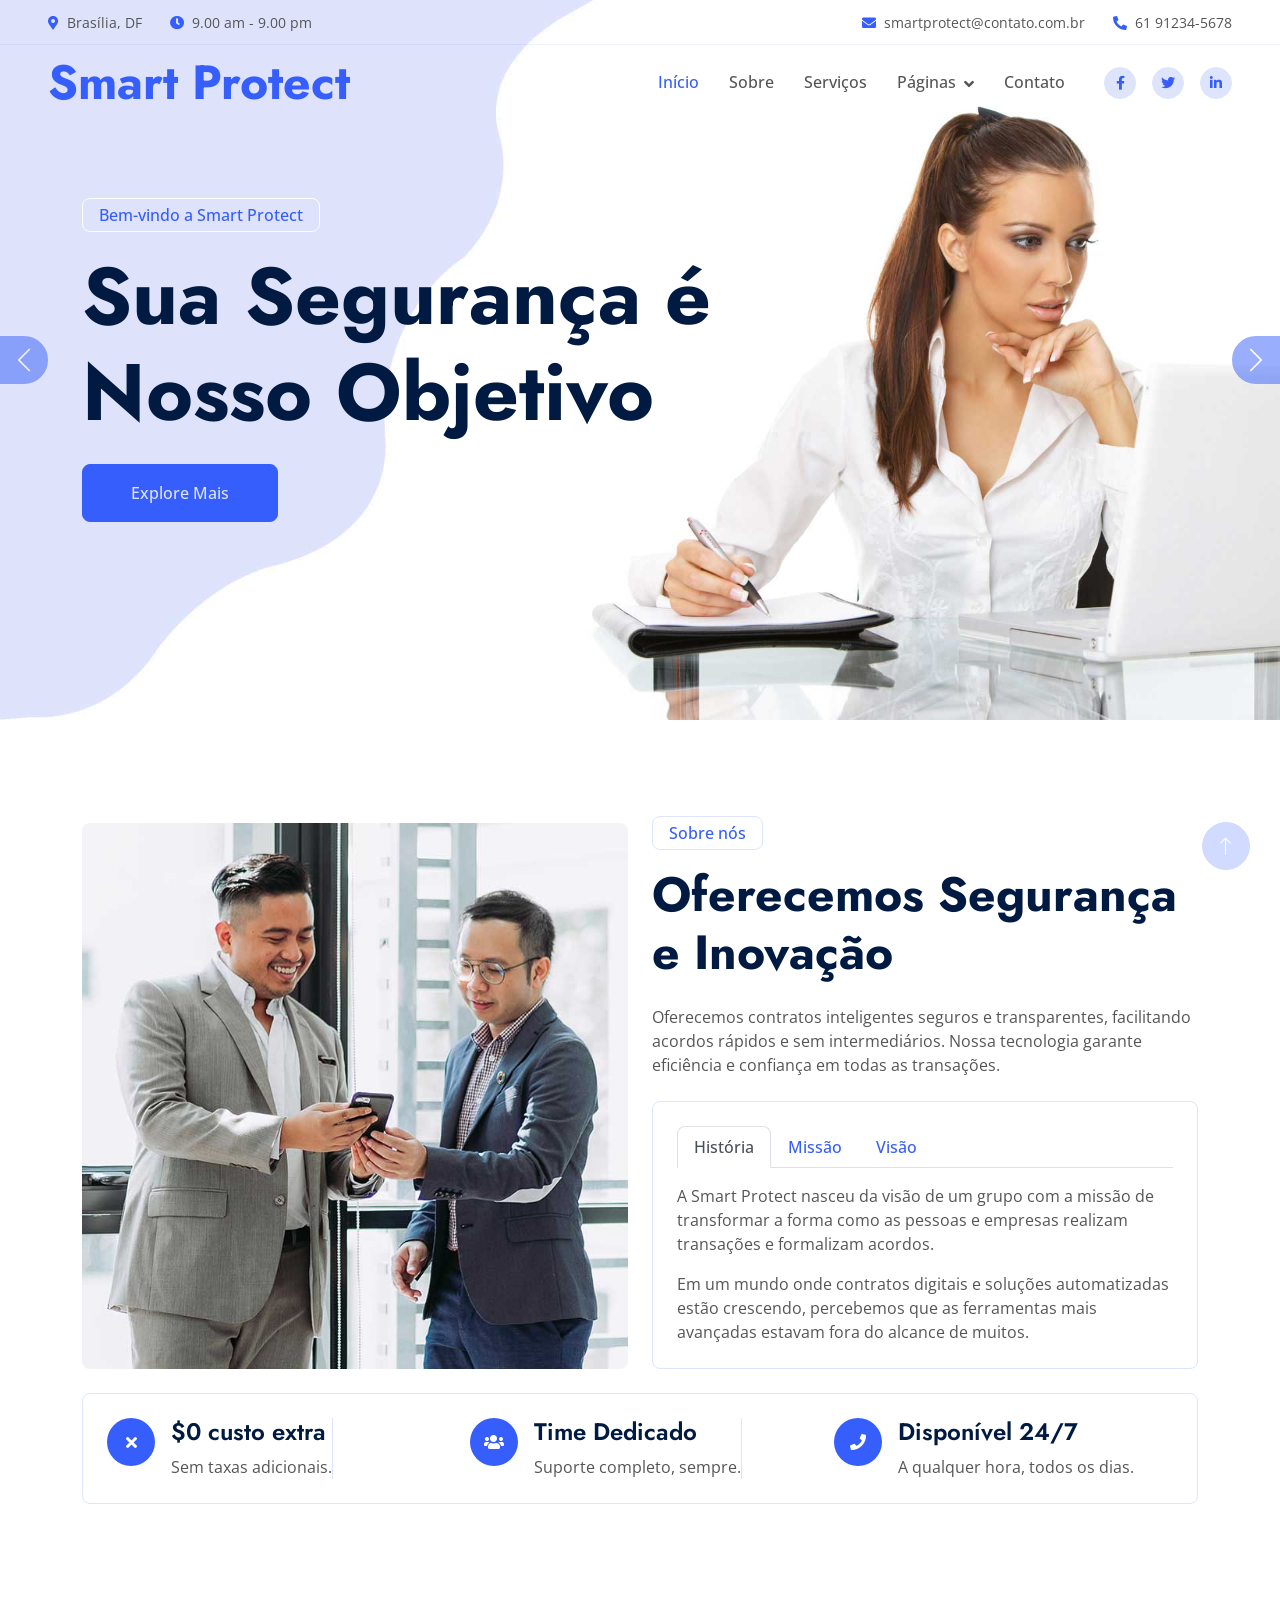
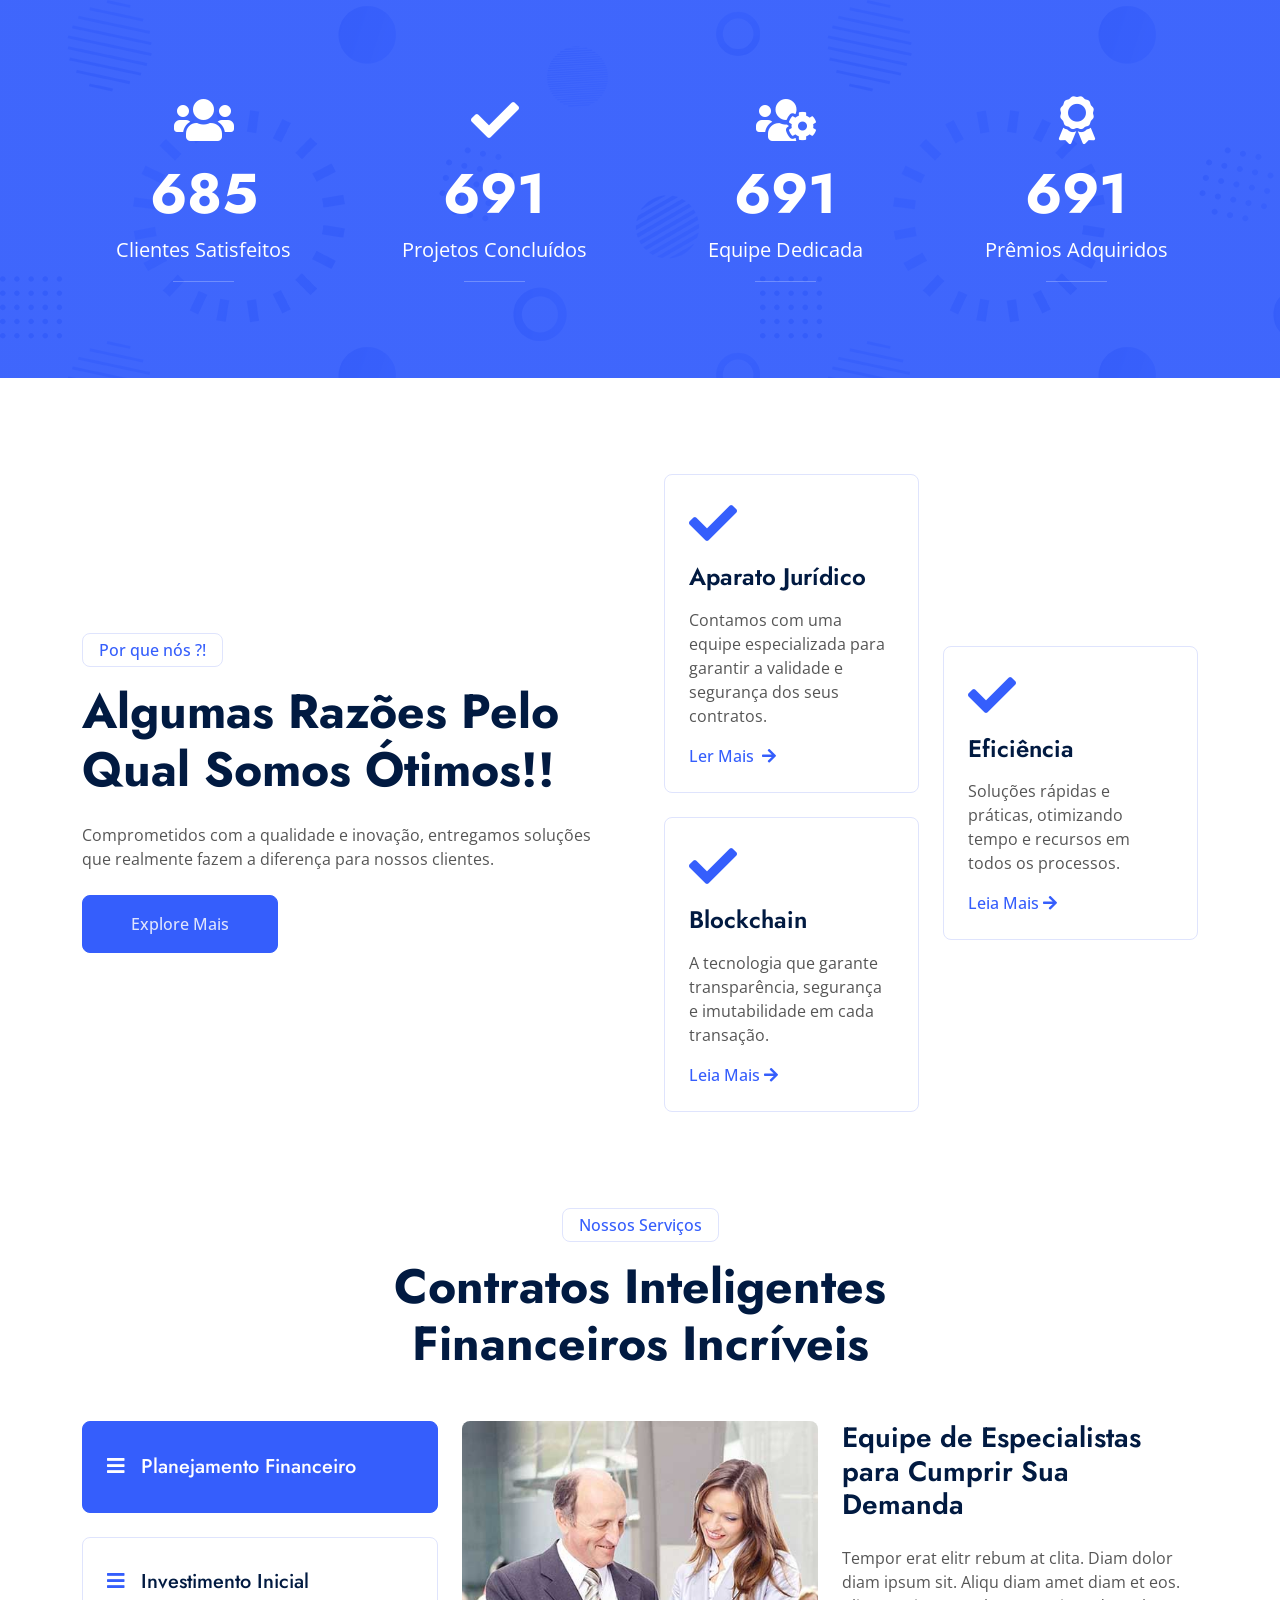
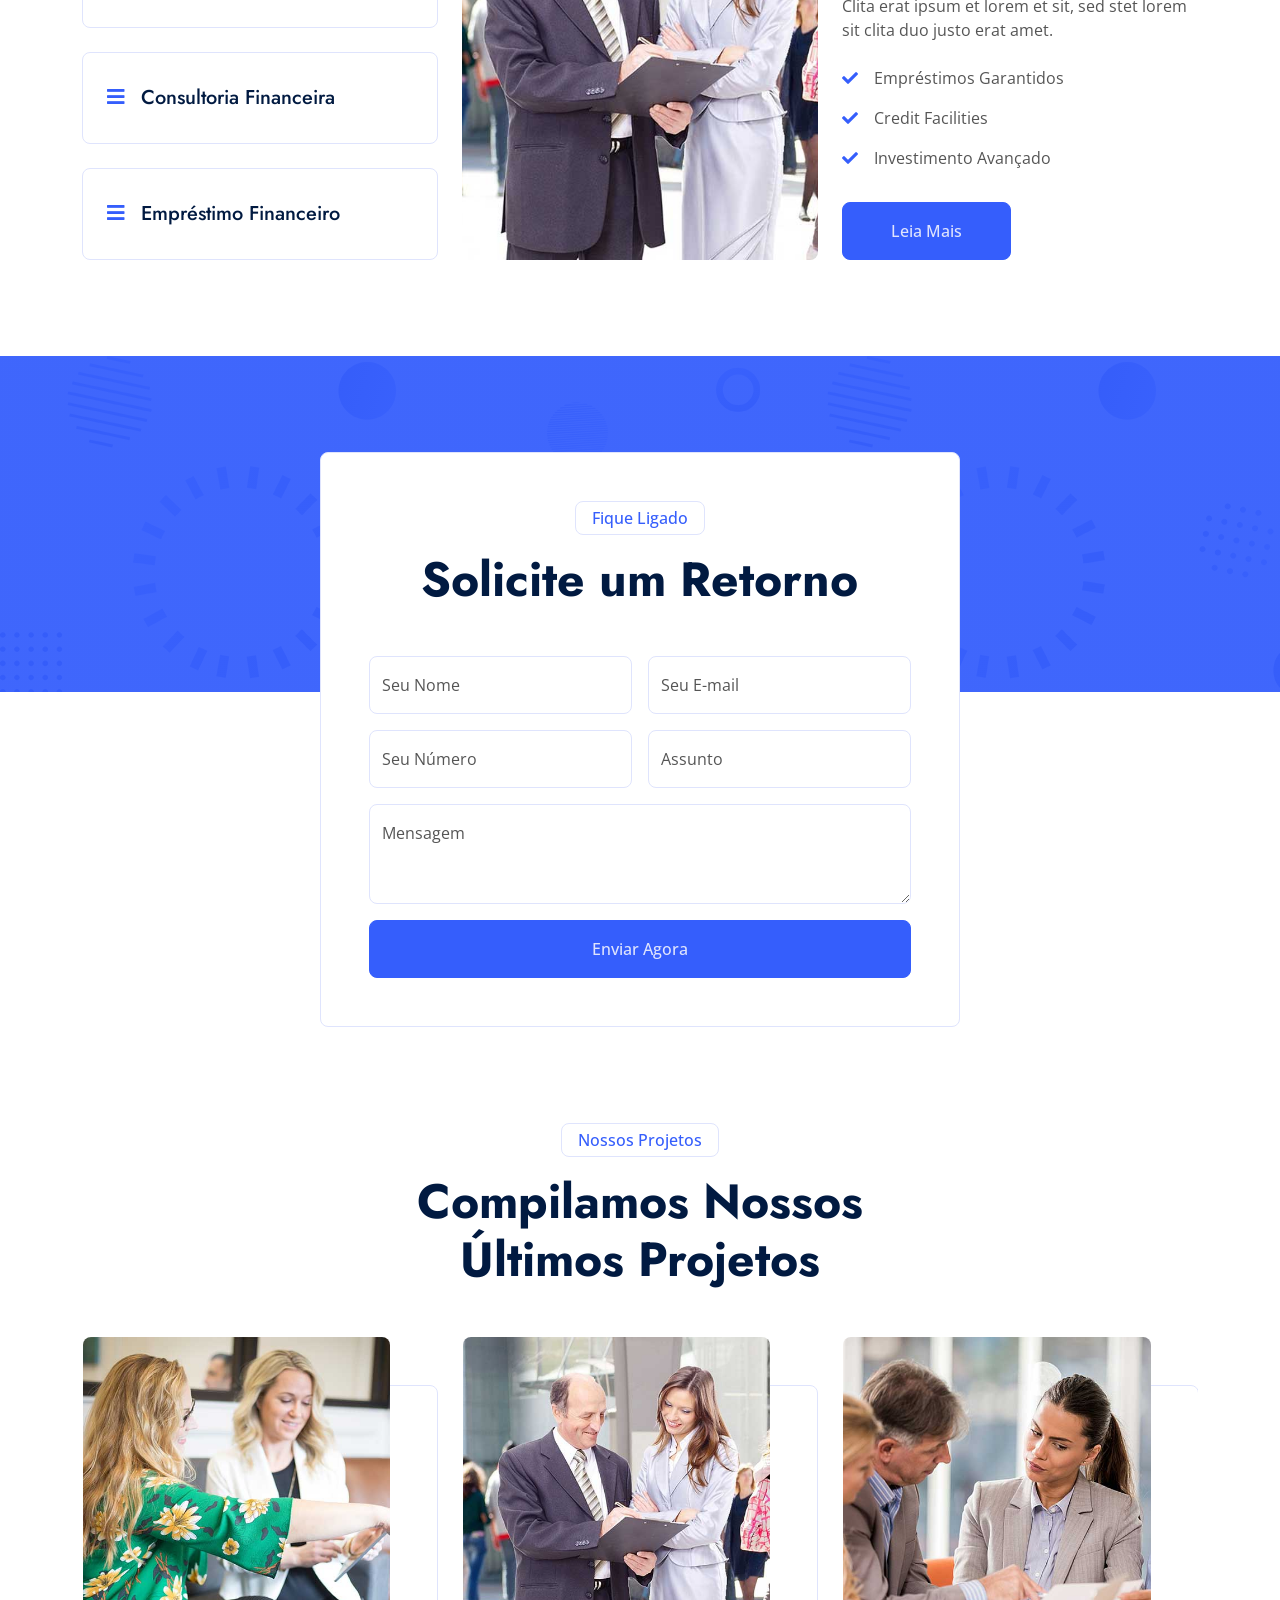
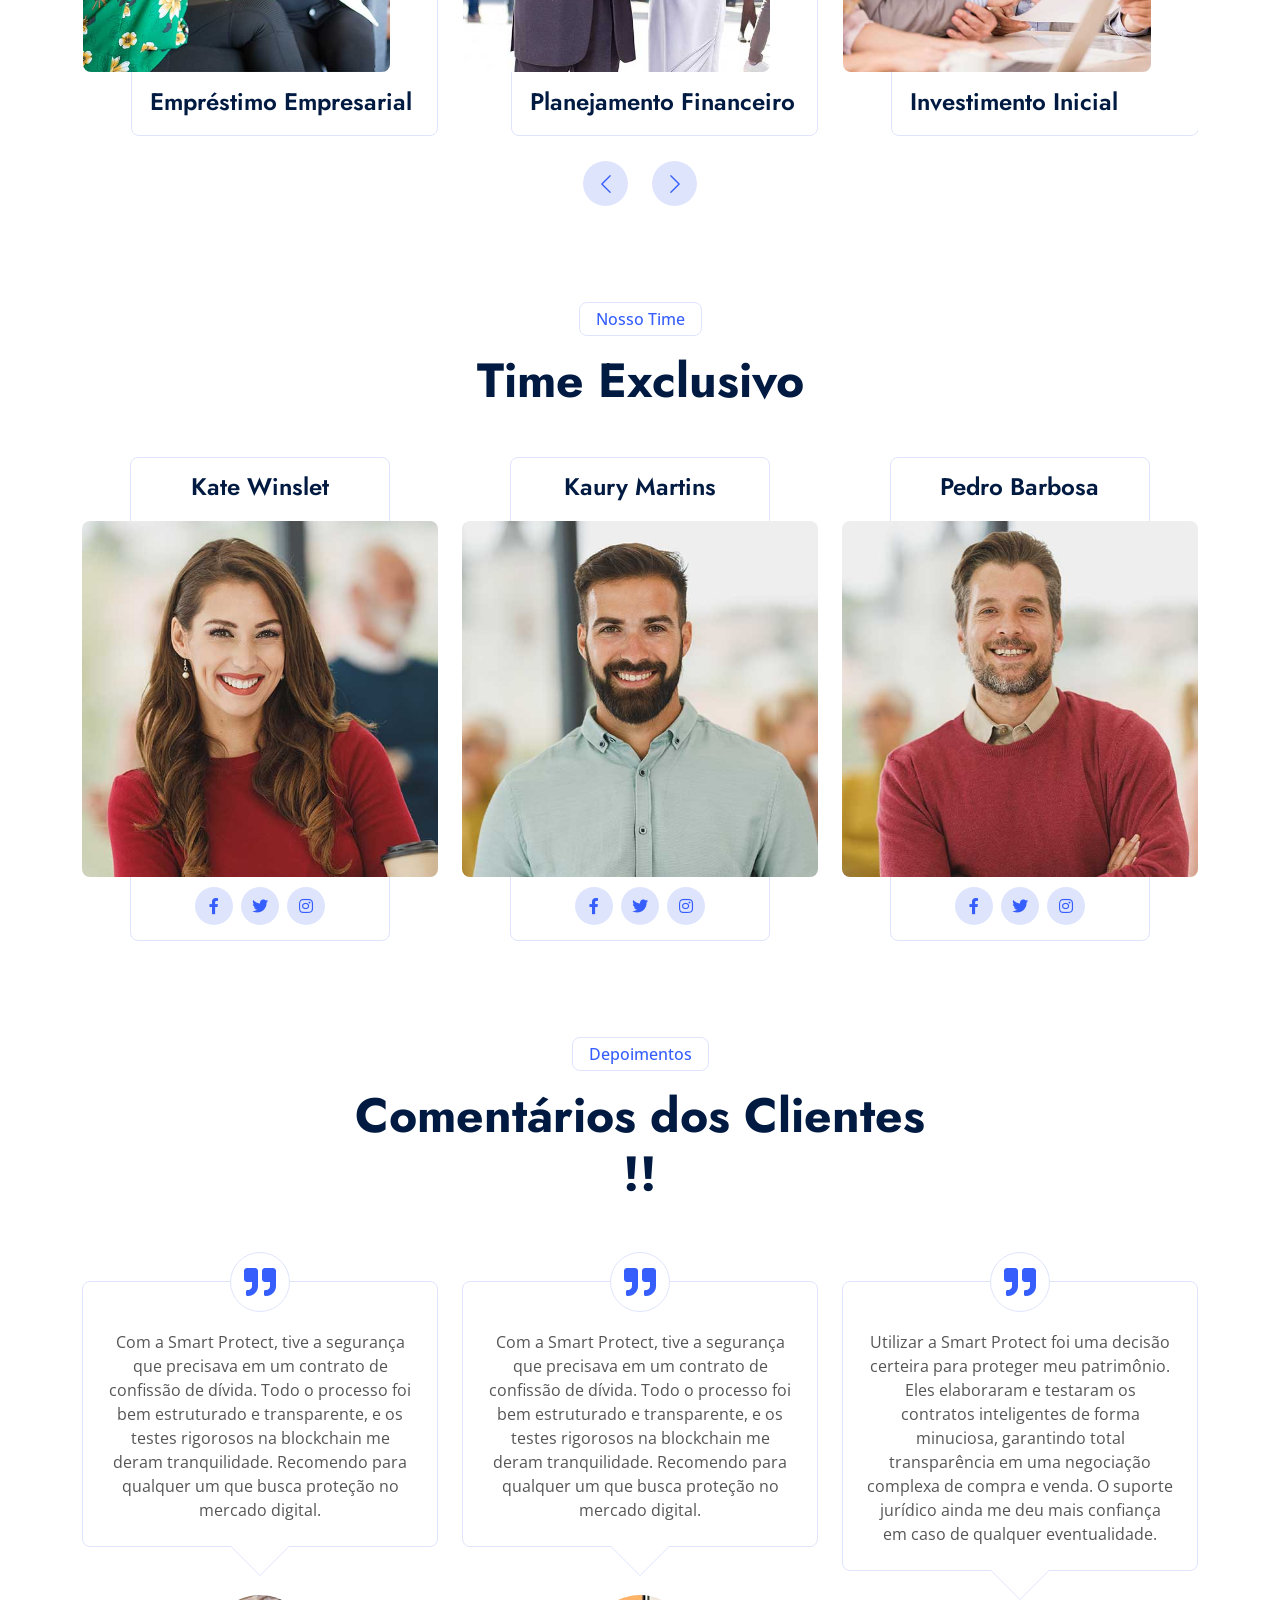
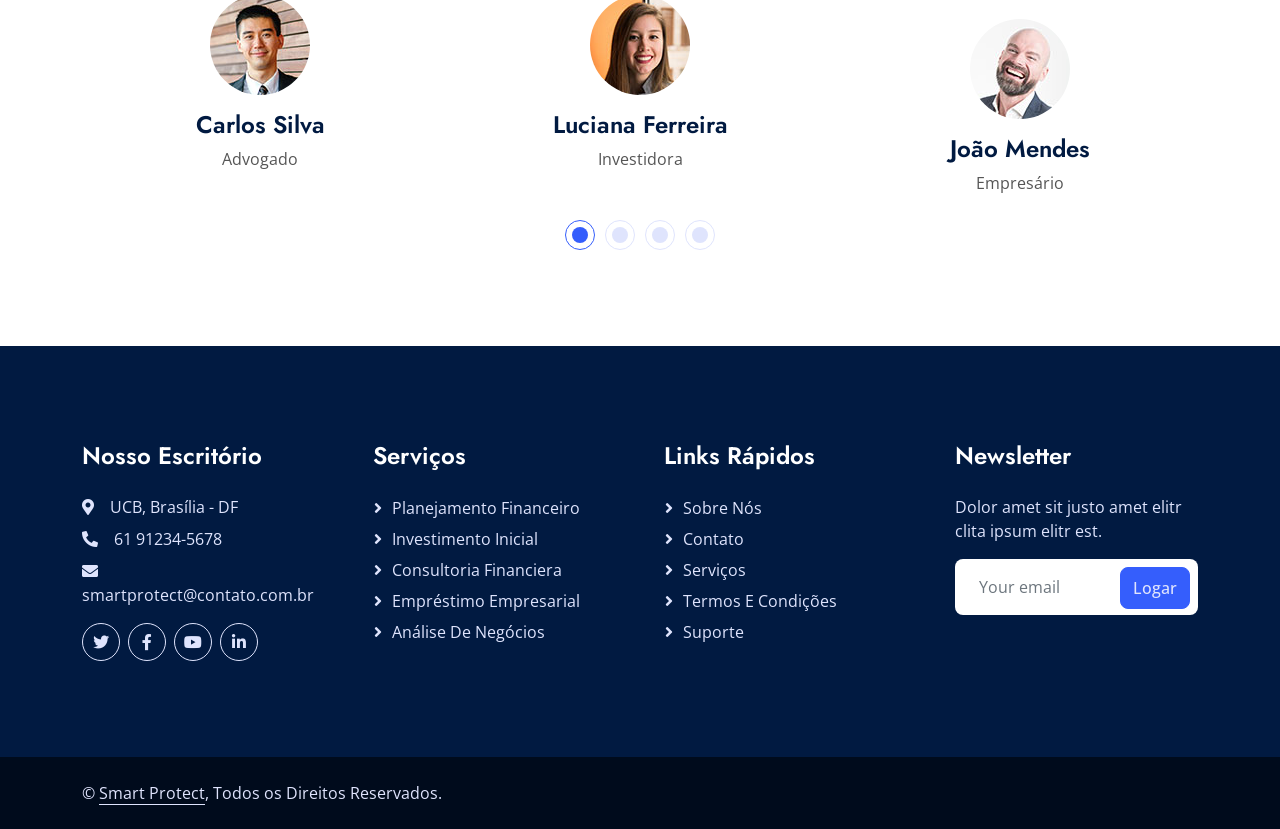
==== commit 35660d6d: "Update index.html" ====
--- a/index.html
+++ b/index.html
@@ -671,12 +671,13 @@
                         <div class="btn-square bg-white border rounded-circle">
                             <i class="fa fa-quote-right fa-2x text-primary"></i>
                         </div>
-                        Dolores sed duo clita tempor justo dolor et stet lorem kasd labore dolore lorem ipsum. At lorem
-                        lorem magna ut et, nonumy et labore et tempor diam tempor erat.
+                        Com a Smart Protect, tive a segurança que precisava em um contrato de confissão de dívida. 
+                        Todo o processo foi bem estruturado e transparente, 
+                        e os testes rigorosos na blockchain me deram tranquilidade. Recomendo para qualquer um que busca proteção no mercado digital.
                     </div>
                     <img class="rounded-circle mb-3" src="img/testimonial-4.jpg" alt="">
-                    <h4>Nome do Cliente</h4>
-                    <span>Profession</span>
+                    <h4>Carlos Silva</h4>
+                    <span>Advogado</span>
                 </div>
             </div>
         </div>
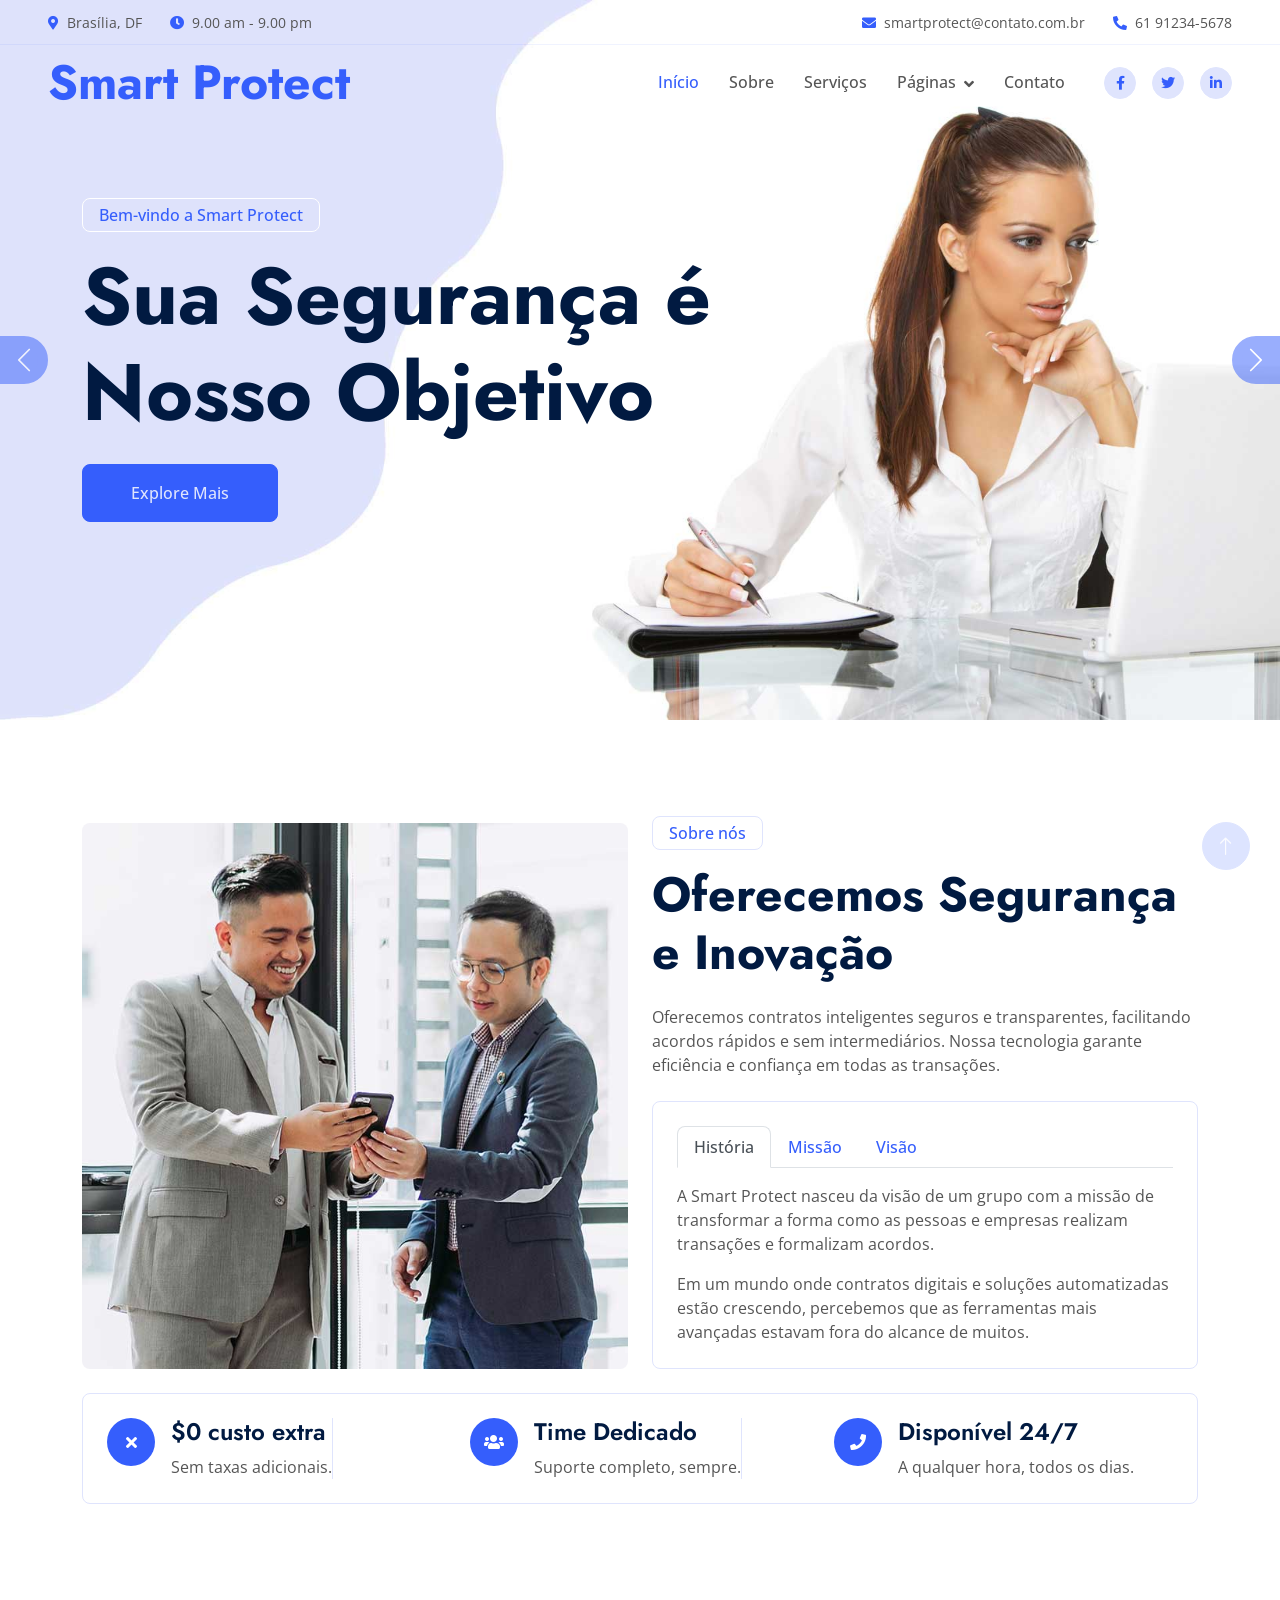
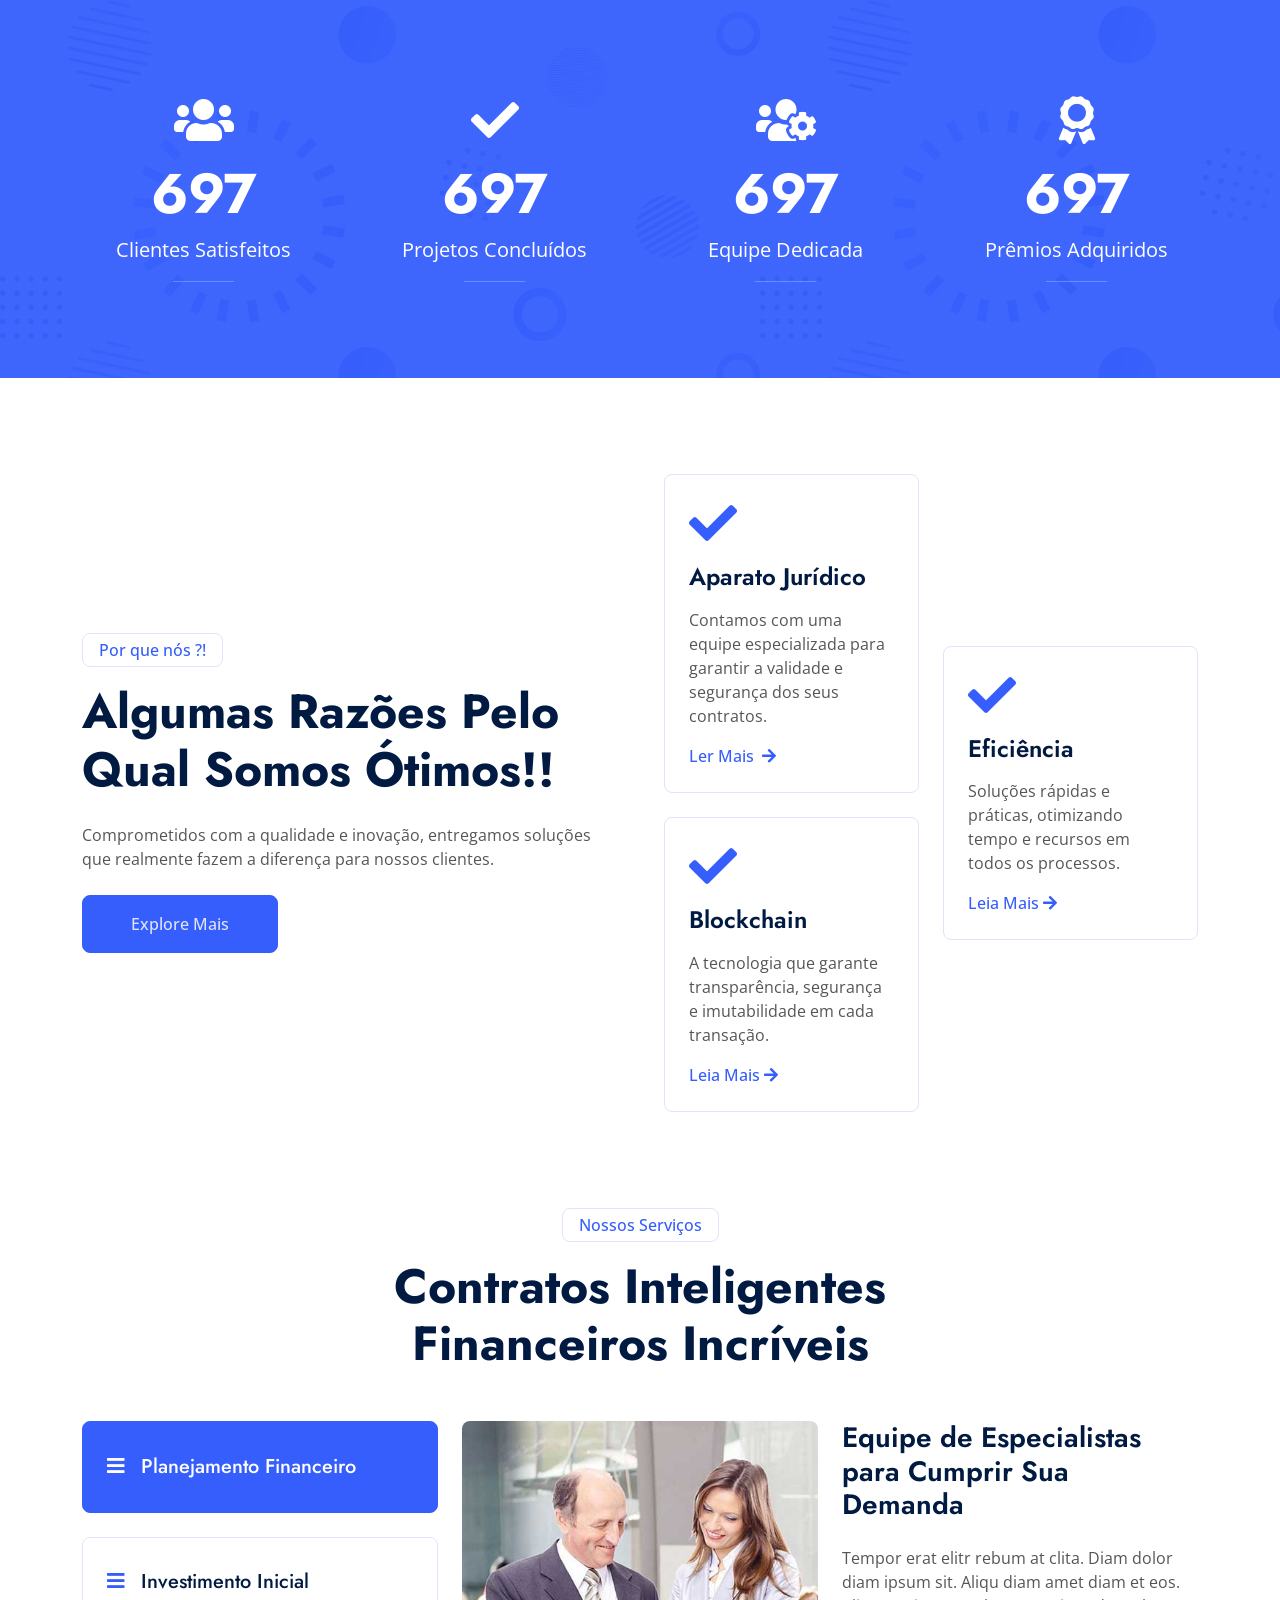
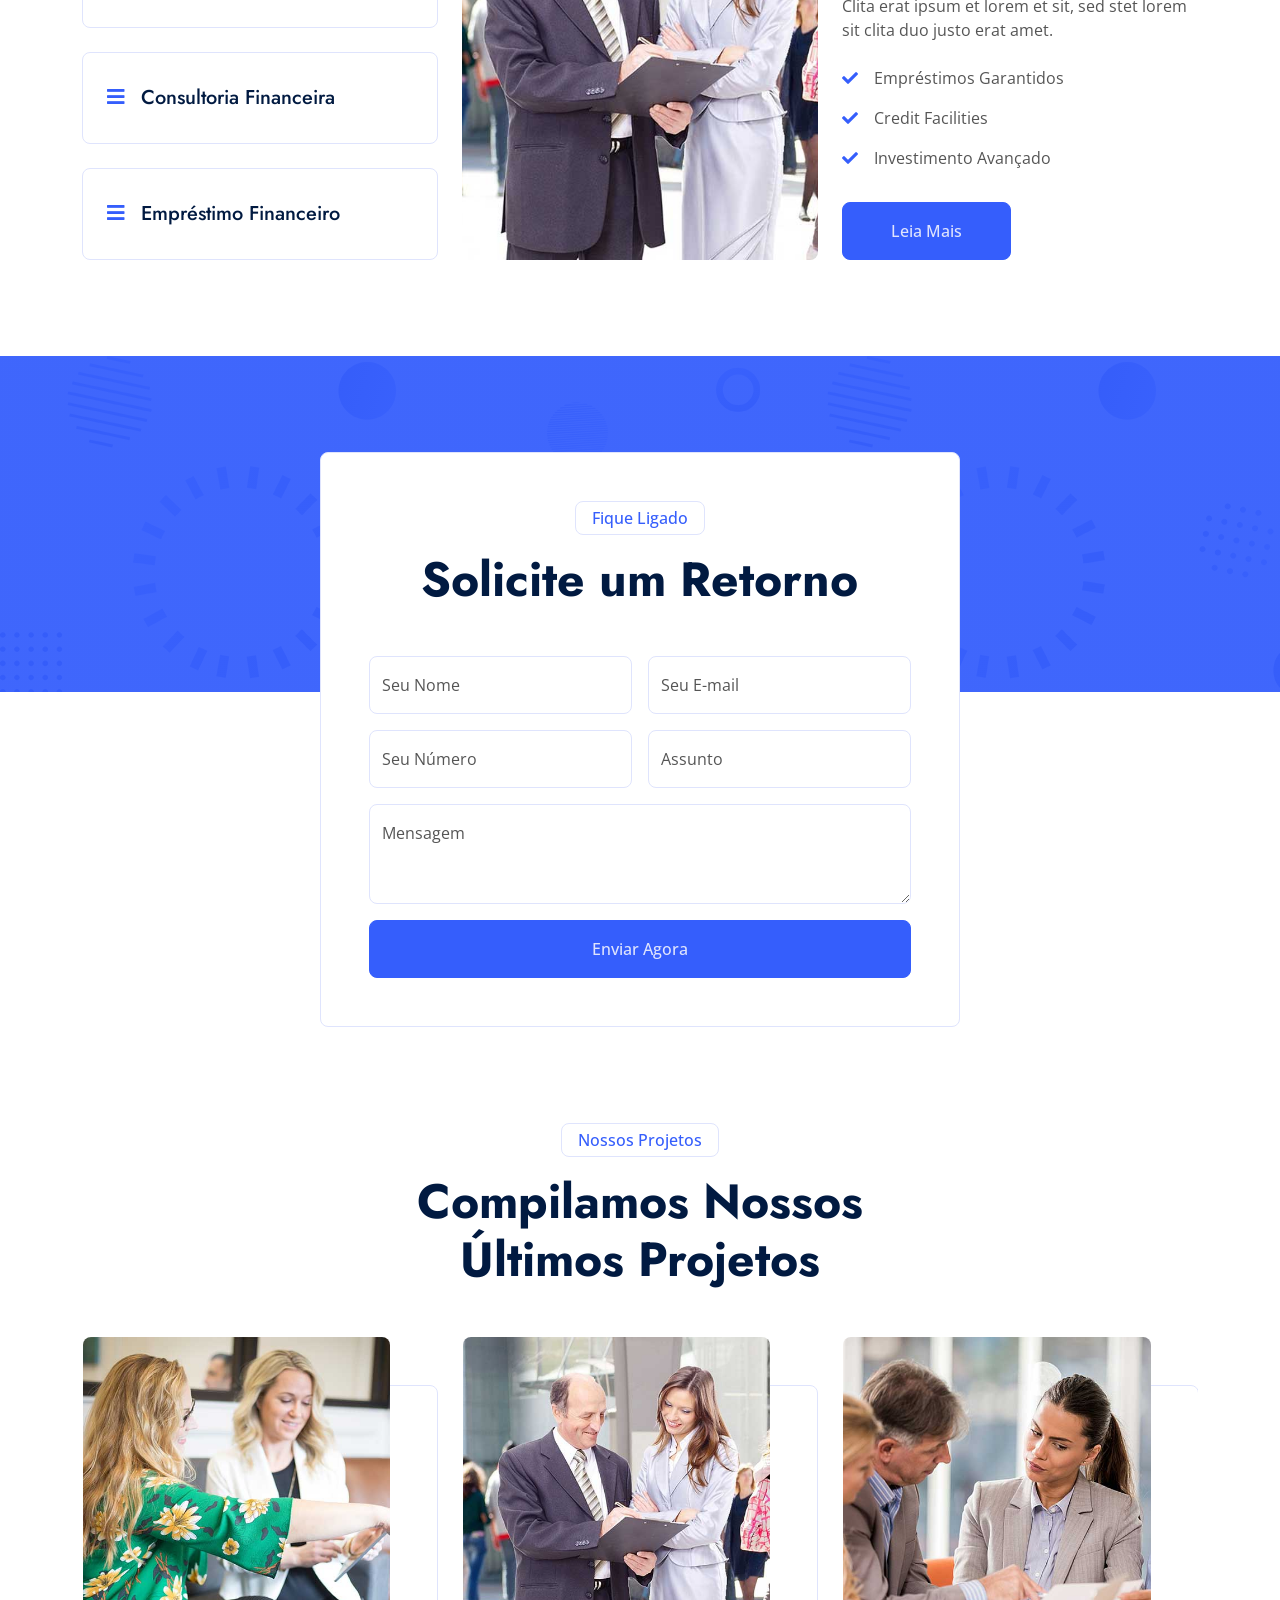
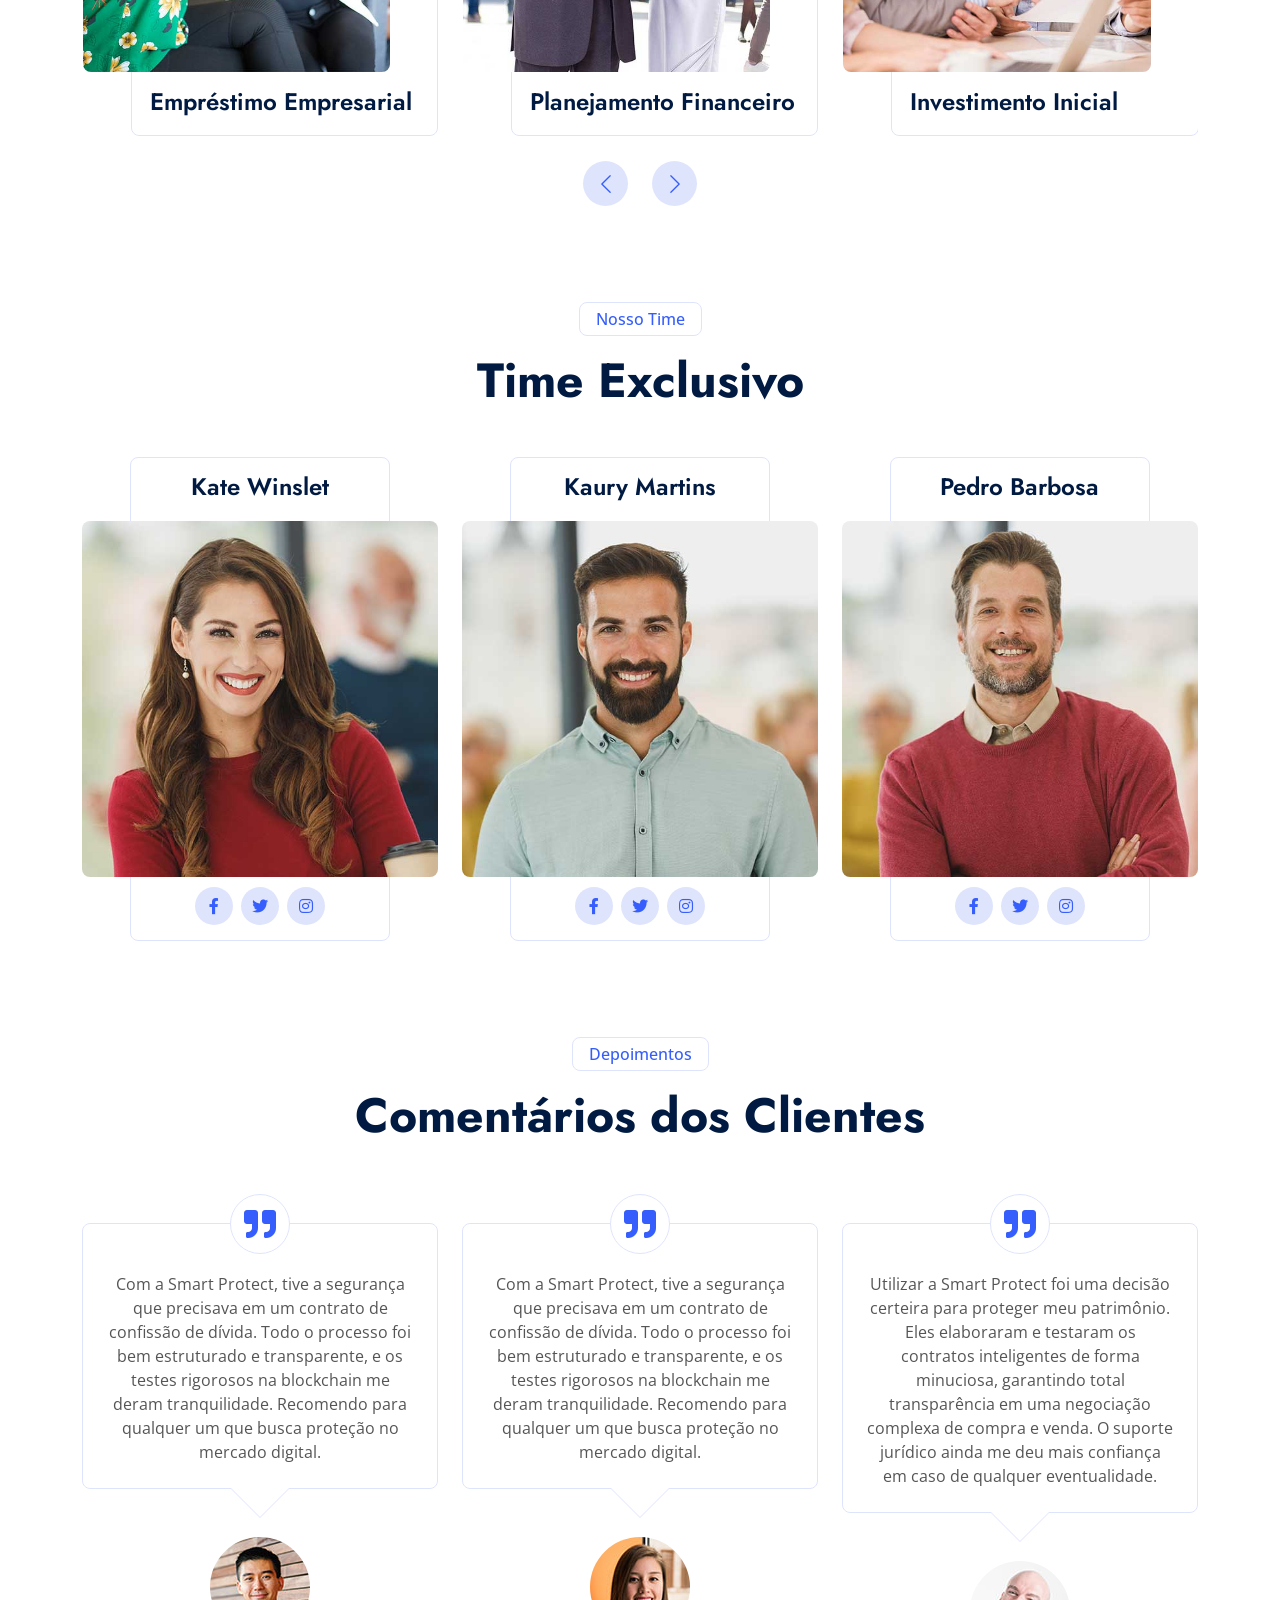
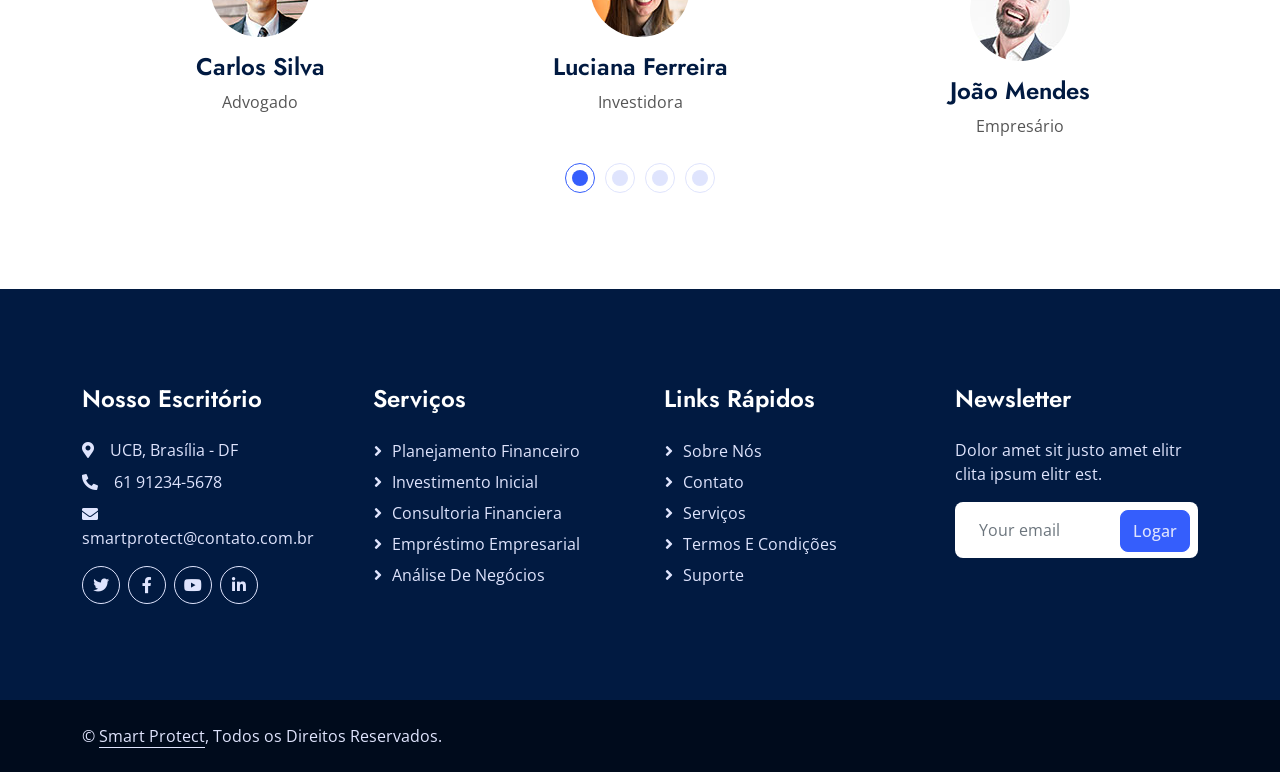
==== commit 5c9044c4: "Update index.html" ====
--- a/index.html
+++ b/index.html
@@ -621,7 +621,7 @@
         <div class="container">
             <div class="text-center mx-auto wow fadeInUp" data-wow-delay="0.1s" style="max-width: 600px;">
                 <p class="d-inline-block border rounded text-primary fw-semi-bold py-1 px-3">Depoimentos</p>
-                <h1 class="display-5 mb-5">Comentários dos Clientes !!</h1>
+                <h1 class="display-5 mb-5">Comentários dos Clientes</h1>
             </div>
             <div class="owl-carousel testimonial-carousel wow fadeInUp" data-wow-delay="0.3s">
                 <div class="testimonial-item">
